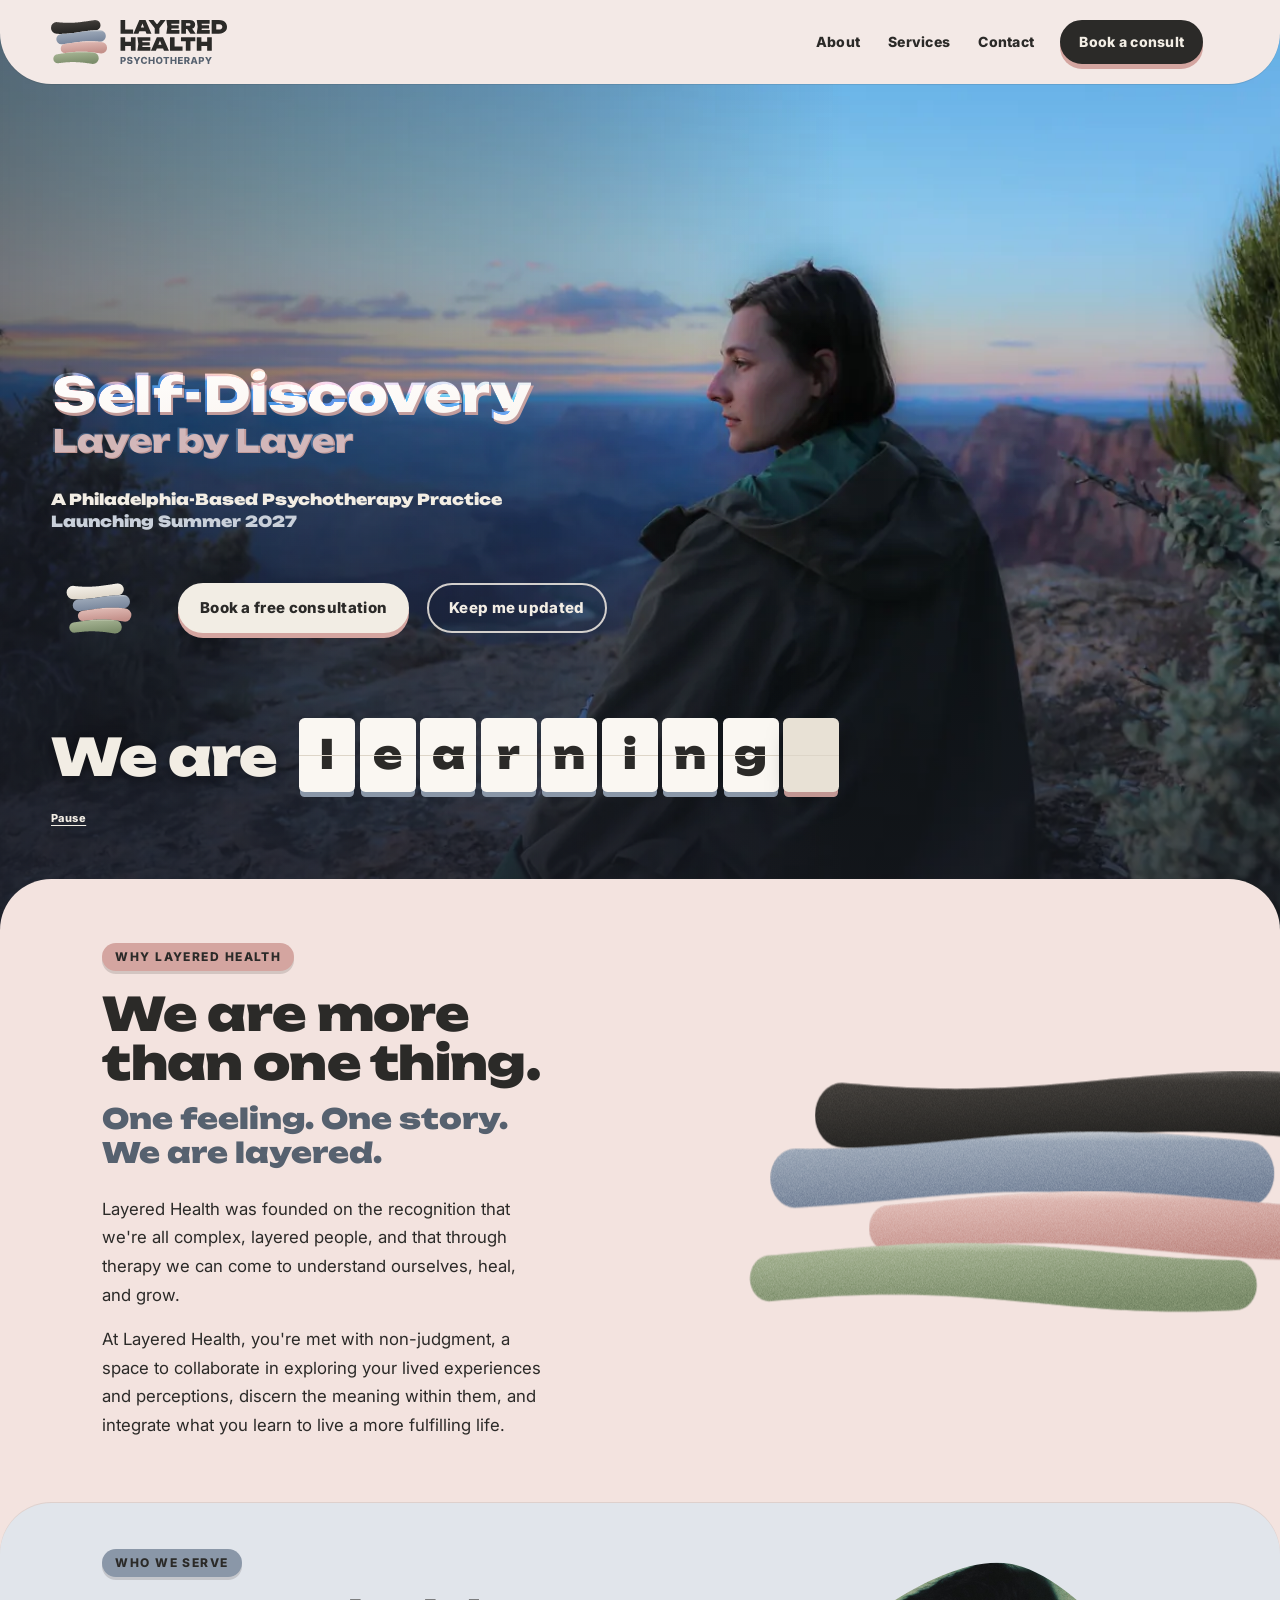
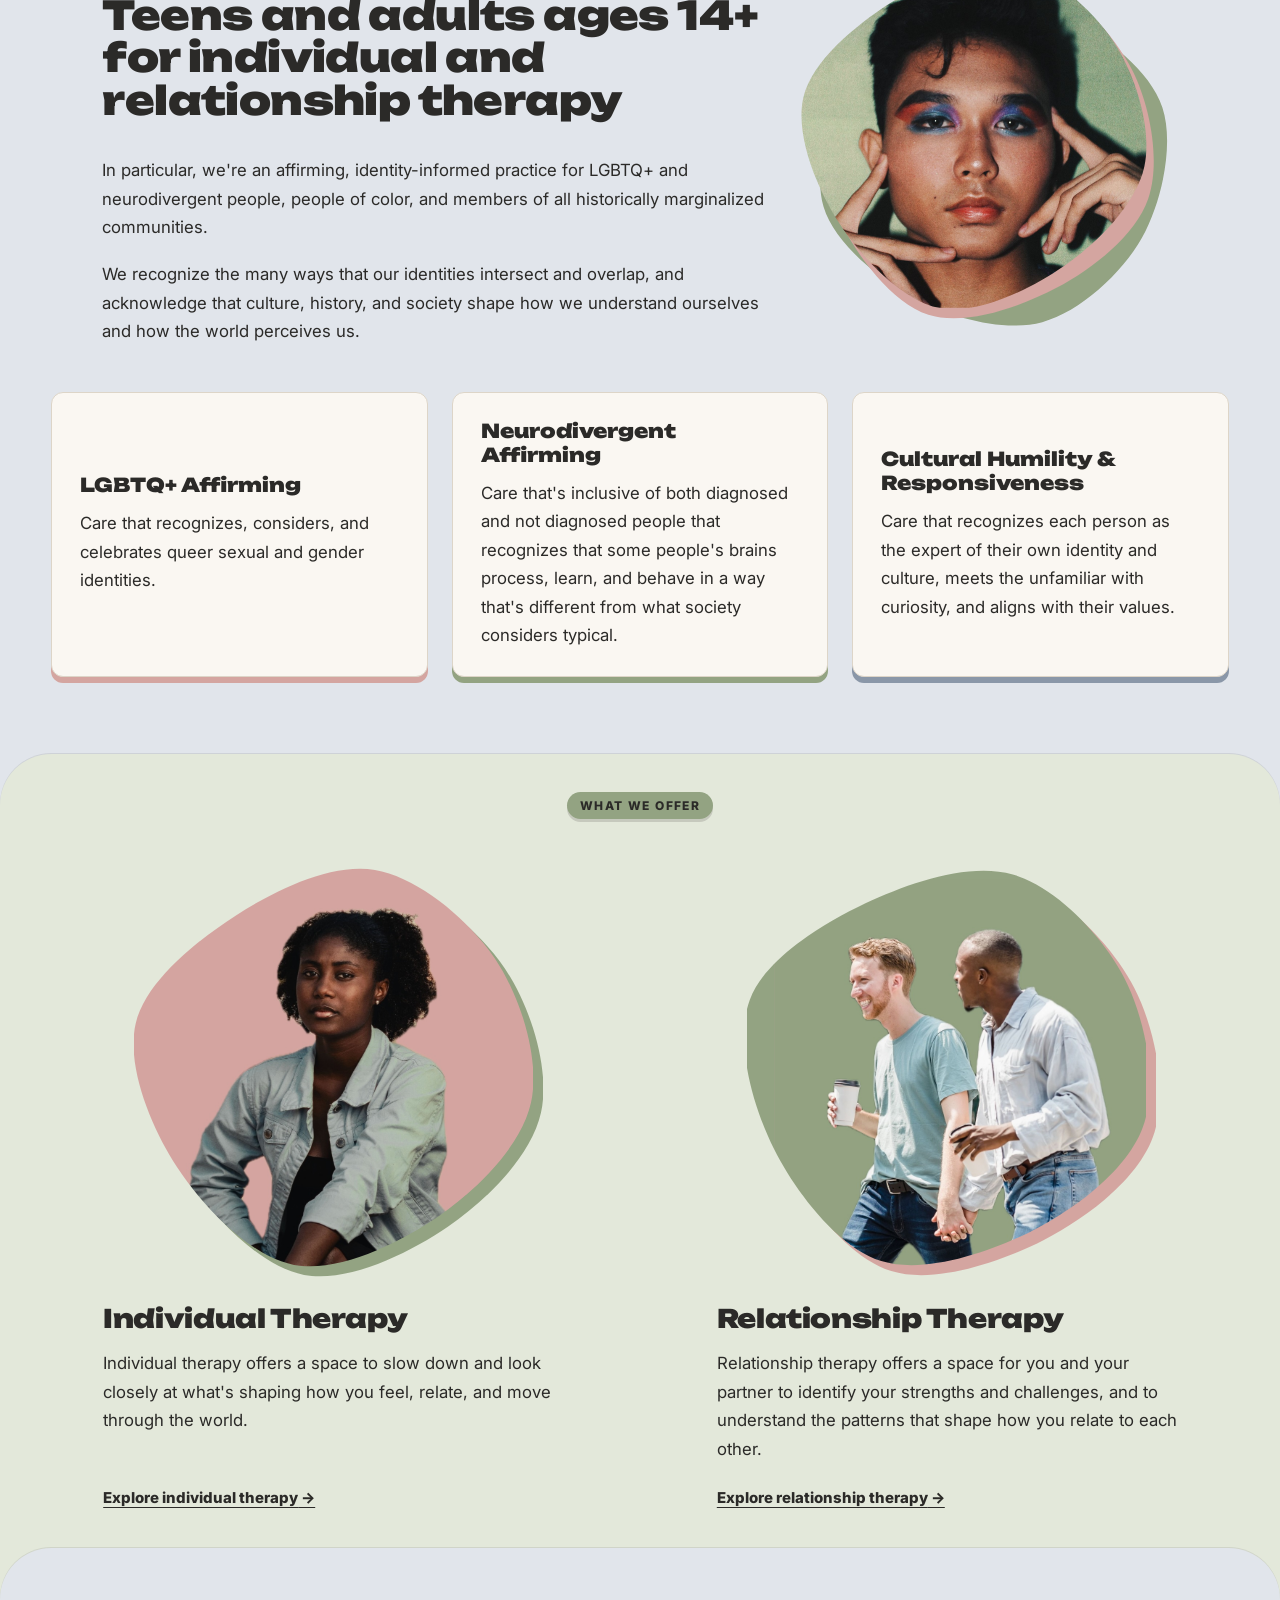
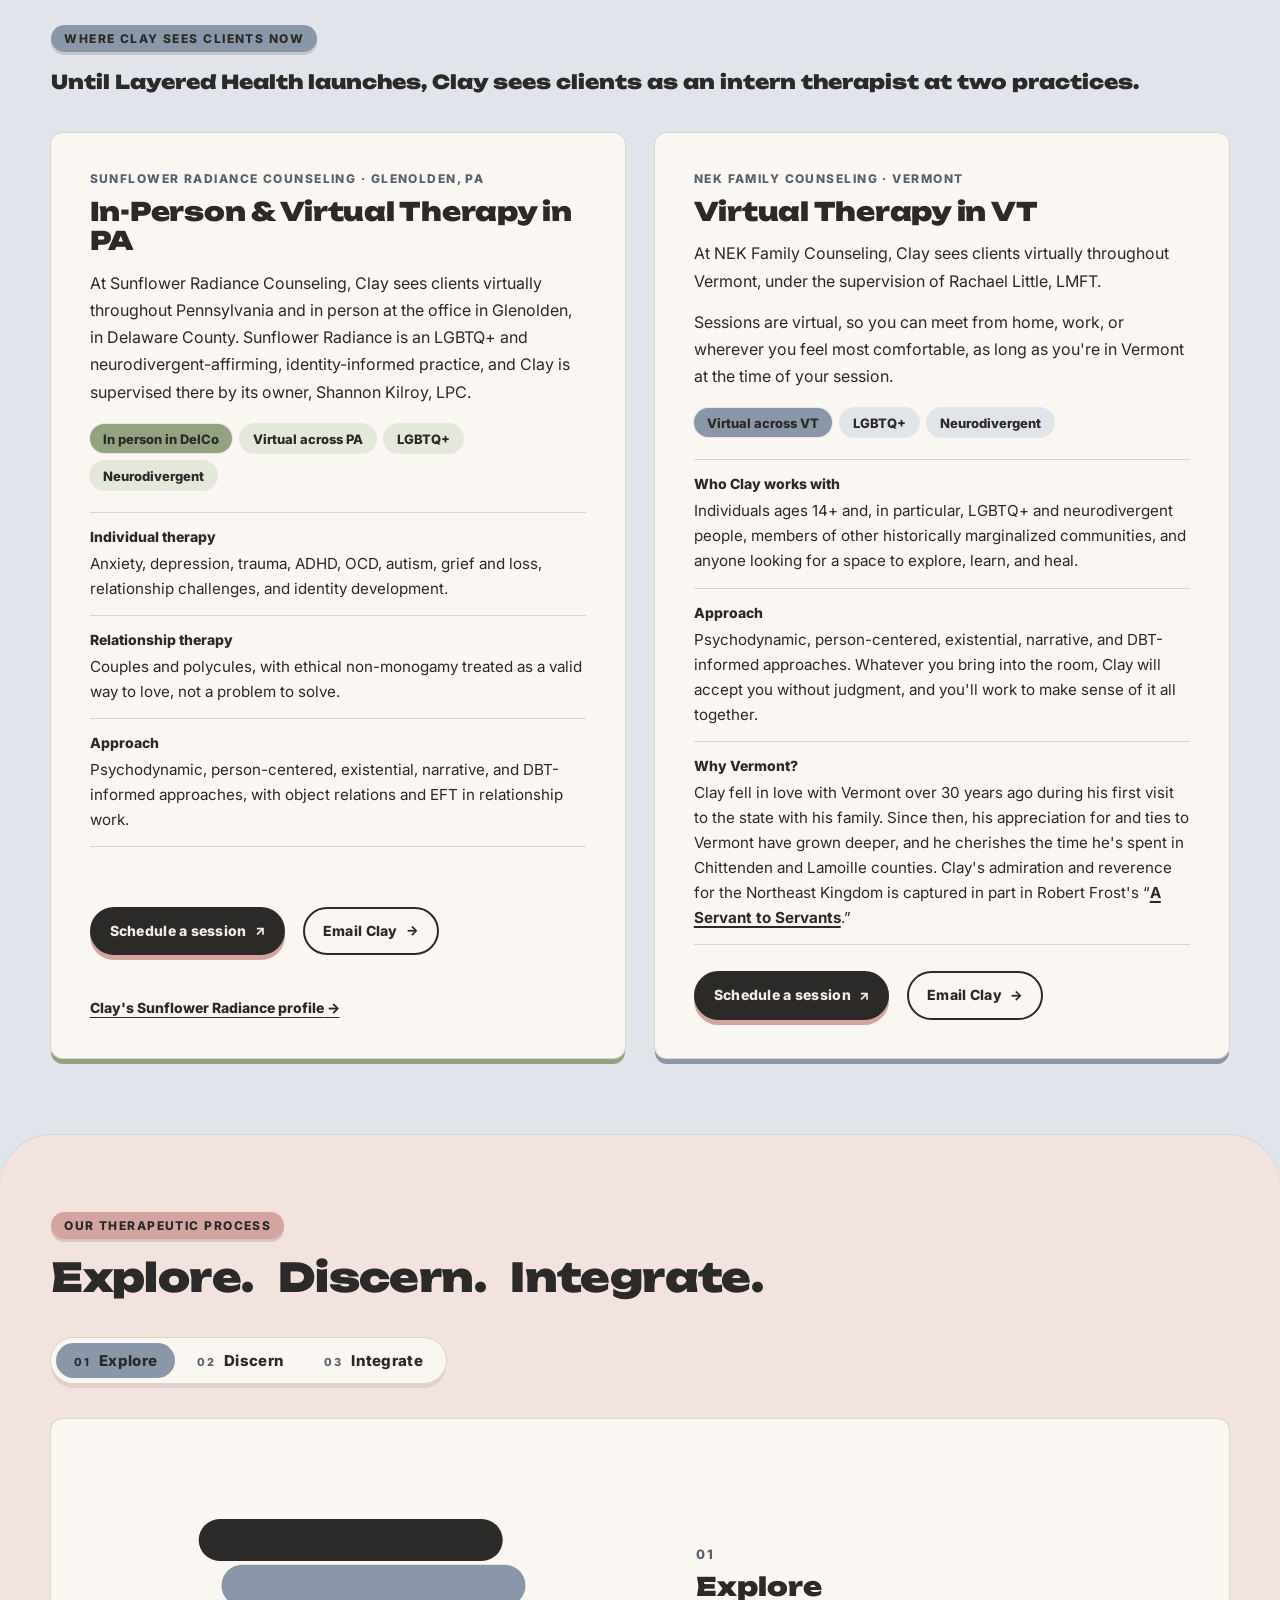
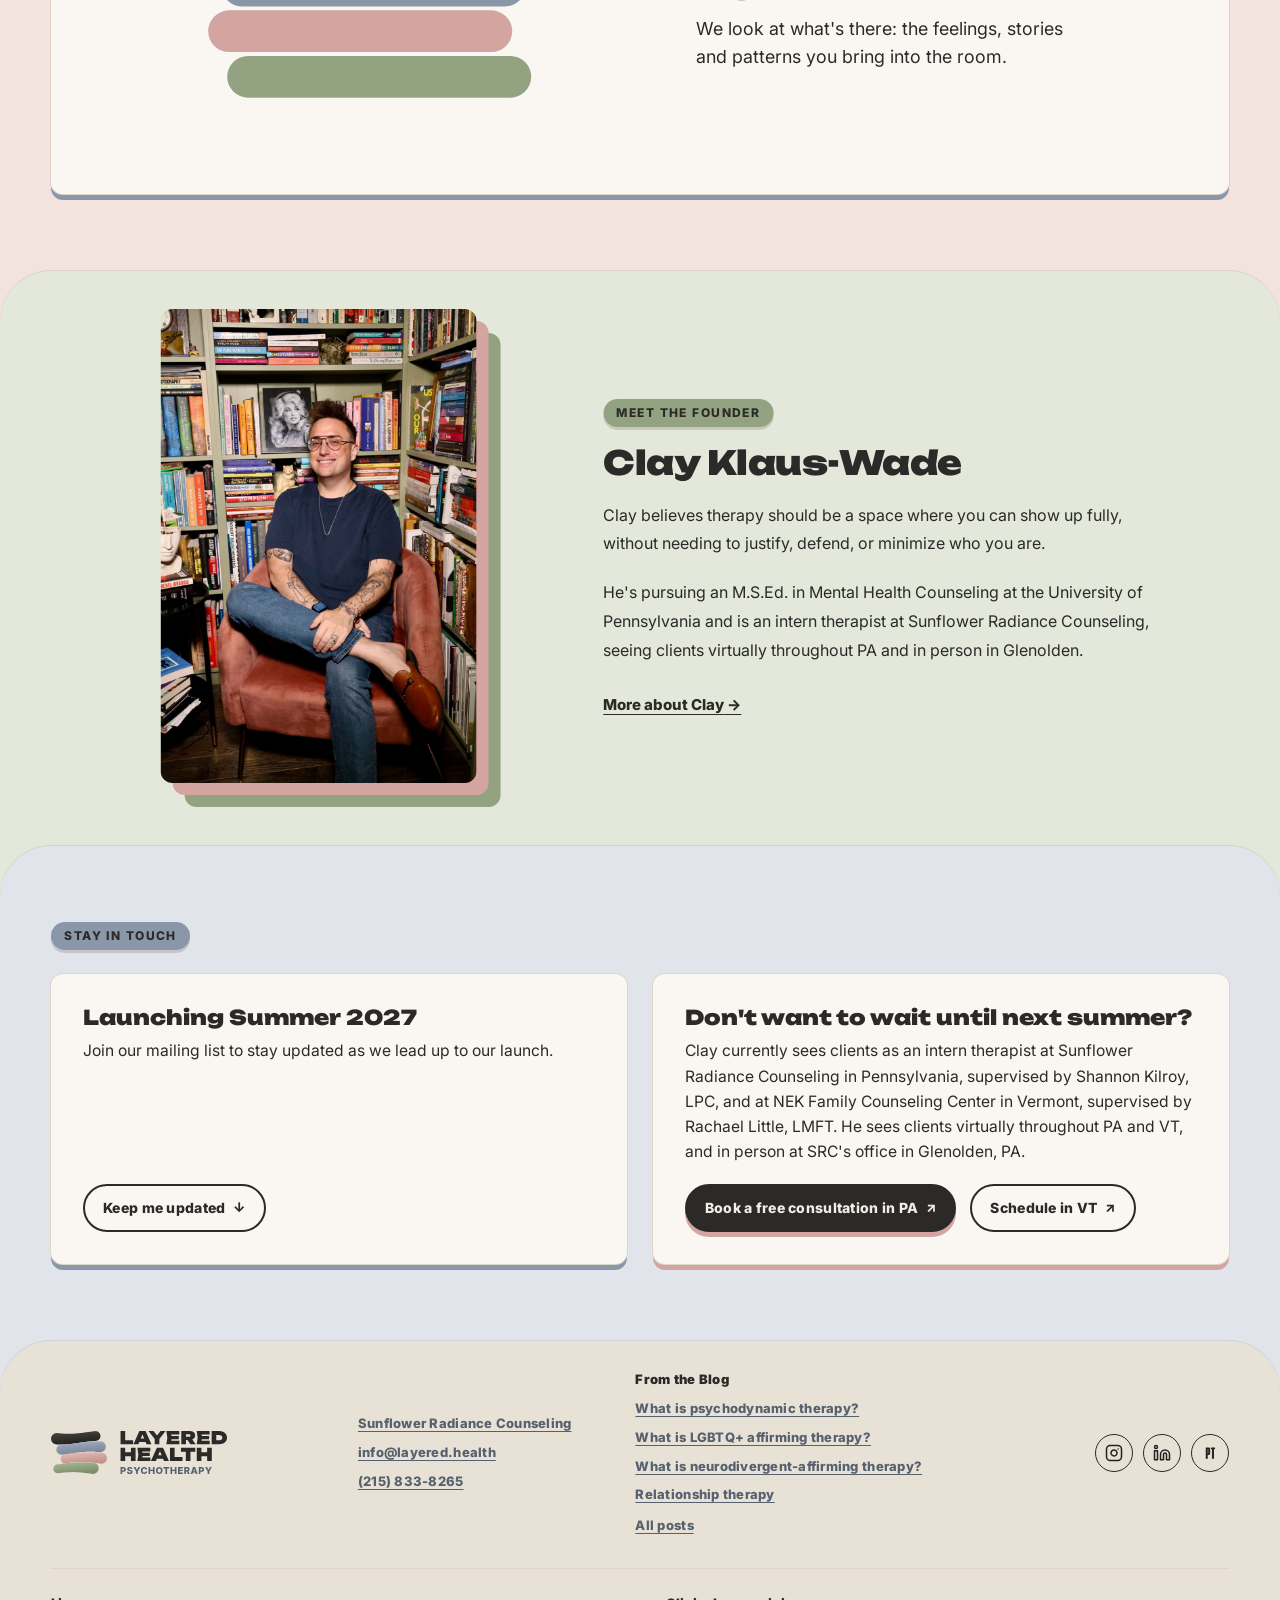
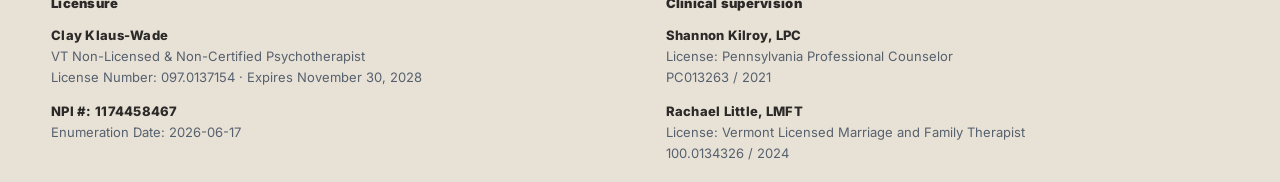
==== index.html @ 7f87c9c9 "Don't want to wait card: Glenolden, PA Co-Authored-By: Claude Opus 5.5 <noreply@anthropic.com> Claud" ====
<!DOCTYPE html>
<html lang="en">
<head>
<meta charset="utf-8">
<meta name="viewport" content="width=device-width, initial-scale=1">
<title>Layered Health Psychotherapy</title>
<meta name="description" content="Layered Health is a future psychotherapy practice launching in Summer 2027, based in Philadelphia, PA.">
<link rel="icon" href="assets/layered-mark.svg" type="image/svg+xml">
<link rel="preconnect" href="https://fonts.googleapis.com">
<link rel="preconnect" href="https://fonts.gstatic.com" crossorigin>
<link rel="stylesheet" href="https://fonts.googleapis.com/css2?family=Inter:wght@400;800;900&family=Unbounded:wght@900&display=swap">
<link rel="preload" as="image" href="assets/hero-canyon-1280.webp" type="image/webp" imagesrcset="assets/hero-canyon-1280.webp 1280w, assets/hero-canyon.webp 2400w" imagesizes="100vw">
<script>document.documentElement.classList.add('js')</script>
<link rel="stylesheet" href="styles.css?v=v4-13">
</head>
<body>
<header class="site-header" data-sticky>
  <a class="lockup" href="./index.html" aria-label="Layered Health Psychotherapy, home"><img src="assets/layered-health-lockup-expressive.svg?v=3" alt="" width="176" height="44"></a>
  <nav class="site-nav" aria-label="Main">
    <a class="nav-link" href="./about.html">About</a>
    <a class="nav-link nav-services" href="./what-we-offer/">Services</a>
    <a class="nav-link" href="https://www.psychologytoday.com/us/therapists/clay-klaus-wade-glenolden-pa/1806016" target="_blank" rel="noopener noreferrer">Contact</a>
    <a class="nav-btn nav-book" href="https://www.psychologytoday.com/us/therapists/clay-klaus-wade-glenolden-pa/1806016" target="_blank" rel="noopener noreferrer">Book a consult<span class="sr-only"> (opens in a new tab)</span></a>
  </nav>
</header>

<main>
  <section class="hero hero-video hero-still">
    <picture>
      <source type="image/webp" srcset="assets/hero-canyon-1280.webp 1280w, assets/hero-canyon.webp 2400w" sizes="100vw">
      <img class="hero-bg hero-photo" src="assets/hero-canyon.jpg" srcset="assets/hero-canyon-1280.jpg 1280w, assets/hero-canyon.jpg 2400w" sizes="100vw" alt="" width="2400" height="1600" fetchpriority="high">
    </picture>
    <div class="hero-scrim" aria-hidden="true"></div>
    <div class="hero-copy">
      <h1><span class="line-1 lh-tex"><span class="sheet" aria-hidden="true">Self-Discovery</span><span class="face">Self-Discovery</span></span> <span class="line-2 lh-tex lh-slate"><span class="sheet" aria-hidden="true">Layer by Layer</span><span class="face">Layer by Layer</span></span></h1>
      <p class="hero-sub"><span>A Philadelphia-Based <span class="nw">Psychotherapy Practice</span></span><span>Launching Summer 2027</span></p>
      <div class="hero-actions">
        <img class="hero-mark" src="assets/layered-mark-inverse.svg" alt="" width="120" height="102">
        <div class="hero-buttons">
          <a class="hero-cta hero-cta-book" href="https://www.psychologytoday.com/us/therapists/clay-klaus-wade-glenolden-pa/1806016" target="_blank" rel="noopener noreferrer">Book a free consultation</a>
          <a class="hero-cta hero-cta-quiet" href="#keep-updated">Keep me updated</a>
        </div>
      </div>
    </div>
    <div class="we-are hero-we-are" role="region" aria-label="We are">
      <div class="we-are-wrap">
        <p class="we-are-line">
          <span class="we-are-lead">We are</span>
          <span class="we-are-sr">becoming, learning, healing, growing, curious, exploring, evolving, seen, heard, layered.</span>
          <span class="we-are-board" aria-hidden="true"></span>
          <button type="button" class="we-are-toggle" aria-pressed="false">Pause</button>
        </p>
      </div>
    </div>
  </section>

  <section id="why" data-layer="rose" class="v2-section why">
    <div class="why-copy" data-reveal>
      <p class="eyebrow">Why Layered Health</p>
      <h2 class="v2-h2"><span class="nw">We are more</span><br><span class="nw">than one thing.</span></h2>
      <p class="v2-h2-sub">One feeling. One story.<br>We are layered.</p>
      <p class="v2-lede">Layered Health was founded on the recognition that<br class="br-d"> we're all complex, layered people, and that through<br class="br-d"> therapy we can come to understand ourselves, heal,<br class="br-d"> and grow.</p>
      <p class="v2-lede v2-lede-more">At Layered Health, you're met with non-judgment, a<br class="br-d"> space to collaborate in exploring your lived experiences<br class="br-d"> and perceptions, discern the meaning within them, and<br class="br-d"> integrate what you learn to live a more fulfilling life.</p>
    </div>
    <figure class="why-media why-art" data-reveal aria-hidden="true">
      <svg class="why-bands" aria-hidden="true" focusable="false" xmlns="http://www.w3.org/2000/svg" viewBox="0 -12 720 284" preserveAspectRatio="none"><defs><filter id="h-grain" x="-10%" y="-20%" width="120%" height="140%" color-interpolation-filters="sRGB"><feTurbulence type="fractalNoise" baseFrequency="0.95" numOctaves="2" seed="7" result="n"/><feColorMatrix in="n" type="matrix" values="1 0 0 0 0  1 0 0 0 0  1 0 0 0 0  0 0 0 0 0.24" result="g"/><feComposite in="g" in2="SourceAlpha" operator="in" result="gc"/><feBlend in="gc" in2="SourceGraphic" mode="overlay"/></filter><linearGradient id="h-fill-l1" x1="0" y1="0" x2="0.35" y2="1"><stop offset="0" stop-color="#4a4642"/><stop offset="1" stop-color="#242321"/></linearGradient><linearGradient id="h-edge-l1" x1="0" y1="0" x2="0" y2="1"><stop offset="0" stop-color="#fffaf3" stop-opacity="0.16"/><stop offset="0.13" stop-color="#fffaf3" stop-opacity="0"/></linearGradient><linearGradient id="h-fill-l2" x1="0" y1="0" x2="0.35" y2="1"><stop offset="0" stop-color="#a9b4c2"/><stop offset="1" stop-color="#76849a"/></linearGradient><linearGradient id="h-edge-l2" x1="0" y1="0" x2="0" y2="1"><stop offset="0" stop-color="#fffaf3" stop-opacity="0.38"/><stop offset="0.13" stop-color="#fffaf3" stop-opacity="0"/></linearGradient><linearGradient id="h-fill-l3" x1="0" y1="0" x2="0.35" y2="1"><stop offset="0" stop-color="#e6c3bd"/><stop offset="1" stop-color="#c4918b"/></linearGradient><linearGradient id="h-edge-l3" x1="0" y1="0" x2="0" y2="1"><stop offset="0" stop-color="#fffaf3" stop-opacity="0.38"/><stop offset="0.13" stop-color="#fffaf3" stop-opacity="0"/></linearGradient><linearGradient id="h-fill-l4" x1="0" y1="0" x2="0.35" y2="1"><stop offset="0" stop-color="#adba9a"/><stop offset="1" stop-color="#7d8e6c"/></linearGradient><linearGradient id="h-edge-l4" x1="0" y1="0" x2="0" y2="1"><stop offset="0" stop-color="#fffaf3" stop-opacity="0.38"/><stop offset="0.13" stop-color="#fffaf3" stop-opacity="0"/></linearGradient></defs><g filter="url(#h-grain)"><g class="l1"><path d="M40.00 3.09 L51.33 3.92 L62.67 4.73 L74.00 5.49 L85.33 6.21 L96.67 6.88 L108.00 7.50 L119.33 8.06 L130.67 8.55 L142.00 8.98 L153.33 9.34 L164.67 9.62 L176.00 9.82 L187.33 9.95 L198.67 10.00 L210.00 9.97 L221.33 9.86 L232.67 9.67 L244.00 9.41 L255.33 9.07 L266.67 8.66 L278.00 8.18 L289.33 7.64 L300.67 7.03 L312.00 6.37 L323.33 5.66 L334.67 4.91 L346.00 4.12 L357.33 3.29 L368.67 2.44 L380.00 1.56 L391.33 0.68 L402.67 -0.21 L414.00 -1.10 L425.33 -1.98 L436.67 -2.84 L448.00 -3.68 L459.33 -4.49 L470.67 -5.27 L482.00 -6.00 L493.33 -6.69 L504.67 -7.33 L516.00 -7.90 L527.33 -8.42 L538.67 -8.86 L550.00 -9.24 L561.33 -9.54 L572.67 -9.77 L584.00 -9.92 L595.33 -9.99 L606.67 -9.99 L618.00 -9.90 L629.33 -9.74 L640.67 -9.49 L652.00 -9.18 L663.33 -8.79 L674.67 -8.33 L686.00 -7.80 L697.33 -7.22 L708.67 -6.57 L720.00 -5.88 A38.30 38.30 0 0 1 720.00 70.72 L720.00 70.72 L708.67 69.83 L697.33 68.94 L686.00 68.06 L674.67 67.19 L663.33 66.35 L652.00 65.54 L640.67 64.76 L629.33 64.02 L618.00 63.34 L606.67 62.70 L595.33 62.12 L584.00 61.60 L572.67 61.15 L561.33 60.78 L550.00 60.47 L538.67 60.24 L527.33 60.08 L516.00 60.01 L504.67 60.01 L493.33 60.09 L482.00 60.26 L470.67 60.49 L459.33 60.81 L448.00 61.19 L436.67 61.65 L425.33 62.17 L414.00 62.76 L402.67 63.40 L391.33 64.09 L380.00 64.83 L368.67 65.62 L357.33 66.43 L346.00 67.28 L334.67 68.14 L323.33 69.02 L312.00 69.91 L300.67 70.80 L289.33 71.68 L278.00 72.55 L266.67 73.40 L255.33 74.23 L244.00 75.01 L232.67 75.76 L221.33 76.47 L210.00 77.12 L198.67 77.72 L187.33 78.25 L176.00 78.72 L164.67 79.12 L153.33 79.45 L142.00 79.70 L130.67 79.88 L119.33 79.98 L108.00 80.00 L96.67 79.94 L85.33 79.80 L74.00 79.58 L62.67 79.29 L51.33 78.93 L40.00 78.49 A37.70 37.70 0 0 1 40.00 3.09 Z" fill="url(#h-fill-l1)"/><path d="M40.00 3.09 L51.33 3.92 L62.67 4.73 L74.00 5.49 L85.33 6.21 L96.67 6.88 L108.00 7.50 L119.33 8.06 L130.67 8.55 L142.00 8.98 L153.33 9.34 L164.67 9.62 L176.00 9.82 L187.33 9.95 L198.67 10.00 L210.00 9.97 L221.33 9.86 L232.67 9.67 L244.00 9.41 L255.33 9.07 L266.67 8.66 L278.00 8.18 L289.33 7.64 L300.67 7.03 L312.00 6.37 L323.33 5.66 L334.67 4.91 L346.00 4.12 L357.33 3.29 L368.67 2.44 L380.00 1.56 L391.33 0.68 L402.67 -0.21 L414.00 -1.10 L425.33 -1.98 L436.67 -2.84 L448.00 -3.68 L459.33 -4.49 L470.67 -5.27 L482.00 -6.00 L493.33 -6.69 L504.67 -7.33 L516.00 -7.90 L527.33 -8.42 L538.67 -8.86 L550.00 -9.24 L561.33 -9.54 L572.67 -9.77 L584.00 -9.92 L595.33 -9.99 L606.67 -9.99 L618.00 -9.90 L629.33 -9.74 L640.67 -9.49 L652.00 -9.18 L663.33 -8.79 L674.67 -8.33 L686.00 -7.80 L697.33 -7.22 L708.67 -6.57 L720.00 -5.88 A38.30 38.30 0 0 1 720.00 70.72 L720.00 70.72 L708.67 69.83 L697.33 68.94 L686.00 68.06 L674.67 67.19 L663.33 66.35 L652.00 65.54 L640.67 64.76 L629.33 64.02 L618.00 63.34 L606.67 62.70 L595.33 62.12 L584.00 61.60 L572.67 61.15 L561.33 60.78 L550.00 60.47 L538.67 60.24 L527.33 60.08 L516.00 60.01 L504.67 60.01 L493.33 60.09 L482.00 60.26 L470.67 60.49 L459.33 60.81 L448.00 61.19 L436.67 61.65 L425.33 62.17 L414.00 62.76 L402.67 63.40 L391.33 64.09 L380.00 64.83 L368.67 65.62 L357.33 66.43 L346.00 67.28 L334.67 68.14 L323.33 69.02 L312.00 69.91 L300.67 70.80 L289.33 71.68 L278.00 72.55 L266.67 73.40 L255.33 74.23 L244.00 75.01 L232.67 75.76 L221.33 76.47 L210.00 77.12 L198.67 77.72 L187.33 78.25 L176.00 78.72 L164.67 79.12 L153.33 79.45 L142.00 79.70 L130.67 79.88 L119.33 79.98 L108.00 80.00 L96.67 79.94 L85.33 79.80 L74.00 79.58 L62.67 79.29 L51.33 78.93 L40.00 78.49 A37.70 37.70 0 0 1 40.00 3.09 Z" fill="url(#h-edge-l1)"/></g><g class="l2"><path d="M90.00 79.87 L100.50 79.97 L111.00 80.00 L121.50 79.97 L132.00 79.86 L142.50 79.69 L153.00 79.46 L163.50 79.16 L174.00 78.80 L184.50 78.37 L195.00 77.90 L205.50 77.36 L216.00 76.78 L226.50 76.15 L237.00 75.48 L247.50 74.77 L258.00 74.03 L268.50 73.27 L279.00 72.48 L289.50 71.67 L300.00 70.85 L310.50 70.03 L321.00 69.21 L331.50 68.39 L342.00 67.58 L352.50 66.79 L363.00 66.02 L373.50 65.28 L384.00 64.57 L394.50 63.89 L405.00 63.26 L415.50 62.68 L426.00 62.14 L436.50 61.66 L447.00 61.23 L457.50 60.87 L468.00 60.56 L478.50 60.32 L489.00 60.15 L499.50 60.04 L510.00 60.00 L520.50 60.03 L531.00 60.12 L541.50 60.29 L552.00 60.52 L562.50 60.81 L573.00 61.17 L583.50 61.58 L594.00 62.06 L604.50 62.58 L615.00 63.16 L625.50 63.79 L636.00 64.45 L646.50 65.16 L657.00 65.89 L667.50 66.66 L678.00 67.45 L688.50 68.25 L699.00 69.07 L709.50 69.89 L720.00 70.72 A38.13 38.13 0 0 1 720.00 146.97 L720.00 146.97 L709.50 146.36 L699.00 145.70 L688.50 145.01 L678.00 144.28 L667.50 143.52 L657.00 142.73 L646.50 141.93 L636.00 141.12 L625.50 140.29 L615.00 139.47 L604.50 138.65 L594.00 137.84 L583.50 137.04 L573.00 136.26 L562.50 135.51 L552.00 134.79 L541.50 134.11 L531.00 133.46 L520.50 132.86 L510.00 132.31 L499.50 131.81 L489.00 131.36 L478.50 130.98 L468.00 130.65 L457.50 130.39 L447.00 130.20 L436.50 130.07 L426.00 130.01 L415.50 130.01 L405.00 130.09 L394.50 130.23 L384.00 130.44 L373.50 130.71 L363.00 131.05 L352.50 131.44 L342.00 131.90 L331.50 132.41 L321.00 132.97 L310.50 133.58 L300.00 134.23 L289.50 134.93 L279.00 135.65 L268.50 136.41 L258.00 137.19 L247.50 137.99 L237.00 138.80 L226.50 139.63 L216.00 140.45 L205.50 141.27 L195.00 142.09 L184.50 142.88 L174.00 143.66 L163.50 144.42 L153.00 145.14 L142.50 145.83 L132.00 146.48 L121.50 147.08 L111.00 147.64 L100.50 148.15 L90.00 148.60 A34.37 34.37 0 0 1 90.00 79.87 Z" fill="url(#h-fill-l2)"/><path d="M90.00 79.87 L100.50 79.97 L111.00 80.00 L121.50 79.97 L132.00 79.86 L142.50 79.69 L153.00 79.46 L163.50 79.16 L174.00 78.80 L184.50 78.37 L195.00 77.90 L205.50 77.36 L216.00 76.78 L226.50 76.15 L237.00 75.48 L247.50 74.77 L258.00 74.03 L268.50 73.27 L279.00 72.48 L289.50 71.67 L300.00 70.85 L310.50 70.03 L321.00 69.21 L331.50 68.39 L342.00 67.58 L352.50 66.79 L363.00 66.02 L373.50 65.28 L384.00 64.57 L394.50 63.89 L405.00 63.26 L415.50 62.68 L426.00 62.14 L436.50 61.66 L447.00 61.23 L457.50 60.87 L468.00 60.56 L478.50 60.32 L489.00 60.15 L499.50 60.04 L510.00 60.00 L520.50 60.03 L531.00 60.12 L541.50 60.29 L552.00 60.52 L562.50 60.81 L573.00 61.17 L583.50 61.58 L594.00 62.06 L604.50 62.58 L615.00 63.16 L625.50 63.79 L636.00 64.45 L646.50 65.16 L657.00 65.89 L667.50 66.66 L678.00 67.45 L688.50 68.25 L699.00 69.07 L709.50 69.89 L720.00 70.72 A38.13 38.13 0 0 1 720.00 146.97 L720.00 146.97 L709.50 146.36 L699.00 145.70 L688.50 145.01 L678.00 144.28 L667.50 143.52 L657.00 142.73 L646.50 141.93 L636.00 141.12 L625.50 140.29 L615.00 139.47 L604.50 138.65 L594.00 137.84 L583.50 137.04 L573.00 136.26 L562.50 135.51 L552.00 134.79 L541.50 134.11 L531.00 133.46 L520.50 132.86 L510.00 132.31 L499.50 131.81 L489.00 131.36 L478.50 130.98 L468.00 130.65 L457.50 130.39 L447.00 130.20 L436.50 130.07 L426.00 130.01 L415.50 130.01 L405.00 130.09 L394.50 130.23 L384.00 130.44 L373.50 130.71 L363.00 131.05 L352.50 131.44 L342.00 131.90 L331.50 132.41 L321.00 132.97 L310.50 133.58 L300.00 134.23 L289.50 134.93 L279.00 135.65 L268.50 136.41 L258.00 137.19 L247.50 137.99 L237.00 138.80 L226.50 139.63 L216.00 140.45 L205.50 141.27 L195.00 142.09 L184.50 142.88 L174.00 143.66 L163.50 144.42 L153.00 145.14 L142.50 145.83 L132.00 146.48 L121.50 147.08 L111.00 147.64 L100.50 148.15 L90.00 148.60 A34.37 34.37 0 0 1 90.00 79.87 Z" fill="url(#h-edge-l2)"/></g><g class="l3"><path d="M140.00 145.99 L149.67 145.36 L159.33 144.71 L169.00 144.03 L178.67 143.32 L188.33 142.59 L198.00 141.85 L207.67 141.10 L217.33 140.35 L227.00 139.59 L236.67 138.83 L246.33 138.08 L256.00 137.34 L265.67 136.62 L275.33 135.91 L285.00 135.23 L294.67 134.58 L304.33 133.96 L314.00 133.37 L323.67 132.82 L333.33 132.32 L343.00 131.85 L352.67 131.44 L362.33 131.07 L372.00 130.75 L381.67 130.49 L391.33 130.28 L401.00 130.13 L410.67 130.04 L420.33 130.00 L430.00 130.02 L439.67 130.10 L449.33 130.23 L459.00 130.42 L468.67 130.67 L478.33 130.97 L488.00 131.32 L497.67 131.73 L507.33 132.18 L517.00 132.67 L526.67 133.21 L536.33 133.78 L546.00 134.40 L555.67 135.04 L565.33 135.71 L575.00 136.41 L584.67 137.13 L594.33 137.86 L604.00 138.61 L613.67 139.37 L623.33 140.12 L633.00 140.88 L642.67 141.64 L652.33 142.38 L662.00 143.11 L671.67 143.82 L681.33 144.51 L691.00 145.17 L700.67 145.81 L710.33 146.41 L720.00 146.97 A31.49 31.49 0 0 1 720.00 209.95 L720.00 209.95 L710.33 209.85 L700.67 209.69 L691.00 209.47 L681.33 209.20 L671.67 208.88 L662.00 208.50 L652.33 208.08 L642.67 207.61 L633.00 207.09 L623.33 206.54 L613.67 205.94 L604.00 205.32 L594.33 204.66 L584.67 203.97 L575.00 203.27 L565.33 202.54 L555.67 201.80 L546.00 201.05 L536.33 200.29 L526.67 199.53 L517.00 198.78 L507.33 198.03 L497.67 197.29 L488.00 196.57 L478.33 195.86 L468.67 195.19 L459.00 194.53 L449.33 193.92 L439.67 193.33 L430.00 192.78 L420.33 192.28 L410.67 191.82 L401.00 191.41 L391.33 191.04 L381.67 190.73 L372.00 190.47 L362.33 190.27 L352.67 190.12 L343.00 190.03 L333.33 190.00 L323.67 190.02 L314.00 190.11 L304.33 190.25 L294.67 190.44 L285.00 190.69 L275.33 191.00 L265.67 191.35 L256.00 191.76 L246.33 192.21 L236.67 192.71 L227.00 193.25 L217.33 193.83 L207.67 194.44 L198.00 195.09 L188.33 195.76 L178.67 196.46 L169.00 197.18 L159.33 197.92 L149.67 198.67 L140.00 199.42 A26.72 26.72 0 0 1 140.00 145.99 Z" fill="url(#h-fill-l3)"/><path d="M140.00 145.99 L149.67 145.36 L159.33 144.71 L169.00 144.03 L178.67 143.32 L188.33 142.59 L198.00 141.85 L207.67 141.10 L217.33 140.35 L227.00 139.59 L236.67 138.83 L246.33 138.08 L256.00 137.34 L265.67 136.62 L275.33 135.91 L285.00 135.23 L294.67 134.58 L304.33 133.96 L314.00 133.37 L323.67 132.82 L333.33 132.32 L343.00 131.85 L352.67 131.44 L362.33 131.07 L372.00 130.75 L381.67 130.49 L391.33 130.28 L401.00 130.13 L410.67 130.04 L420.33 130.00 L430.00 130.02 L439.67 130.10 L449.33 130.23 L459.00 130.42 L468.67 130.67 L478.33 130.97 L488.00 131.32 L497.67 131.73 L507.33 132.18 L517.00 132.67 L526.67 133.21 L536.33 133.78 L546.00 134.40 L555.67 135.04 L565.33 135.71 L575.00 136.41 L584.67 137.13 L594.33 137.86 L604.00 138.61 L613.67 139.37 L623.33 140.12 L633.00 140.88 L642.67 141.64 L652.33 142.38 L662.00 143.11 L671.67 143.82 L681.33 144.51 L691.00 145.17 L700.67 145.81 L710.33 146.41 L720.00 146.97 A31.49 31.49 0 0 1 720.00 209.95 L720.00 209.95 L710.33 209.85 L700.67 209.69 L691.00 209.47 L681.33 209.20 L671.67 208.88 L662.00 208.50 L652.33 208.08 L642.67 207.61 L633.00 207.09 L623.33 206.54 L613.67 205.94 L604.00 205.32 L594.33 204.66 L584.67 203.97 L575.00 203.27 L565.33 202.54 L555.67 201.80 L546.00 201.05 L536.33 200.29 L526.67 199.53 L517.00 198.78 L507.33 198.03 L497.67 197.29 L488.00 196.57 L478.33 195.86 L468.67 195.19 L459.00 194.53 L449.33 193.92 L439.67 193.33 L430.00 192.78 L420.33 192.28 L410.67 191.82 L401.00 191.41 L391.33 191.04 L381.67 190.73 L372.00 190.47 L362.33 190.27 L352.67 190.12 L343.00 190.03 L333.33 190.00 L323.67 190.02 L314.00 190.11 L304.33 190.25 L294.67 190.44 L285.00 190.69 L275.33 191.00 L265.67 191.35 L256.00 191.76 L246.33 192.21 L236.67 192.71 L227.00 193.25 L217.33 193.83 L207.67 194.44 L198.00 195.09 L188.33 195.76 L178.67 196.46 L169.00 197.18 L159.33 197.92 L149.67 198.67 L140.00 199.42 A26.72 26.72 0 0 1 140.00 145.99 Z" fill="url(#h-edge-l3)"/></g><g class="l4"><path d="M70.00 204.72 L80.83 203.96 L91.67 203.16 L102.50 202.34 L113.33 201.51 L124.17 200.66 L135.00 199.81 L145.83 198.96 L156.67 198.12 L167.50 197.29 L178.33 196.49 L189.17 195.70 L200.00 194.95 L210.83 194.24 L221.67 193.56 L232.50 192.94 L243.33 192.36 L254.17 191.84 L265.00 191.38 L275.83 190.98 L286.67 190.64 L297.50 190.38 L308.33 190.18 L319.17 190.06 L330.00 190.00 L340.83 190.02 L351.67 190.11 L362.50 190.27 L373.33 190.51 L384.17 190.81 L395.00 191.18 L405.83 191.61 L416.67 192.10 L427.50 192.65 L438.33 193.25 L449.17 193.90 L460.00 194.60 L470.83 195.34 L481.67 196.10 L492.50 196.90 L503.33 197.72 L514.17 198.56 L525.00 199.40 L535.83 200.25 L546.67 201.10 L557.50 201.94 L568.33 202.77 L579.17 203.57 L590.00 204.36 L600.83 205.10 L611.67 205.82 L622.50 206.49 L633.33 207.11 L644.17 207.68 L655.00 208.20 L665.83 208.66 L676.67 209.05 L687.50 209.38 L698.33 209.64 L709.17 209.83 L720.00 209.95 A29.15 29.15 0 0 1 720.00 268.25 L720.00 268.25 L709.17 268.70 L698.33 269.09 L687.50 269.41 L676.67 269.66 L665.83 269.85 L655.00 269.96 L644.17 270.00 L633.33 269.97 L622.50 269.86 L611.67 269.69 L600.83 269.44 L590.00 269.13 L579.17 268.75 L568.33 268.31 L557.50 267.80 L546.67 267.25 L535.83 266.63 L525.00 265.97 L514.17 265.27 L503.33 264.53 L492.50 263.75 L481.67 262.95 L470.83 262.13 L460.00 261.29 L449.17 260.45 L438.33 259.59 L427.50 258.75 L416.67 257.91 L405.83 257.09 L395.00 256.28 L384.17 255.51 L373.33 254.76 L362.50 254.06 L351.67 253.40 L340.83 252.78 L330.00 252.22 L319.17 251.71 L308.33 251.27 L297.50 250.89 L286.67 250.57 L275.83 250.32 L265.00 250.14 L254.17 250.04 L243.33 250.00 L232.50 250.04 L221.67 250.15 L210.83 250.33 L200.00 250.58 L189.17 250.90 L178.33 251.28 L167.50 251.73 L156.67 252.24 L145.83 252.80 L135.00 253.42 L124.17 254.08 L113.33 254.79 L102.50 255.53 L91.67 256.31 L80.83 257.11 L70.00 257.93 A26.61 26.61 0 0 1 70.00 204.72 Z" fill="url(#h-fill-l4)"/><path d="M70.00 204.72 L80.83 203.96 L91.67 203.16 L102.50 202.34 L113.33 201.51 L124.17 200.66 L135.00 199.81 L145.83 198.96 L156.67 198.12 L167.50 197.29 L178.33 196.49 L189.17 195.70 L200.00 194.95 L210.83 194.24 L221.67 193.56 L232.50 192.94 L243.33 192.36 L254.17 191.84 L265.00 191.38 L275.83 190.98 L286.67 190.64 L297.50 190.38 L308.33 190.18 L319.17 190.06 L330.00 190.00 L340.83 190.02 L351.67 190.11 L362.50 190.27 L373.33 190.51 L384.17 190.81 L395.00 191.18 L405.83 191.61 L416.67 192.10 L427.50 192.65 L438.33 193.25 L449.17 193.90 L460.00 194.60 L470.83 195.34 L481.67 196.10 L492.50 196.90 L503.33 197.72 L514.17 198.56 L525.00 199.40 L535.83 200.25 L546.67 201.10 L557.50 201.94 L568.33 202.77 L579.17 203.57 L590.00 204.36 L600.83 205.10 L611.67 205.82 L622.50 206.49 L633.33 207.11 L644.17 207.68 L655.00 208.20 L665.83 208.66 L676.67 209.05 L687.50 209.38 L698.33 209.64 L709.17 209.83 L720.00 209.95 A29.15 29.15 0 0 1 720.00 268.25 L720.00 268.25 L709.17 268.70 L698.33 269.09 L687.50 269.41 L676.67 269.66 L665.83 269.85 L655.00 269.96 L644.17 270.00 L633.33 269.97 L622.50 269.86 L611.67 269.69 L600.83 269.44 L590.00 269.13 L579.17 268.75 L568.33 268.31 L557.50 267.80 L546.67 267.25 L535.83 266.63 L525.00 265.97 L514.17 265.27 L503.33 264.53 L492.50 263.75 L481.67 262.95 L470.83 262.13 L460.00 261.29 L449.17 260.45 L438.33 259.59 L427.50 258.75 L416.67 257.91 L405.83 257.09 L395.00 256.28 L384.17 255.51 L373.33 254.76 L362.50 254.06 L351.67 253.40 L340.83 252.78 L330.00 252.22 L319.17 251.71 L308.33 251.27 L297.50 250.89 L286.67 250.57 L275.83 250.32 L265.00 250.14 L254.17 250.04 L243.33 250.00 L232.50 250.04 L221.67 250.15 L210.83 250.33 L200.00 250.58 L189.17 250.90 L178.33 251.28 L167.50 251.73 L156.67 252.24 L145.83 252.80 L135.00 253.42 L124.17 254.08 L113.33 254.79 L102.50 255.53 L91.67 256.31 L80.83 257.11 L70.00 257.93 A26.61 26.61 0 0 1 70.00 204.72 Z" fill="url(#h-edge-l4)"/></g></g></svg>
    </figure>
  </section>

  <section id="who" data-layer="slate" class="v2-section who" data-reveal>
    <div class="who-top">
    <div class="who-copy">
    <p class="eyebrow">Who we serve</p>
    <h2 class="v2-h2">Teens and adults ages 14+ for individual and relationship therapy</h2>
    <p class="v2-lede">In particular, we're an affirming, identity-informed practice for LGBTQ+ and neurodivergent people, people of color, and members of all historically marginalized communities.</p>
    <p class="v2-body">We recognize the many ways that our identities intersect and overlap, and acknowledge that culture, history, and society shape how we understand ourselves and how the world perceives us.</p>
    </div>
    <figure class="who-art" aria-hidden="true">
      <svg viewBox="0 0 540 540" xmlns="http://www.w3.org/2000/svg" focusable="false">
        <defs><clipPath id="who-clip"><path d="M471.5 294.9 C460.7 344.1 410.8 394.3 366.1 425.2 C321.4 456.1 252.5 489.8 203.3 480.4 C154.1 470.9 100.9 414.7 71.0 368.6 C41.2 322.6 13.0 252.2 24.1 204.2 C35.2 156.2 92.5 109.8 137.6 80.5 C182.8 51.2 246.0 20.2 294.9 28.5 C343.8 36.8 401.4 85.7 430.8 130.1 C460.3 174.5 482.3 245.7 471.5 294.9 Z"/></clipPath></defs>
        <path class="wb-sage" d="M468.4 388.2 C442.1 435.1 387.0 485.5 337.6 498.9 C288.3 512.2 220.0 493.7 172.2 468.4 C124.3 443.2 65.1 395.8 50.6 347.5 C36.2 299.3 59.0 226.1 85.6 179.1 C112.2 132.0 162.4 78.4 210.4 65.1 C258.4 51.9 326.2 74.2 373.7 99.5 C421.2 124.9 479.4 169.0 495.2 217.1 C511.0 265.2 494.6 341.2 468.4 388.2 Z"/>
        <path class="wb-rose" d="M476.5 337.1 C459.9 384.6 404.4 428.5 356.3 453.8 C308.2 479.2 235.8 504.4 188.1 489.1 C140.4 473.9 94.3 411.6 70.1 362.4 C46.0 313.1 26.4 239.8 43.2 193.5 C59.9 147.1 122.4 107.9 170.7 84.2 C219.0 60.6 285.6 37.4 333.1 51.5 C380.6 65.5 432.0 121.0 455.9 168.6 C479.8 216.2 493.1 289.6 476.5 337.1 Z"/>
        <image href="assets/who-portrait.jpg" x="20" y="20" width="460" height="460" preserveAspectRatio="xMidYMid slice" clip-path="url(#who-clip)"/>
      </svg>
    </figure>
    </div>
    <ul class="who-cards">
      <li class="who-card"><h3>LGBTQ+ Affirming</h3><p class="who-cap">Care that recognizes, considers, and celebrates queer sexual and gender identities.</p></li>
      <li class="who-card"><h3>Neurodivergent Affirming</h3><p class="who-cap">Care that's inclusive of both diagnosed and not diagnosed people that recognizes that some people's brains process, learn, and behave in a way that's different from what society considers typical.</p></li>
      <li class="who-card"><h3>Cultural Humility &amp; Responsiveness</h3><p class="who-cap">Care that recognizes each person as the expert of their own identity and culture, meets the unfamiliar with curiosity, and aligns with their values.</p></li>
    </ul>
  </section>

  <section id="offer" data-layer="sage" class="v2-section offer" aria-labelledby="offer-title">
    <p class="eyebrow" id="offer-title" data-reveal>What we offer</p>
    <div class="offer-grid">
      <article class="offer-card" data-reveal>
        <div class="offer-blob"><div class="offer-mask"><img class="offer-photo" src="assets/offer-individual.jpg" alt="A young Black woman in a light denim jacket, seated and looking at the camera" width="1100" height="1527" loading="lazy"></div></div>
        <h3 class="v2-h2">Individual Therapy</h3>
        <p class="v2-body">Individual therapy offers a space to slow down and look closely at what's shaping how you feel, relate, and move through the world.</p>
        <a class="text-link" href="./what-we-offer/#individual-therapy">Explore individual therapy</a>
      </article>
      <article class="offer-card" data-reveal>
        <div class="offer-blob"><div class="offer-mask"><img class="offer-photo" src="assets/offer-relationship.jpg" alt="Two men holding hands and laughing as they walk with coffee" width="1100" height="1397" loading="lazy"></div></div>
        <h3 class="v2-h2">Relationship Therapy</h3>
        <p class="v2-body">Relationship therapy offers a space for you and your partner to identify your strengths and challenges, and to understand the patterns that shape how you relate to each other.</p>
        <a class="text-link" href="./what-we-offer/#relationship-therapy">Explore relationship therapy</a>
      </article>
    </div>

  </section>

  <section id="where-now" data-layer="slate" class="v2-section where-now" aria-labelledby="where-now-title">
    <div class="where-now-head" data-reveal>
      <h2 class="eyebrow" id="where-now-title">Where Clay sees clients now</h2>
      <p class="v2-body">Until Layered Health launches, Clay sees clients as an intern therapist at two practices.</p>
    </div>
      <div class="where-now-grid">
        <article class="loc-card loc-pa" data-reveal>
          <p class="loc-kicker">Sunflower Radiance Counseling · Glenolden, PA</p>
          <h4 class="loc-title">In-Person &amp; Virtual Therapy in PA</h4>
          <p class="loc-body">At Sunflower Radiance Counseling, Clay sees clients virtually throughout Pennsylvania and in person at the office in Glenolden, in Delaware County. Sunflower Radiance is an LGBTQ+ and neurodivergent-affirming, identity-informed practice, and Clay is supervised there by its owner, Shannon Kilroy, LPC.</p>
          <ul class="loc-tags" aria-label="At a glance">
            <li>In person in DelCo</li><li>Virtual across PA</li><li>LGBTQ+</li><li>Neurodivergent</li>
          </ul>
          <dl class="loc-details">
            <div><dt>Individual therapy</dt><dd>Anxiety, depression, trauma, ADHD, OCD, autism, grief and loss, relationship challenges, and identity development.</dd></div>
            <div><dt>Relationship therapy</dt><dd>Couples and polycules, with ethical non-monogamy treated as a valid way to love, not a problem to solve.</dd></div>
            <div><dt>Approach</dt><dd>Psychodynamic, person-centered, existential, narrative, and DBT-informed approaches, with object relations and EFT in relationship work.</dd></div>
          </dl>
          <div class="loc-actions">
            <a class="next-card-btn" href="https://sunflowerradiance.janeapp.com/#/staff_member/15" target="_blank" rel="noopener noreferrer">Schedule a session<span class="sr-only"> (opens in a new tab)</span></a>
            <a class="next-card-btn next-card-btn-quiet loc-mail" href="mailto:clay@sunflowerradiance.com">Email Clay</a>
            <a class="text-link" href="https://www.sunflowerradiance.com/clay-klaus-wade" target="_blank" rel="noopener noreferrer">Clay's Sunflower Radiance profile<span class="sr-only"> (opens in a new tab)</span></a>
          </div>
        </article>
        <article class="loc-card loc-vt" data-reveal>
          <p class="loc-kicker">NEK Family Counseling · Vermont</p>
          <h4 class="loc-title">Virtual Therapy in VT</h4>
          <p class="loc-body">At NEK Family Counseling, Clay sees clients virtually throughout Vermont, under the supervision of Rachael Little, LMFT.</p>
          <p class="loc-body">Sessions are virtual, so you can meet from home, work, or wherever you feel most comfortable, as long as you're in Vermont at the time of your session.</p>
          <ul class="loc-tags" aria-label="At a glance">
            <li>Virtual across VT</li><li>LGBTQ+</li><li>Neurodivergent</li>
          </ul>
          <dl class="loc-details">
            <div><dt>Who Clay works with</dt><dd>Individuals ages 14+ and, in particular, LGBTQ+ and neurodivergent people, members of other historically marginalized communities, and anyone looking for a space to explore, learn, and heal.</dd></div>
            <div><dt>Approach</dt><dd>Psychodynamic, person-centered, existential, narrative, and DBT-informed approaches. Whatever you bring into the room, Clay will accept you without judgment, and you'll work to make sense of it all together.</dd></div>
            <div><dt>Why Vermont?</dt><dd>Clay fell in love with Vermont over 30 years ago during his first visit to the state with his family. Since then, his appreciation for and ties to Vermont have grown deeper, and he cherishes the time he's spent in Chittenden and Lamoille counties. Clay's admiration and reverence for the Northeast Kingdom is captured in part in Robert Frost's &ldquo;<a class="loc-inline-link" href="https://www.gutenberg.org/files/3026/3026-h/3026-h.htm#link2H_4_0009" target="_blank" rel="noopener noreferrer">A Servant to Servants<span class="sr-only"> (opens in a new tab)</span></a>.&rdquo;</dd></div>
          </dl>
          <div class="loc-actions">
            <a class="next-card-btn" href="https://scheduler.zoom.us/clay-nek-fcc/virtual-therapy-with-clay" target="_blank" rel="noopener noreferrer">Schedule a session<span class="sr-only"> (opens in a new tab)</span></a>
            <a class="next-card-btn next-card-btn-quiet loc-mail" href="mailto:clay@nekfamilycounseling.org">Email Clay</a>
          </div>
        </article>
      </div>
  </section>

  <section id="process" data-layer="rose" class="v2-section how">
    <div data-reveal>
      <p class="eyebrow">Our therapeutic process</p>
      <h2 class="v2-h2 one-line">Explore.<br class="br-m"> Discern.<br class="br-m"> Integrate.</h2>
    </div>
    <div class="process" data-process data-step="1" data-reveal>
      <div class="process-tabs" aria-label="Our therapeutic process">
        <button class="process-tab" type="button" id="tab-explore" data-step="1" data-color="slate"><span class="process-tab-n" aria-hidden="true">01</span> Explore</button>
        <button class="process-tab" type="button" id="tab-discern" data-step="2" data-color="rose"><span class="process-tab-n" aria-hidden="true">02</span> Discern</button>
        <button class="process-tab" type="button" id="tab-integrate" data-step="3" data-color="sage"><span class="process-tab-n" aria-hidden="true">03</span> Integrate</button>
      </div>
      <div class="process-stage">
        <figure class="process-art" aria-hidden="true">
          <svg viewBox="0 0 400 300" xmlns="http://www.w3.org/2000/svg" focusable="false">
            <g class="pb-wrap">
              <rect class="pb pb-1" x="40" y="58" width="320" height="44" rx="22"/>
              <rect class="pb pb-2" x="40" y="106" width="320" height="44" rx="22"/>
              <rect class="pb pb-3" x="40" y="154" width="320" height="44" rx="22"/>
              <rect class="pb pb-4" x="40" y="202" width="320" height="44" rx="22"/>
            </g>
          </svg>
        </figure>
        <div class="process-panels">
        <div class="process-panel" id="panel-explore" data-step="1" data-color="slate">
          <span class="step-n">01</span>
          <h3>Explore</h3>
          <p>We look at what's there: the feelings, stories and patterns you bring into the room.</p>
        </div>
        <div class="process-panel" id="panel-discern" data-step="2" data-color="rose">
          <span class="step-n">02</span>
          <h3>Discern</h3>
          <p>Then we look underneath it, and notice what each layer is holding and why.</p>
        </div>
        <div class="process-panel" id="panel-integrate" data-step="3" data-color="sage">
          <span class="step-n">03</span>
          <h3>Integrate</h3>
          <p>You bring what you find back into your life, so you can heal and grow.</p>
        </div>
        </div>
      </div>
    </div>
  </section>

  <section id="founder" data-layer="sage" class="v2-section meet-teaser">
    <div class="photo-stack" data-reveal>
      <img src="assets/clay-klaus-wade-bookshelf.jpg" alt="Clay Klaus-Wade" width="933" height="1400" loading="lazy">
    </div>
    <div class="meet-copy" data-reveal>
      <p class="eyebrow">Meet the founder</p>
      <h2 class="v2-h2">Clay <span style="white-space: nowrap">Klaus-Wade</span></h2>
      <p class="v2-body">Clay believes therapy should be a space where you can show up fully,<br class="br-d"> without needing to justify, defend, or minimize who you are.</p>
      <p class="v2-body">He's pursuing an M.S.Ed. in Mental Health Counseling at the University of Pennsylvania and is an intern therapist at Sunflower Radiance Counseling,<br class="br-d"> seeing clients virtually throughout PA and in person in Glenolden.</p>
      <a class="text-link" href="./about.html">More about Clay</a>
    </div>
  </section>

  <section id="stay-in-touch" data-layer="slate" class="v2-section launch-cta launch-cards">
    <p class="eyebrow">Stay in touch</p>
    <div class="next-cards">
      <div class="next-card next-card-launch" data-reveal>
        <div class="next-card-copy">
          <h2 class="next-card-title">Launching Summer 2027</h2>
          <p>Join our mailing list to stay updated as we lead up to our launch.</p>
        </div>
        <a class="next-card-btn next-card-btn-quiet" href="#keep-updated" data-form-toggle aria-controls="updates-panel">Keep me updated</a>
      </div>
      <div class="next-card next-card-now" data-reveal>
        <div class="next-card-copy">
          <h2 class="next-card-title">Don't want to wait until next summer?</h2>
          <p>Clay currently sees clients as an intern therapist at Sunflower Radiance Counseling in Pennsylvania, supervised by Shannon Kilroy, LPC, and at NEK Family Counseling Center in Vermont, supervised by Rachael Little, LMFT. He sees clients virtually throughout PA and VT, and in person at SRC's office in Glenolden, PA.</p>
        </div>
        <div class="next-card-actions">
          <a class="next-card-btn" href="https://www.psychologytoday.com/us/therapists/clay-klaus-wade-glenolden-pa/1806016" target="_blank" rel="noopener noreferrer">Book a free consultation in PA<span class="sr-only"> (opens in a new tab)</span></a>
          <a class="next-card-btn next-card-btn-quiet next-card-btn-out" href="https://scheduler.zoom.us/clay-nek-fcc/virtual-therapy-with-clay" target="_blank" rel="noopener noreferrer">Schedule in VT<span class="sr-only"> (opens in a new tab)</span></a>
        </div>
      </div>
    </div>
    <div class="updates-panel" id="updates-panel">
        <form id="keep-updated" class="updates" action="https://formspree.io/f/xqpeldrg" method="POST" data-endpoint="https://formspree.io/f/xqpeldrg" novalidate>
          <input type="hidden" name="_subject" value="New Layered Health sign-up">
          <input type="text" name="_gotcha" tabindex="-1" autocomplete="off" aria-hidden="true" class="hp">
          <h3 class="updates-title">Keep me updated</h3>
          <p class="updates-note">Please don't share anything about your health here.</p>
          <div class="updates-grid">
            <label class="field"><span>Full name</span><input name="name" type="text" autocomplete="name" required></label>
            <label class="field"><span>Pronouns <em>(optional)</em></span><input name="pronouns" type="text" autocomplete="off" placeholder="e.g. she/her, they/them"></label>
            <label class="field"><span>Email</span><input name="email" type="email" autocomplete="email" required></label>
            <label class="field"><span>Phone <em>(optional)</em></span><input name="phone" type="tel" autocomplete="tel"></label>
            <label class="field"><span>State</span>
              <select name="state" autocomplete="address-level1">
                <option value="PA" selected>Pennsylvania</option>
                <option value="NJ">New Jersey</option>
                <option value="DE">Delaware</option>
                <option value="MD">Maryland</option>
                <option value="DC">Washington, DC</option>
                <option value="Other">Other</option>
              </select>
            </label>
            <div class="field field-submit"><button class="button button-sm" type="submit">Keep me updated</button></div>
          </div>
          <p class="updates-status" role="status" aria-live="polite"></p>
        </form>
    </div>
  </section>

  <div class="layer-rail" aria-hidden="true"><div class="layer-rail-track"></div><img class="layer-rail-mark" src="assets/layered-mark.svg" alt="" width="30" height="30"></div>
</main>

<footer class="site-footer">
  <div class="footer-grid">
    <a class="lockup" href="./index.html" aria-label="Layered Health Psychotherapy, home"><img src="assets/layered-health-lockup-expressive.svg?v=3" alt="" width="176" height="44"></a>
    <div class="footer-links">
      <a href="https://www.sunflowerradiance.com/clay-klaus-wade" target="_blank" rel="noopener noreferrer">Sunflower Radiance Counseling</a>
      <a href="mailto:info@layered.health">info@layered.health</a>
      <a href="tel:+12158338265">(215) 833-8265</a>
    </div>
    <div class="footer-blog">
      <p class="footer-label">From the Blog</p>
      <a href="./blog/what-is-psychodynamic-therapy/">What is psychodynamic therapy?</a>
      <a href="./blog/lgbtq-affirming-therapy/">What is LGBTQ+ affirming therapy?</a>
      <a href="./blog/neurodivergent-affirming-therapy/">What is neurodivergent-affirming therapy?</a>
      <a href="./blog/relationship-therapy/">Relationship therapy</a>
      <a class="footer-all" href="./blog/">All posts</a>
    </div>
    <div class="social">
      <a href="https://www.instagram.com/layeredhealth/" target="_blank" rel="noopener noreferrer" aria-label="Instagram, @layeredhealth"><img src="assets/instagram.svg" alt=""></a>
      <a href="https://www.linkedin.com/company/layeredhealth/" target="_blank" rel="noopener noreferrer" aria-label="LinkedIn, Layered Health"><img src="assets/linkedin.svg" alt=""></a>
      <a href="https://www.psychologytoday.com/us/therapists/clay-klaus-wade-glenolden-pa/1806016" target="_blank" rel="noopener noreferrer" aria-label="Psychology Today"><img src="assets/psychology-today.png" alt=""></a>
    </div>
  </div>
  <div class="footer-creds">
    <div class="footer-cred-group">
      <p class="footer-label">Licensure</p>
      <dl class="footer-cred-list">
        <div class="footer-cred"><dt>Clay Klaus-Wade</dt><dd>VT Non-Licensed &amp; Non-Certified Psychotherapist</dd><dd>License Number: 097.0137154 · Expires November 30, 2028</dd></div>
        <div class="footer-cred"><dt>NPI #: 1174458467</dt><dd>Enumeration Date: 2026-06-17</dd></div>
      </dl>
    </div>
    <div class="footer-cred-group">
      <p class="footer-label">Clinical supervision</p>
      <dl class="footer-cred-list">
        <div class="footer-cred"><dt>Shannon Kilroy, LPC</dt><dd>License: Pennsylvania Professional Counselor</dd><dd>PC013263 / 2021</dd></div>
        <div class="footer-cred"><dt>Rachael Little, LMFT</dt><dd>License: Vermont Licensed Marriage and Family Therapist</dd><dd>100.0134326 / 2024</dd></div>
      </dl>
    </div>
  </div>
</footer>
<script src="main.js?v=v4-1" defer></script>
</body>
</html>
---- styles.css ----
/* Layered Health — tokens from the Layered Health design system */
:root {
  --surface: #f2ede4;
  --surface-raised: #faf7f2;
  --surface-sunk: #e8e1d5;
  --ink: #2b2a28;
  --ink-muted: #56616f;
  --slate: #8a97a8;
  --rose: #d4a5a0;
  --sage: #93a382;
  --on-color: #2b2a28;
  --action: #2b2a28;
  --on-action: #f2ede4;
  --hairline: #ddd5c8;
  --focus-ring: #2b2a28;

  --font-display: "Unbounded", "Inter", system-ui, sans-serif;
  --font-sans: "Inter", system-ui, -apple-system, "Segoe UI", sans-serif;

  --space-2: 8px; --space-3: 12px; --space-4: 16px; --space-6: 24px;
  --space-8: 32px; --space-12: 48px; --space-16: 64px; --space-24: 96px;
  --radius-md: 12px; --radius-pill: 999px;

  --gutter: clamp(20px, 4vw, 56px);
  --shadow-layer: 0 8px 0 -2px #e8e1d5, 0 8px 0 -1px #ddd5c8;
}

* { box-sizing: border-box; }
html { -webkit-text-size-adjust: 100%; background: var(--surface-sunk); }
body {
  margin: 0;
  background: var(--surface);
  color: var(--ink);
  font-family: var(--font-sans);
  font-size: 16px;
  line-height: 1.6;
  -webkit-font-smoothing: antialiased;
}
img { max-width: 100%; height: auto; display: block; }
a { color: inherit; }
a:focus-visible, button:focus-visible {
  outline: 2px solid var(--focus-ring);
  outline-offset: 2px;
  border-radius: 4px;
}

/* ---------- Header ---------- */
.site-header {
  display: flex;
  align-items: center;
  justify-content: space-between;
  gap: var(--space-6);
  padding: 20px var(--gutter);
  border-bottom: 1px solid var(--hairline);
  background: var(--surface);
}
.lockup {
  display: inline-flex;
  align-items: center;
  gap: 12px;
  text-decoration: none;
  color: var(--ink);
}
.lockup img { display: block; height: 43.6px; width: auto; }
/* The lockup is the outlined brand file (assets/layered-health-lockup.svg):
   mark as tall as the text block, gap = cap height of HEALTH,
   PSYCHOTHERAPY tracked to end flush with HEALTH. */
.site-nav { display: flex; gap: clamp(20px, 3vw, 40px); }
.site-nav a {
  font-weight: 800;
  font-size: 15px;
  letter-spacing: 0.01em;
  text-decoration: none;
  color: var(--ink-muted);
}
.site-nav a:hover { color: var(--ink); }

/* ---------- Home hero ---------- */
.bg-layers.in-color { opacity: 1; top: auto; bottom: 62px; transform: none; width: min(612.5px, 42.5vw); height: auto; aspect-ratio: 612.5 / 288; }
.bg-layers.in-color .l1 { fill: var(--ink); }
.bg-layers.in-color .l2 { fill: var(--slate); }
.bg-layers.in-color .l3 { fill: var(--rose); }
.bg-layers.in-color .l4 { fill: var(--sage); }
.hero {
  position: relative;
  overflow: hidden;
  min-height: 510px;
  padding: clamp(40px, 6vw, 72px) var(--gutter) clamp(64px, 9vw, 120px);
}
.hero-copy { position: relative; z-index: 1; }
.hero h1 {
  margin: 0;
  font-family: var(--font-display);
  font-weight: 900;
  font-size: clamp(2.4rem, 5vw, 4.375rem);
  line-height: 0.98;
  letter-spacing: -0.01em;
  color: var(--ink);
}
.hero h1 .line-1 { text-transform: none; }
.hero h1 .line-2 {
  display: block;
  font-style: normal;
  margin-top: 5px;
  font-size: clamp(1.32rem, 3.4vw, 3.08rem);
  letter-spacing: -0.01em;
  color: var(--ink-muted);
}
.hero-sub {
  margin: clamp(48px, 7vw, 88px) 0 0;
  font-family: var(--font-display);
  font-weight: 900;
  font-size: clamp(1rem, 1.4vw, 1.25rem);
  line-height: 1.4;
  letter-spacing: 0;
  color: var(--ink);
}
.hero-sub span { display: block; }
.hero-sub span + span { color: var(--ink-muted); }

/* ---------- About ---------- */
.section { position: relative; overflow: hidden; padding: clamp(56px, 7vw, 96px) var(--gutter); }
.section + .section { border-top: 1px solid var(--hairline); }
.bg-layers {
  position: absolute;
  pointer-events: none;
  z-index: 0;
  width: min(560px, 55vw);
  right: calc(var(--gutter) * -1);
  bottom: clamp(24px, 4vw, 56px);
  opacity: 0.9;
}
.bg-layers .l1 { fill: #e3dccf; }
.bg-layers .l2 { fill: #e8e1d5; }
.bg-layers .l3 { fill: #ede7dc; }
.bg-layers .l4 { fill: #e5ded2; }
.section > *:not(.bg-layers) { position: relative; z-index: 1; }
.bg-layers.colored { opacity: 1; width: min(612.5px, 42.5vw); height: auto; aspect-ratio: 612.5 / 288; }
.bg-layers.colored .l1 { fill: var(--ink); }
.bg-layers.colored .l2 { fill: var(--slate); }
.bg-layers.colored .l3 { fill: var(--rose); }
.bg-layers.colored .l4 { fill: var(--sage); }

.intro h1 {
  margin: 0;
  font-family: var(--font-display);
  font-weight: 900;
  font-size: 2.375rem;
  line-height: 1.21;
  letter-spacing: -0.01em;
  color: var(--ink);
}
.intro h1 span { display: block; }
.intro .lede + .lede { margin-top: 12px; }
.intro .launch strong { font-weight: inherit; }
.intro .lede {
  margin: clamp(20px, 3vw, 32px) 0 0;
  max-width: 60ch;
  font-size: clamp(1.02rem, 1.3vw, 1.2rem);
  line-height: 1.6;
  color: var(--ink);
}

.meet h2 {
  margin: 0;
  font-family: var(--font-display);
  font-weight: 900;
  font-size: clamp(2rem, 5vw, 4rem);
  line-height: 1.05;
  letter-spacing: -0.02em;
  color: var(--ink);
}
.meet-grid {
  display: grid;
  grid-template-columns: repeat(auto-fit, minmax(260px, 1fr));
  gap: clamp(40px, 5vw, 72px);
  margin-top: clamp(40px, 5vw, 72px);
  align-items: start;
}
.bio { margin-top: -10px; }
.headshot { display: flex; flex-direction: column; align-items: center; gap: clamp(28px, 3vw, 40px); }
.photo-stack { position: relative; width: 100%; padding: 0 var(--space-6) var(--space-6) 0; }
.photo-stack::before,
.photo-stack::after {
  content: "";
  position: absolute;
  border-radius: var(--radius-md);
}
.photo-stack::before { inset: var(--space-6) 0 0 var(--space-6); background: var(--sage); }
.photo-stack::after { inset: 12px 12px 12px 12px; background: var(--rose); }
.photo-stack img {
  position: relative;
  z-index: 1;
  width: 100%;
  border-radius: var(--radius-md);
}
.button {
  display: inline-block;
  padding: 18px 40px;
  border-radius: var(--radius-pill);
  background: var(--action);
  color: var(--on-action);
  font-weight: 800;
  font-size: 15px;
  letter-spacing: 0.14em;
  text-transform: uppercase;
  text-decoration: none;
}
.button:hover { background: #1f1e1c; }
.bio { display: flex; flex-direction: column; gap: clamp(20px, 2.4vw, 28px); }
.bio p {
  margin: 0;
  max-width: 62ch;
  font-size: clamp(1rem, 1.15vw, 1.1rem);
  line-height: 1.85;
  color: var(--ink);
}

/* ---------- Footer ---------- */
.site-footer {
  background: var(--surface-sunk);
  padding: 28px var(--gutter) 20px;
}
.footer-grid {
  display: grid;
  grid-template-columns: 1fr auto 1fr;
  gap: var(--space-8);
  align-items: center;
}
.footer-links { display: flex; flex-direction: column; gap: 8px; }
.footer-links a {
  font-weight: 800;
  font-size: 13px;
  letter-spacing: 0.02em;
  color: var(--ink-muted);
  text-underline-offset: 3px;
}
.footer-links a:hover { color: var(--ink); }
.social { display: flex; gap: 10px; justify-self: end; }
.social a {
  display: flex;
  align-items: center;
  justify-content: center;
  width: 38px;
  height: 38px;
  border-radius: 50%;
  border: 1px solid var(--ink);
  color: var(--ink);
  text-decoration: none;
  font-weight: 800;
  font-size: 13px;
}
.social a:hover { background: var(--ink); color: var(--surface); }
.social a:hover img { filter: brightness(0) invert(1); opacity: 1; }
.social img { width: 18px; height: 18px; object-fit: contain; filter: brightness(0) saturate(100%); opacity: .85; }
.footer-note {
  margin: 32px 0 0;
  font-weight: 800;
  font-size: 13px;
  letter-spacing: 0.02em;
  color: var(--ink-muted);
}

/* ---------- Reveal ---------- */
[data-reveal] { opacity: 0; transform: translateY(16px); transition: opacity 0.8s, transform 0.8s; }
[data-reveal].is-visible { opacity: 1; transform: none; }
@media (prefers-reduced-motion: reduce) {
  [data-reveal] { opacity: 1; transform: none; transition: none; }
}

@media (max-width: 720px) {
  .footer-grid { grid-template-columns: 1fr; gap: var(--space-6); }
  .social { justify-self: start; }
  .site-header { padding-top: 16px; padding-bottom: 16px; }
  .lockup img { height: 36.3px; }
  .hero h1 { font-size: 36.5px; } /* keeps "Self-Discovery" on one line at 390px */
  .bg-layers { width: 80vw; opacity: 0.6; }
  .hero { display: flex; flex-direction: column; min-height: 0; padding-bottom: 38px; }
  .intro { display: flex; flex-direction: column; padding-top: 32px; padding-bottom: 21.5px; }
  .intro .launch strong { display: block; font-weight: 800; color: var(--ink-muted); }
  .intro h1 { font-size: 1.15rem; }
  .intro .lede { font-size: 14px; }
  .bg-layers.colored { position: relative; order: 3; align-self: flex-end; top: auto; bottom: auto; right: auto; transform: none; margin: 21.5px calc(var(--gutter) * -1) 0 0; width: 72vw; aspect-ratio: 720 / 284; opacity: 1; }
  .bg-layers.in-color { position: relative; order: 2; align-self: flex-end; top: auto; bottom: auto; right: auto; margin: 38px calc(var(--gutter) * -1) 0 0; width: 72vw; aspect-ratio: 720 / 284; opacity: 1; }
  .site-footer { padding: 40px var(--gutter) 32px; }
  .footer-note { margin-top: 40px; }
  .page-about .site-footer { padding: 16px var(--gutter) 10px; }
  .page-about .footer-grid { gap: 10px; }
  .page-about .footer-links { gap: 4px; }
  .page-about .footer-note { margin-top: 28px; }
}

/* ---------- Expressive type ---------- */
/* Layered headlines: a solid rose sheet offset under big display type (no blur). */
.meet h2 { text-shadow: 0.045em 0.045em 0 var(--rose); }
/* Hero: rose sheet behind + tonal ink gradient and fine grain inside the letters. */
.lh-tex { position: relative; display: inline-block; white-space: nowrap; }
.lh-tex .sheet { position: absolute; left: 0.045em; top: 0.045em; color: var(--rose); user-select: none; pointer-events: none; }
.lh-tex .face {
  position: relative; color: transparent;
  background-image: url("data:image/svg+xml,%3Csvg xmlns='http://www.w3.org/2000/svg' width='240' height='240'%3E%3Cfilter id='n'%3E%3CfeTurbulence type='fractalNoise' baseFrequency='0.9' numOctaves='2' seed='3' stitchTiles='stitch'/%3E%3CfeColorMatrix values='1 0 0 0 0  1 0 0 0 0  1 0 0 0 0  0 0 0 0 1' result='g'/%3E%3CfeComponentTransfer%3E%3CfeFuncR type='linear' slope='0.9' intercept='0.05'/%3E%3CfeFuncG type='linear' slope='0.9' intercept='0.05'/%3E%3CfeFuncB type='linear' slope='0.9' intercept='0.05'/%3E%3C/feComponentTransfer%3E%3C/filter%3E%3Crect width='100%25' height='100%25' filter='url(%23n)'/%3E%3C/svg%3E"), linear-gradient(172deg, #55504b 0%, #2b2a28 48%, #1f1e1c 100%);
  background-size: 240px 240px, 100% 100%;
  background-blend-mode: overlay, normal;
  -webkit-background-clip: text; background-clip: text;
}
@media (forced-colors: active) {
  .lh-tex .sheet { display: none; }
  .lh-tex .face { color: CanvasText; background: none; }
}

/* ===================== v2: fuller home page ===================== */

/* 3. Sticky header with a clear action */
.site-header[data-sticky] {
  position: sticky;
  top: 0;
  z-index: 20;
  transition: padding 0.25s ease, box-shadow 0.25s ease;
}
.site-header.is-scrolled { padding-top: 12px; padding-bottom: 12px; box-shadow: 0 1px 0 var(--hairline); }
.site-nav { align-items: center; }
.site-nav a[aria-current="page"] { color: var(--ink); }
.site-nav .nav-cta {
  white-space: nowrap;
  padding: 11px 20px;
  border-radius: var(--radius-pill);
  background: var(--action);
  color: var(--on-action);
  letter-spacing: 0.02em;
}
.site-nav .nav-cta:hover { background: #1f1e1c; color: var(--on-action); }

/* 1. Interactive hero: each layer drifts at its own rate */
/* Each layer sways gently side to side on its own rhythm (transform),
   and drifts apart on scroll (the separate `translate` property, set by main.js). */
@keyframes lh-sway { 0% { transform: translateX(-12px); } 100% { transform: translateX(12px); } }
.hero-bands .band { animation: lh-sway 7s ease-in-out infinite alternate; will-change: transform, translate; }
.hero-bands .l2 { animation-duration: 8.5s; animation-delay: -2s; }
.hero-bands .l3 { animation-duration: 9.5s; animation-delay: -5s; }
.hero-bands .l4 { animation-duration: 7.75s; animation-delay: -3.5s; }

/* 4. One slow scrolling band of words */
.marquee {
  position: relative;
  background: var(--ink);
  color: var(--surface);
  padding: 22px 0;
  overflow: hidden;
}
.marquee-viewport { display: flex; width: max-content; animation: marquee 70s linear infinite; }
.marquee.is-paused .marquee-viewport,
.marquee:hover .marquee-viewport { animation-play-state: paused; }
.marquee-track {
  display: flex;
  align-items: center;
  gap: 0;
  margin: 0;
  padding: 0;
  list-style: none;
}
.marquee-track li {
  display: flex;
  align-items: center;
  font-family: var(--font-display);
  font-weight: 900;
  font-size: clamp(1.25rem, 2.2vw, 1.75rem);
  line-height: 1;
  white-space: nowrap;
}
.marquee-track li::after {
  content: "";
  display: inline-block;
  width: 34px;
  height: 12px;
  margin: 0 28px;
  border-radius: var(--radius-pill);
  background: var(--slate);
}
.marquee-track li:nth-child(3n+2)::after { background: var(--rose); }
.marquee-track li:nth-child(3n)::after { background: var(--sage); }
@keyframes marquee { from { transform: translateX(0); } to { transform: translateX(-50%); } }
.marquee-toggle {
  position: absolute;
  right: var(--gutter);
  top: 50%;
  transform: translateY(-50%);
  z-index: 2;
  padding: 8px 14px;
  border: 1px solid var(--surface);
  border-radius: var(--radius-pill);
  background: var(--ink);
  color: var(--surface);
  font: 800 12px/1 var(--font-sans);
  letter-spacing: 0.12em;
  text-transform: uppercase;
  cursor: pointer;
}
.marquee-toggle:focus-visible { outline: 2px solid var(--surface); outline-offset: 2px; }

/* 2 + 5. The story, section by section, with more room and larger type */
.v2-section {
  padding: clamp(80px, 10vw, 144px) var(--gutter);
  border-top: 1px solid var(--hairline);
}
.marquee + .v2-section { border-top: 0; }
.eyebrow {
  margin: 0 0 18px;
  font-weight: 800;
  font-size: 13px;
  line-height: 1.2;
  letter-spacing: 0.12em;
  text-transform: uppercase;
  color: var(--ink-muted);
}
.v2-h2 {
  margin: 0;
  max-width: 18ch;
  font-family: var(--font-display);
  font-weight: 900;
  font-size: clamp(2.1rem, 4.6vw, 3.75rem);
  line-height: 1.04;
  letter-spacing: -0.015em;
  color: var(--ink);
}
.v2-display {
  margin: 0;
  font-family: var(--font-display);
  font-weight: 900;
  font-size: clamp(2.6rem, 6.4vw, 5.25rem);
  line-height: 1;
  letter-spacing: -0.02em;
}
.v2-h2-sub {
  margin: 14px 0 0;
  font-family: var(--font-display);
  font-weight: 900;
  font-size: clamp(1.2rem, 2.2vw, 1.75rem);
  line-height: 1.2;
  color: var(--ink-muted);
}
.v2-lede {
  margin: clamp(28px, 3vw, 40px) 0 0;
  max-width: 60ch;
  font-size: clamp(1.1rem, 1.5vw, 1.35rem);
  line-height: 1.6;
}
.v2-body {
  margin: 20px 0 0;
  max-width: 62ch;
  font-size: clamp(1rem, 1.15vw, 1.1rem);
  line-height: 1.8;
}

/* How the work goes: three offset layers */
.steps {
  display: grid;
  grid-template-columns: repeat(3, minmax(0, 1fr));
  gap: var(--space-6);
  margin: clamp(40px, 5vw, 72px) 0 0;
  padding: 0;
  list-style: none;
}
.step {
  position: relative;
  padding: 0 28px 36px;
  border-radius: var(--radius-md);
  background: var(--surface-raised);
  box-shadow: var(--shadow-layer);
  overflow: hidden;
}
.step-2 { margin-top: var(--space-6); }
.step-3 { margin-top: calc(var(--space-6) * 2); }
.step-band { display: block; height: 14px; margin: 0 -28px 28px; }
.step-1 .step-band { background: var(--slate); }
.step-2 .step-band { background: var(--rose); }
.step-3 .step-band { background: var(--sage); }
.step-n { font-weight: 800; font-size: 13px; letter-spacing: 0.12em; color: var(--ink-muted); }
.step h3 {
  margin: 8px 0 0;
  font-family: var(--font-display);
  font-weight: 900;
  font-size: clamp(1.4rem, 2vw, 1.75rem);
  line-height: 1.1;
}
.step p { margin: 14px 0 0; font-size: 1.02rem; line-height: 1.7; }

/* Who Clay works with: tag cards */
.who-cards {
  display: grid;
  grid-template-columns: repeat(3, minmax(0, 1fr));
  gap: var(--space-6);
  margin: clamp(36px, 4vw, 56px) 0 0;
  padding: 0;
  list-style: none;
}
.who-card {
  display: flex;
  flex-direction: column;
  gap: 18px;
  min-height: 180px;
  padding: 26px 28px;
  border: 1px solid var(--hairline);
  border-radius: var(--radius-md);
  background: var(--surface-raised);
  transition: box-shadow 0.25s ease;
}
.who-card:hover { box-shadow: var(--shadow-layer); }
.who-card h3 {
  margin: auto 0 0;
  font-family: var(--font-display);
  font-weight: 900;
  font-size: clamp(1.25rem, 1.8vw, 1.6rem);
  line-height: 1.15;
}
.tag {
  align-self: flex-start;
  padding: 7px 14px;
  border-radius: var(--radius-pill);
  background: var(--sage);
  color: var(--on-color);
  font-weight: 800;
  font-size: 12px;
  letter-spacing: 0.04em;
}

/* Meet Clay teaser */
.meet-teaser {
  display: grid;
  grid-template-columns: minmax(0, 5fr) minmax(0, 6fr);
  gap: clamp(40px, 6vw, 96px);
  align-items: center;
}
.text-link {
  display: inline-block;
  margin-top: 28px;
  font-weight: 800;
  font-size: 15px;
  color: var(--ink);
  text-underline-offset: 4px;
}
.text-link::after { content: " \2192"; }

/* Launching Summer 2027 */
.launch-cta { position: relative; overflow: hidden; background: var(--surface-sunk); border-top: 0; }
.launch-copy { position: relative; z-index: 1; max-width: 56%; }
.launch-cta .button { margin-top: 36px; }
.cta-bands {
  position: absolute;
  right: 0;
  top: 50%;
  transform: translateY(-50%);
  width: min(520px, 40vw);
  height: auto;
  aspect-ratio: 720 / 284;
  z-index: 0;
}
.cta-bands .l1 { fill: var(--ink); }
.cta-bands .l2 { fill: var(--slate); }
.cta-bands .l3 { fill: var(--rose); }
.cta-bands .l4 { fill: var(--sage); }
.launch-cta + .site-footer, main + .site-footer { border-top: 1px solid var(--hairline); }

/* Phones */
@media (max-width: 720px) {
  .site-nav { gap: 14px; }
  .site-nav .nav-cta { padding: 10px 13px; font-size: 13px; }
  .marquee-toggle { right: 12px; padding: 6px 10px; font-size: 11px; }
  .steps, .who-cards { grid-template-columns: 1fr; }
  .step-2, .step-3 { margin-top: 0; }
  .step-2 { margin-left: var(--space-6); }
  .step-3 { margin-left: calc(var(--space-6) * 2); }
  .who-card { min-height: 0; }
  .meet-teaser { grid-template-columns: 1fr; }
  .launch-copy { max-width: none; }
  .cta-bands { position: relative; display: block; top: auto; transform: none; width: 72vw; margin: 0 calc(var(--gutter) * -1) 40px auto; }
}

/* Motion off for people who ask for less */
@media (prefers-reduced-motion: reduce) {
  .marquee-viewport { animation: none; flex-wrap: wrap; width: auto; }
  .marquee-track[aria-hidden="true"], .marquee-toggle { display: none; }
  .marquee-track { flex-wrap: wrap; padding: 0 var(--gutter); row-gap: 14px; }
  .hero-bands .band { animation: none; transform: none; translate: none !important; }
  .site-header[data-sticky] { transition: none; }
}

/* Layered headlines: a solid rose sheet offset under the big display type (no blur) */
.launch-cta .v2-display {
  text-shadow: 0.045em 0.045em 0 var(--rose);
}

/* ===================== Sheets, press buttons, logo tab ===================== */
:root {
  --tint-rose: #f3e3df;
  --tint-slate: #e1e5eb;
  --tint-sage: #e3e8da;
  --sheet-r: clamp(28px, 4vw, 56px);
  --sheet-edge: 0 -1px 0 rgba(43, 42, 40, 0.10);
}

/* 1. Sections are stacked sheets: each rounds up over the one before it */
main > .v2-section {
  position: relative;
  border-top: 0;
  border-radius: var(--sheet-r) var(--sheet-r) 0 0;
  margin-top: calc(var(--sheet-r) * -1);
  padding-bottom: calc(clamp(80px, 10vw, 144px) + var(--sheet-r));
  box-shadow: var(--sheet-edge);
}
main > .why { background: var(--tint-rose); }
main > .how { background: var(--surface); }
main > .who { background: var(--tint-slate); }
main > .meet-teaser { background: var(--tint-sage); }
main > .launch-cta { background: var(--surface-raised); }
.page-about .section + .section {
  border-top: 0;
  border-radius: var(--sheet-r) var(--sheet-r) 0 0;
  margin-top: calc(var(--sheet-r) * -1);
  background: var(--tint-slate);
  box-shadow: var(--sheet-edge);
}
main + .site-footer,
.launch-cta + .site-footer {
  position: relative;
  border-top: 0;
  border-radius: var(--sheet-r) var(--sheet-r) 0 0;
  margin-top: calc(var(--sheet-r) * -1);
  box-shadow: var(--sheet-edge);
}

/* 2. Buttons sit on a solid rose edge and press down into it */
.button,
.site-nav .nav-cta {
  position: relative;
  border: 2px solid var(--ink);
  box-shadow: 0 5px 0 0 var(--rose);
  transition: transform 0.18s ease, box-shadow 0.18s ease, background 0.18s ease;
}
.button:hover, .button:focus-visible,
.site-nav .nav-cta:hover, .site-nav .nav-cta:focus-visible {
  transform: translateY(5px);
  box-shadow: 0 0 0 0 var(--rose);
}
.button:active, .site-nav .nav-cta:active { transform: translateY(5px); box-shadow: none; }
/* Cards keep a crisp colored edge instead of a soft shadow */
.step { box-shadow: 0 6px 0 0 var(--hairline); border: 1px solid var(--hairline); }
.step-1 { box-shadow: 0 6px 0 0 var(--slate); }
.step-2 { box-shadow: 0 6px 0 0 var(--rose); }
.step-3 { box-shadow: 0 6px 0 0 var(--sage); }
.who-card { box-shadow: 0 6px 0 0 var(--rose); }
.who-card:nth-child(2) { box-shadow: 0 6px 0 0 var(--sage); }
.who-card:nth-child(3) { box-shadow: 0 6px 0 0 var(--slate); }
.who-card:hover { box-shadow: 0 6px 0 0 var(--rose); }
.who-card:nth-child(2):hover { box-shadow: 0 6px 0 0 var(--sage); }
.who-card:nth-child(3):hover { box-shadow: 0 6px 0 0 var(--slate); }

/* let the swaying layers travel past the art box instead of being clipped flat */
.hero-bands, .cta-bands { overflow: visible; }

/* ===================== Round 2 edits ===================== */
/* Header: lockup back on the left; About + Contact Clay as a pair of press buttons */
.site-nav { gap: 12px; }
.site-nav .nav-btn {
  position: relative;
  white-space: nowrap;
  padding: 11px 20px;
  border: 2px solid var(--ink);
  border-radius: var(--radius-pill);
  background: var(--action);
  color: var(--on-action);
  font-weight: 800;
  letter-spacing: 0.02em;
  box-shadow: 0 5px 0 0 var(--rose);
  transition: transform 0.18s ease, box-shadow 0.18s ease;
}
.site-nav .nav-secondary { box-shadow: 0 5px 0 0 var(--slate); }
.site-nav .nav-btn:hover, .site-nav .nav-btn:focus-visible { color: var(--on-action); background: #1f1e1c; transform: translateY(5px); box-shadow: 0 0 0 0 transparent; }
.site-nav .nav-btn:active { transform: translateY(5px); box-shadow: none; }

/* Tighter sections */
main > .v2-section {
  padding-top: clamp(48px, 6vw, 88px);
  padding-bottom: calc(clamp(48px, 6vw, 88px) + var(--sheet-r));
}
.v2-lede { margin-top: clamp(18px, 2vw, 28px); }
.steps, .who-cards { margin-top: clamp(28px, 3vw, 44px); }
.hero { min-height: 0; padding-bottom: calc(clamp(48px, 6vw, 80px) + var(--sheet-r)); }
.page-about .section { padding-top: clamp(40px, 5vw, 72px); padding-bottom: clamp(40px, 5vw, 72px); }
.page-about .section + .section { padding-top: calc(clamp(40px, 5vw, 72px) + 8px); }
.launch-cta .button { margin-top: 28px; }

/* Why: copy beside a layered video frame */
.nw { white-space: nowrap; }
.why { display: grid; grid-template-columns: minmax(0, 1fr) minmax(0, 0.9fr); gap: clamp(32px, 5vw, 80px); align-items: center; }
.why .v2-h2 { max-width: none; }
.why-media { margin: 0; }
.media-stack { position: relative; padding: 0 18px 18px 0; }
.media-stack::before, .media-stack::after { content: ""; position: absolute; border-radius: var(--radius-md); }
.media-stack::before { inset: 18px 0 0 18px; background: var(--sage); }
.media-stack::after { inset: 9px 9px 9px 9px; background: var(--rose); }
.why-video { position: relative; z-index: 1; display: block; width: 100%; aspect-ratio: 16 / 9; object-fit: cover; border-radius: var(--radius-md); background: #1b1d24; }
.video-toggle {
  position: absolute; z-index: 2; right: 32px; bottom: 32px;
  padding: 7px 12px; border: 1px solid rgba(242, 237, 228, 0.7); border-radius: var(--radius-pill);
  background: rgba(43, 42, 40, 0.55); color: var(--surface);
  font: 800 11px/1 var(--font-sans); letter-spacing: 0.12em; text-transform: uppercase; cursor: pointer;
}
.video-toggle:focus-visible { outline: 2px solid var(--surface); outline-offset: 2px; }

/* How: three equal steps */
.steps { align-items: stretch; grid-auto-rows: 1fr; }
.step-2, .step-3 { margin-top: 0; margin-left: 0; }

/* Smaller headshots */
.meet-teaser { grid-template-columns: minmax(0, 340px) minmax(0, 1fr); }
.meet-teaser .photo-stack { max-width: 340px; }
.page-about .headshot .photo-stack { max-width: 340px; }

@media (max-width: 720px) {
  .site-nav { gap: 8px; }
  .site-nav .nav-btn { padding: 9px 12px; font-size: 13px; box-shadow: 0 4px 0 0 var(--rose); }
  .site-nav .nav-secondary { box-shadow: 0 4px 0 0 var(--slate); }
  .lockup img { height: 32px; }
  .why { grid-template-columns: 1fr; }
  .why .v2-h2 { font-size: clamp(1.6rem, 7.6vw, 2.1rem); }
  .step-2, .step-3 { margin-left: 0; }
  .meet-teaser { grid-template-columns: 1fr; }
  .meet-teaser .photo-stack, .page-about .headshot .photo-stack { max-width: 260px; }
}
@media (prefers-reduced-motion: reduce) {
  .site-nav .nav-btn { transition: none; }
}

/* ===================== Round 3 edits ===================== */
:root {
  --h2-v2: clamp(1.6rem, 3.1vw, 2.5rem);      /* section headers, 2/3 of the old size */
  --text-v2: 1.05rem;                           /* lede + body copy in sections */
}
/* Hero fills a typical first screen */
.hero { min-height: min(calc(100vh - 88px), 780px); }
/* Layer by Layer: slate face with the same grain + rose sheet as Self-Discovery */
.hero h1 .lh-tex.lh-slate { display: block; width: max-content; }
.lh-slate .face {
  background-image: url("data:image/svg+xml,%3Csvg xmlns='http://www.w3.org/2000/svg' width='240' height='240'%3E%3Cfilter id='n'%3E%3CfeTurbulence type='fractalNoise' baseFrequency='0.9' numOctaves='2' seed='3' stitchTiles='stitch'/%3E%3CfeColorMatrix values='1 0 0 0 0  1 0 0 0 0  1 0 0 0 0  0 0 0 0 1' result='g'/%3E%3CfeComponentTransfer%3E%3CfeFuncR type='linear' slope='0.9' intercept='0.05'/%3E%3CfeFuncG type='linear' slope='0.9' intercept='0.05'/%3E%3CfeFuncB type='linear' slope='0.9' intercept='0.05'/%3E%3C/feComponentTransfer%3E%3C/filter%3E%3Crect width='100%25' height='100%25' filter='url(%23n)'/%3E%3C/svg%3E"), linear-gradient(172deg, #66717f 0%, #56616f 50%, #4a5460 100%);
  background-blend-mode: soft-light, normal;
}

/* One header size and one text size across sections */
.v2-section .v2-h2 { font-size: var(--h2-v2); line-height: 1.08; }
.why .v2-lede, .who .v2-lede, .who .v2-body { font-size: var(--text-v2); line-height: 1.7; max-width: 62ch; }
.who .v2-body { margin-top: 14px; }

/* Why: video runs the full height of the copy, a little narrower */
.why { grid-template-columns: minmax(0, 1fr) minmax(0, 0.72fr); align-items: stretch; }
.why-media, .why-media .media-stack { height: 100%; }
.why-video { height: 100%; aspect-ratio: auto; min-height: 260px; }

/* Who cards: names centered in the space under the tag, on matching lines */
.who-card { min-height: 170px; }
.who-card h3 { margin: auto 0; font-size: clamp(1.05rem, 1.4vw, 1.25rem); line-height: 1.2; }

/* Launch: half-size headline, header-size button, sign-up form */
.launch-cta .v2-display { font-size: clamp(1.6rem, 3.2vw, 2.625rem); }
.launch-cta .v2-h2-sub { margin-top: 10px; font-size: clamp(1.05rem, 1.6vw, 1.3rem); }
.button.button-sm {
  margin-top: 22px;
  padding: 11px 20px;
  font-size: 15px;
  letter-spacing: 0.02em;
  text-transform: none;
}
.updates {
  margin-top: 36px;
  max-width: 600px;
  padding: 24px 26px 22px;
  border: 1px solid var(--hairline);
  border-radius: var(--radius-md);
  background: var(--surface);
  box-shadow: 0 6px 0 0 var(--sage);
}
.updates-title { margin: 0; font-family: var(--font-display); font-weight: 900; font-size: 1.25rem; line-height: 1.2; }
.updates-note { margin: 6px 0 0; font-size: 0.92rem; line-height: 1.5; color: var(--ink-muted); }
.updates-grid { display: grid; grid-template-columns: 1fr 1fr; gap: 14px 16px; margin-top: 18px; }
.field { display: flex; flex-direction: column; gap: 6px; }
.field > span { font-weight: 800; font-size: 13px; letter-spacing: 0.02em; }
.field em { font-style: normal; font-weight: 400; color: var(--ink-muted); }
.field input, .field select {
  width: 100%;
  padding: 11px 12px;
  border: 1.5px solid #c9c0b2;
  border-radius: 10px;
  background: #fffdf9;
  color: var(--ink);
  font: 400 15px/1.3 var(--font-sans);
}
.field input:focus-visible, .field select:focus-visible { outline: 2px solid var(--focus-ring); outline-offset: 1px; border-color: var(--ink); }
.field input[aria-invalid="true"] { border-color: #b4534a; }
.field-submit { justify-content: flex-end; }
.field-submit .button { margin-top: 0; width: 100%; }
.updates-status { margin: 12px 0 0; font-size: 0.92rem; min-height: 1.2em; }
.launch-copy { max-width: min(600px, 52%); }

/* About page: same header and text sizes as the home page; headshot centered against the bio */
.page-about .intro h1, .page-about .meet h2 { font-size: var(--h2-v2); line-height: 1.12; }
.page-about .intro .lede, .page-about .bio p { font-size: var(--text-v2); line-height: 1.7; }
.page-about .meet-grid { align-items: center; margin-top: clamp(28px, 3vw, 44px); }
.page-about .bio { margin-top: 0; }

@media (max-width: 720px) {
  .hero { min-height: min(calc(100svh - 66px), 700px); }
  .why { grid-template-columns: 1fr; }
  .hero .bg-layers.in-color { margin-top: auto; }
  .why .v2-h2 { font-size: var(--h2-v2); }
  .why-video { height: auto; aspect-ratio: 4 / 5; }
  .why-media, .why-media .media-stack { height: auto; }
  .who-card { min-height: 0; }
  .launch-copy { max-width: none; }
  .updates { padding: 20px 18px 18px; }
  .updates-grid { grid-template-columns: 1fr; }
}

/* About page Contact Clay matches the header buttons */
.page-about .headshot .button { padding: 11px 20px; font-size: 15px; letter-spacing: 0.02em; text-transform: none; }

/* Who: portrait in a layered, organic shape beside the copy */
.who-top { display: grid; grid-template-columns: minmax(0, 1fr) minmax(0, 0.62fr); gap: clamp(28px, 4vw, 64px); align-items: center; }
.who-art { margin: 0; justify-self: center; width: 100%; max-width: 440px; }
.who-art svg { display: block; width: 100%; height: auto; }
.who-art .wb-sage { fill: var(--sage); }
.who-art .wb-rose { fill: var(--rose); }
@media (max-width: 720px) {
  .who-top { grid-template-columns: 1fr; }
  .who-art { max-width: 300px; }
}

.updates .hp { position: absolute; left: -9999px; width: 1px; height: 1px; opacity: 0; }

/* ===================== Round 4 edits ===================== */
/* Hero: more room on top, a third less below; bands centered on the headline */
.hero { min-height: 0; padding-top: clamp(56px, 8vw, 116px); padding-bottom: calc(clamp(90px, 13vw, 190px) + var(--sheet-r)); }
.hero-copy { position: relative; }
.hero-head { position: static; }
.hero-head .bg-layers.in-color { position: absolute; top: 50%; bottom: auto; right: calc(var(--gutter) * -1); transform: translateY(-50%); z-index: 0; }
.hero-head h1 { position: relative; z-index: 1; }

/* Why: bigger headline, taller video */
.why .v2-h2 { font-size: clamp(1.9rem, 3.6vw, 2.9rem); }
.why-copy { align-self: center; }
.why-video { min-height: clamp(380px, 36vw, 520px); }

/* Who: half the space on top; copy sits a little lower under the headline */
main > .who { padding-top: clamp(24px, 3vw, 44px); }
.who .v2-lede { margin-top: clamp(26px, 2.6vw, 36px); }
.who .v2-body { margin-top: 18px; }

/* Launch: headline on one line, no button */
.launch-cta .v2-display { white-space: nowrap; }
.launch-copy { max-width: none; }
.launch-cta .updates { margin-top: 28px; }

/* About: more space under the intro and under Meet Clay; bio wraps around the photo */
.page-about .intro { padding-bottom: calc(clamp(40px, 5vw, 72px) + 40px); }
.page-about .meet { padding-bottom: calc(clamp(40px, 5vw, 72px) + 40px); }
.page-about .meet-wrap { margin-top: clamp(36px, 3.6vw, 52px); max-width: 940px; }
.page-about .meet-wrap::after { content: ""; display: block; clear: both; }
.page-about .meet-wrap .headshot { float: left; width: 300px; margin: 6px clamp(32px, 4vw, 56px) 20px 0; gap: 24px; }
.page-about .meet-wrap .headshot .photo-stack { max-width: none; }
.page-about .meet-wrap > p { margin: 0 0 22px; max-width: none; font-size: var(--text-v2); line-height: 1.75; }
.page-about .meet-wrap > p:last-child { margin-bottom: 0; }

@media (max-width: 720px) {
  .hero { padding-top: 40px; padding-bottom: calc(48px + var(--sheet-r)); }
  .hero-copy, .hero-head { display: contents; }
  .hero-head h1 { order: 0; }
  .hero-sub { order: 1; }
  .hero-head .bg-layers.in-color { position: relative; order: 2; top: auto; transform: none; right: auto; margin: 32px calc(var(--gutter) * -1) 0 0; }
  .why .v2-h2 { font-size: clamp(1.7rem, 7.8vw, 2.2rem); }
  .why-video { min-height: 0; }
  .launch-cta .v2-display { font-size: 5.3vw; }
  .page-about .meet-wrap .headshot { float: none; width: auto; max-width: 280px; margin: 0 auto 28px; }
}

/* ===================== Round 5 edits ===================== */
main > .why { padding-top: clamp(24px, 3vw, 44px); padding-bottom: calc(clamp(24px, 3vw, 44px) + var(--sheet-r)); }
.why .v2-lede { max-width: none; }
.page-about .intro { padding-bottom: calc(clamp(40px, 5vw, 72px) + 76px); }
@media (min-width: 721px) {
  .page-about .meet > h2, .page-about .meet-wrap { margin-left: clamp(24px, 4vw, 64px); }
  .page-about .meet-wrap .headshot { margin-right: clamp(44px, 5vw, 72px); }
}
@media (max-width: 1199px) { .br-d { display: none; } }

/* ===================== Round 6: phone polish ===================== */
.br-m { display: none; }
@media (max-width: 720px) {
  .br-m { display: inline; }
  .page-about .intro h1 { font-size: 1.5rem; line-height: 1.18; }
  .page-about .meet h2 { font-size: 1.75rem; line-height: 1.1; }
  .why-video { aspect-ratio: 5 / 4; }
  .page-about .site-footer { padding-top: 44px; }
}

/* ===================== Round 7 ===================== */
/* Header buttons a third smaller on phones only */
@media (max-width: 720px) {
  .site-nav { gap: 6px; }
  .site-nav .nav-btn { padding: 6px 9px; font-size: 11px; box-shadow: 0 3px 0 0 var(--rose); }
  .site-nav .nav-secondary { box-shadow: 0 3px 0 0 var(--slate); }
  .site-nav .nav-btn:hover, .site-nav .nav-btn:focus-visible, .site-nav .nav-btn:active { transform: translateY(3px); }
  /* About: half the gap between the bands and Meet Clay */
  .page-about .intro { padding-bottom: 72px; }
}

/* ===================== v3: full-bleed video hero ===================== */
.hero.hero-video {
  position: relative;
  display: flex;
  flex-direction: column;
  justify-content: flex-end;
  align-items: stretch;
  min-height: clamp(560px, calc(100svh - 88px), 920px);
  padding: 0;
  overflow: hidden;
  background: #1c1d22;
  color: var(--surface);
}
.hero-bg { position: absolute; inset: 0; width: 100%; height: 100%; object-fit: cover; object-position: 62% center; filter: brightness(1.25); }
.hero-scrim {
  position: absolute; inset: 0; pointer-events: none;
  background:
    linear-gradient(90deg, rgba(24, 23, 22, 0.62) 0%, rgba(24, 23, 22, 0.30) 40%, rgba(24, 23, 22, 0) 68%),
    linear-gradient(0deg, rgba(24, 23, 22, 0.58) 0%, rgba(24, 23, 22, 0) 55%);
}
.hero.hero-video .hero-copy {
  display: block;
  position: relative;
  z-index: 1;
  max-width: 760px;
  padding: 0 var(--gutter) calc(clamp(12px, 1.8vw, 26px) + var(--sheet-r));
}
.hero.hero-video h1 { font-size: clamp(2rem, 4vw, 3.5rem); color: var(--surface); }
.hero.hero-video h1 .line-2 { font-size: clamp(1.15rem, 2.5vw, 2.35rem); margin-top: 6px; }
/* Light faces on the video; the rose sheet still sits behind */
.hero.hero-video .lh-tex .face { background-image: linear-gradient(172deg, #ffffff 0%, #f2ede4 55%, #e3dccf 100%); }
.hero.hero-video .lh-slate .face { background-image: linear-gradient(172deg, #d3dae3 0%, #b3bdca 55%, #9eaabb 100%); }
.hero.hero-video .lh-tex .sheet { color: rgba(212, 165, 160, 0.9); }
.hero.hero-video .hero-sub { margin-top: clamp(22px, 2.6vw, 34px); font-size: clamp(0.95rem, 1.15vw, 1.1rem); color: var(--surface); }
.hero.hero-video .hero-sub span + span { color: #c9d0da; }
.hero-mark { display: block; width: clamp(80px, 7.5vw, 116px); height: auto; margin-top: clamp(24px, 2.8vw, 36px); }
.hero-toggle {
  position: absolute; z-index: 2; right: var(--gutter); bottom: calc(var(--sheet-r) + 22px);
  padding: 7px 12px; border: 1px solid rgba(242, 237, 228, 0.7); border-radius: var(--radius-pill);
  background: rgba(43, 42, 40, 0.45); color: var(--surface);
  font: 800 11px/1 var(--font-sans); letter-spacing: 0.12em; text-transform: uppercase; cursor: pointer;
}
.hero-toggle:focus-visible { outline: 2px solid var(--surface); outline-offset: 2px; }

/* Why: the layered bands take the video's place */
.why-art { align-self: center; margin-right: calc(var(--gutter) * -1); }
.why-bands { display: block; width: 100%; height: auto; aspect-ratio: 612.5 / 288; overflow: visible; }

/* Mark + "Keep me updated" button, side by side */
.hero-actions { display: flex; align-items: center; gap: clamp(20px, 2.4vw, 32px); margin-top: clamp(24px, 2.8vw, 36px); }
.hero-actions .hero-mark { margin-top: 0; }
.hero-cta {
  display: inline-block; white-space: nowrap;
  padding: 11px 20px; border: 2px solid var(--surface); border-radius: var(--radius-pill);
  background: var(--surface); color: var(--ink);
  font-weight: 800; font-size: 15px; letter-spacing: 0.02em; text-decoration: none;
  box-shadow: 0 5px 0 0 var(--rose);
  transition: transform 0.18s ease, box-shadow 0.18s ease;
}
.hero-cta:hover, .hero-cta:focus-visible { color: var(--ink); transform: translateY(5px); box-shadow: 0 0 0 0 transparent; }
.hero-cta:focus-visible { outline: 2px solid var(--surface); outline-offset: 3px; }
#keep-updated { scroll-margin-top: 110px; }
@media (prefers-reduced-motion: no-preference) { html { scroll-behavior: smooth; } }
@media (prefers-reduced-motion: reduce) { .hero-cta { transition: none; } }

@media (max-width: 720px) {
  .hero-cta { padding: 9px 14px; font-size: 13px; box-shadow: 0 4px 0 0 var(--rose); }
  .hero.hero-video { min-height: min(calc(100svh - 66px), 760px); }
  .hero-bg { object-position: 56% center; }
  .hero-scrim { background: linear-gradient(0deg, rgba(24, 23, 22, 0.74) 0%, rgba(24, 23, 22, 0.26) 55%, rgba(24, 23, 22, 0.04) 100%); }
  .hero.hero-video .hero-copy { padding-bottom: calc(36px + var(--sheet-r)); }
  .hero.hero-video h1 { font-size: 30px; }
  .hero.hero-video h1 .line-2 { font-size: 19px; }
  .hero-toggle { right: 12px; bottom: calc(var(--sheet-r) + 12px); }
  .why-art { width: 80vw; justify-self: end; margin-top: 8px; }
}

/* ===================== v3 round 2 ===================== */
/* Header buttons a little smaller on desktop */
@media (min-width: 721px) {
  .site-nav .nav-btn { padding: 9px 17px; font-size: 14px; }
}
/* Why: a taller section */
main > .why { padding-top: clamp(56px, 6.5vw, 96px); padding-bottom: calc(clamp(56px, 6.5vw, 96px) + var(--sheet-r)); }
/* Expertise cards: no tag, names centered */
.who-card { min-height: 150px; justify-content: center; }
.who-card h3 { margin: 0; font-size: clamp(1.1rem, 1.5vw, 1.35rem); line-height: 1.25; }
/* Process headline on one line */
.how .v2-h2.one-line { max-width: none; }
@media (min-width: 900px) { .how .v2-h2.one-line { white-space: nowrap; } }
/* Meet the founder: photo and copy shifted left */
.meet-teaser { gap: clamp(36px, 4vw, 60px); }
@media (min-width: 721px) { .meet-teaser .photo-stack { margin-left: -16px; } }
/* Launch: smaller headline, nested layered form instead of the band mark */
.launch-cta .v2-display { font-size: clamp(1.45rem, 2.7vw, 2.2rem); }
.launch-cta .updates { margin-top: 32px; }
.launch-art { position: absolute; right: clamp(24px, 6vw, 110px); top: 50%; transform: translateY(-50%); width: min(400px, 30vw); height: auto; z-index: 0; }
@media (max-width: 720px) {
  .launch-art { position: relative; display: block; right: auto; top: auto; transform: none; width: 56vw; margin: 0 0 32px auto; }
}
@media (max-width: 720px) { .launch-cta .v2-display { font-size: 5.3vw; } }

/* Meet the founder: copy shifted right in its pane */
@media (min-width: 721px) {
  .meet-teaser .photo-stack { margin-left: clamp(24px, 4vw, 72px); }
  .meet-teaser .meet-copy { padding-left: clamp(56px, 8vw, 140px); }
}
/* Founder name a step smaller */
.meet-teaser .v2-h2 { font-size: clamp(1.45rem, 2.6vw, 2.1rem); }

/* Process headline: more air between the three words */
.how .v2-h2.one-line { word-spacing: 0.4em; }
/* Launch: tilted mark larger, centered beside the headline + form */
@media (min-width: 721px) {
  .launch-cta { display: grid; grid-template-columns: minmax(0, 1fr) auto; align-items: center; column-gap: clamp(32px, 5vw, 80px); }
  .launch-cta .launch-copy { order: 1; max-width: 600px; }
  .launch-cta .launch-art { order: 2; position: static; transform: none; width: min(500px, 36vw); height: auto; margin-right: clamp(0px, 3vw, 56px); }
}
/* Launch copy + form nudged right; header buttons spaced and pulled in from the edge */
@media (min-width: 721px) {
  .launch-cta .launch-copy { margin-left: clamp(24px, 4vw, 72px); }
  .site-header .site-nav { gap: 16px; margin-right: clamp(12px, 2vw, 32px); }
}
/* Why: bands centered on the copy; section a touch shorter */
.why-media.why-art { height: auto; align-self: center; }
main > .why { padding-top: clamp(44px, 5vw, 76px); padding-bottom: calc(clamp(44px, 5vw, 76px) + var(--sheet-r)); }
@media (min-width: 721px) { .site-header .site-nav { gap: 24px; } }
/* Why: copy nudged right in its panel */
@media (min-width: 721px) { .why .why-copy { margin-left: clamp(24px, 4vw, 72px); } }
/* Header: a sheet with rounded bottom corners; the hero video runs up behind it */
.site-header { border-bottom: 0; border-radius: 0 0 var(--sheet-r) var(--sheet-r); }
.site-header.is-scrolled { box-shadow: 0 1px 0 var(--hairline); }
.hero.hero-video { margin-top: calc(var(--sheet-r) * -1); min-height: calc(clamp(560px, calc(100svh - 88px), 920px) + var(--sheet-r)); }
@media (max-width: 720px) { .hero.hero-video { min-height: calc(min(calc(100svh - 66px), 760px) + var(--sheet-r)); } }
.site-header, .site-header.is-scrolled { box-shadow: 0 1px 0 rgba(43, 42, 40, 0.12); }

/* About: Keep me updated under the launch line; photo + bio shifted right, heading stays */
.page-about .about-cta { display: inline-block; position: relative; margin-top: 28px; }
@media (min-width: 721px) { .page-about .meet-wrap { margin-left: clamp(64px, 9vw, 150px); } }
.page-about .about-cta { align-self: flex-start; }

/* ===================== Blog post ===================== */
.page-post .post { padding-top: clamp(40px, 6vw, 88px); padding-bottom: calc(clamp(56px, 7vw, 96px) + var(--sheet-r, 0px)); }
.post-head, .post-body { max-width: 58ch; margin-left: auto; margin-right: auto; font-size: var(--text-v2); }
.post-head h1 {
  margin: 0;
  font-family: var(--font-display);
  font-weight: 900;
  font-size: var(--h2-v2);
  line-height: 1.12;
  letter-spacing: -0.01em;
  text-shadow: 0.045em 0.045em 0 var(--rose);
}
.post-meta { margin: 16px 0 0; font-size: 14px; font-weight: 800; letter-spacing: 0.02em; color: var(--ink-muted); }
.post-body { margin-top: clamp(32px, 4vw, 48px); font-size: var(--text-v2); line-height: 1.75; }
.post-body h2 {
  margin: clamp(40px, 5vw, 56px) 0 16px;
  font-family: var(--font-display);
  font-weight: 900;
  font-size: clamp(1.25rem, 2.2vw, 1.6rem);
  line-height: 1.2;
  letter-spacing: -0.005em;
}
.post-body h2:first-child { margin-top: 0; }
.post-body h3 { margin: 28px 0 8px; font-size: 1.1rem; font-weight: 800; line-height: 1.35; }
.post-body p { margin: 0 0 18px; }
.post-body ul { margin: 0 0 18px; padding-left: 1.25em; }
.post-body li { margin: 0 0 8px; padding-left: 0.25em; }
.post-body li::marker { color: var(--slate); }
.post-body a { text-decoration-color: var(--rose); text-decoration-thickness: 2px; text-underline-offset: 3px; }
.post-body a:hover { text-decoration-color: var(--ink); }
.post-body h2:last-of-type + ul { font-size: 0.92rem; line-height: 1.6; color: var(--ink-muted); }
@media (max-width: 720px) {
  .post-body { font-size: 1rem; line-height: 1.7; }
}
.post-body .post-cta { margin: 4px 0 0; }
.post-body .post-cta .button { margin-top: 0; }

/* ===================== Footer: blog column + LinkedIn ===================== */
.footer-blog { display: flex; flex-direction: column; gap: 8px; }
.footer-label { margin: 0; font-size: 13px; font-weight: 900; letter-spacing: 0.02em; color: var(--ink); }
.footer-blog a { font-weight: 800; font-size: 13px; letter-spacing: 0.02em; color: var(--ink-muted); text-underline-offset: 3px; }
.footer-blog a:hover { color: var(--ink); }
@media (min-width: 721px) {
  .footer-grid { grid-template-columns: 1fr auto auto 1fr; column-gap: clamp(32px, 5vw, 72px); }
}
@media (max-width: 720px) {
  .page-about .footer-blog { gap: 4px; }
}

/* Blog post: background shifts between brand tints as you read (set by main.js) */
.page-post .post { background-color: var(--surface); }

/* ===================== Blog: related posts + index ===================== */
.post-related { max-width: 58ch; margin: clamp(48px, 6vw, 72px) auto 0; padding-top: clamp(28px, 3vw, 36px); border-top: 1px solid var(--hairline); font-size: var(--text-v2); }
.post-related h2, .blog-list h2 { font-family: var(--font-display); font-weight: 900; line-height: 1.2; letter-spacing: -0.005em; }
.post-related h2 { margin: 0 0 18px; font-size: clamp(1.1rem, 1.8vw, 1.3rem); }
.post-related ul, .blog-list { list-style: none; margin: 0; padding: 0; }
.post-related li + li { margin-top: 18px; }
.post-related a, .blog-list h2 a { color: var(--ink); font-weight: 800; text-decoration-color: var(--rose); text-decoration-thickness: 2px; text-underline-offset: 3px; }
.post-related a:hover, .blog-list h2 a:hover { text-decoration-color: var(--ink); }
.post-related p { margin: 4px 0 0; font-size: 0.92rem; line-height: 1.55; color: var(--ink-muted); }
.blog-list { max-width: 58ch; margin: clamp(32px, 4vw, 48px) auto 0; font-size: var(--text-v2); }
.blog-list li { padding: clamp(20px, 2.4vw, 28px) 0; border-top: 1px solid var(--hairline); }
.blog-list li:last-child { border-bottom: 1px solid var(--hairline); }
.blog-list h2 { margin: 4px 0 8px; font-size: clamp(1.15rem, 2vw, 1.45rem); }
.blog-list p { margin: 0; line-height: 1.6; }
.blog-list .blog-date { font-size: 13px; font-weight: 800; letter-spacing: 0.02em; color: var(--ink-muted); }
.footer-blog .footer-all { margin-top: 2px; }

/* Marks that drift with scroll (main.js): keep the inline launch mark's proportions, let bands slide past the edge */
svg.launch-art { aspect-ratio: 908 / 797.6; overflow: visible; }
.why-bands g[class^="l"], .launch-art g[class^="l"] { will-change: transform; }
.page-about .intro .bg-layers g[class^="l"] { will-change: transform; }
/* About mark: smaller and inside the margin on wider screens, so the drifting bands stay in frame */
@media (min-width: 721px) {
  .page-about .intro .bg-layers.colored { width: min(440px, 32vw); right: calc(var(--gutter) + 4vw); bottom: auto; top: calc((100% - var(--sheet-r)) / 2); translate: 0 -50%; overflow: visible; }
}
/* About intro: half the space between "Keep me updated" and the next section on wider screens */
@media (min-width: 721px) {
  .page-about .intro { padding-bottom: calc((clamp(40px, 5vw, 72px) + 76px + var(--sheet-r)) / 2); }
}

/* About intro heading: same type treatment as "We are more than one thing." on the home page */
.page-about .intro h1 { font-size: clamp(1.9rem, 3.6vw, 2.9rem); line-height: 1.08; letter-spacing: -0.015em; }
.page-about .intro h1 span + span { font-size: clamp(1.2rem, 2.2vw, 1.75rem); line-height: 1.2; letter-spacing: normal; color: var(--ink-muted); }
.page-about .intro h1 span:nth-child(2) { margin-top: 14px; }
@media (max-width: 720px) {
  .page-about .intro h1 { font-size: clamp(1.7rem, 7.8vw, 2.2rem); line-height: 1.08; }
}

/* ===================== Mobile edits ===================== */
.hero-sub .nw { display: inline; }
@media (max-width: 720px) {
  /* Our expertise: image sits right under the heading */
  .who-top { display: flex; flex-direction: column; align-items: stretch; gap: 0; }
  .who-copy { display: contents; }
  .who-copy .eyebrow { order: 0; }
  .who-copy .v2-h2 { order: 1; }
  .who-top .who-art { order: 2; margin: 28px auto 4px; }
  .who-copy .v2-lede { order: 3; }
  .who-copy .v2-body { order: 4; }

  /* Meet the founder: eyebrow above a centered headshot */
  .meet-teaser { display: flex; flex-direction: column; align-items: stretch; text-align: left; gap: 0; }
  .meet-teaser .meet-copy { display: contents; }
  .meet-teaser .eyebrow { order: 0; }
  .meet-teaser .photo-stack { order: 1; align-self: center; margin: 18px auto 32px; }
  .meet-teaser .text-link { align-self: flex-start; }
  .meet-teaser .meet-copy > :not(.eyebrow) { order: 2; }

  /* Launching / Summer / 2027 stacked to the left of the mark, centered with it */
  .launch-cta { display: grid; grid-template-columns: minmax(0, 1fr) auto; grid-template-areas: "title art" "form form"; align-items: center; column-gap: 16px; }
  .launch-cta .launch-copy { display: contents; }
  .launch-cta .v2-display { grid-area: title; margin: 0; font-size: clamp(1.45rem, 6.6vw, 2.1rem); line-height: 1.1; }
  .launch-cta .launch-art { grid-area: art; width: 36vw; margin: 0 2vw 0 0; }
  .launch-cta form.updates { grid-area: form; margin-top: 36px; }

  /* About: mark sized to stay inside the frame while its bands drift */
  .page-about .intro .bg-layers.colored { width: 62vw; margin: 28px 9vw 0 0; overflow: visible; }

  /* "One feeling. One story. We are layered." a bit larger (About and home stay matched) */
  .why .v2-h2-sub, .page-about .intro h1 span + span { font-size: 1.4rem; }
}

/* Why: second paragraph under "Layered Health was founded..." */
.why .v2-lede-more { margin-top: 16px; }
/* Who we serve: equal-height cards, contents centered, captions sized like the Why lede */
.who-cards { grid-auto-rows: 1fr; }
.who-card { justify-content: center; gap: 12px; }
.who-card h3 { margin: 0; }
.who-cap { margin: 0; font-size: var(--text-v2); line-height: 1.7; color: var(--ink); }

/* ===================== "We are" flipboard (between the hero and Why) ===================== */
/* A sage sheet like the others: it rounds up over the hero, and Why rounds up over it. */
main > .we-are {
  background: var(--sage);
  color: var(--on-color);
  padding-top: clamp(30px, 3.6vw, 50px);
  padding-bottom: calc(clamp(24px, 3vw, 42px) + var(--sheet-r));
}
.we-are-wrap { container-type: inline-size; }
/* --t is one tile's width. "We are" plus nine tiles and their gaps is 14.13 tile-widths wide
   (measured from Unbounded 900), so dividing the row width by 14.2 keeps everything on one
   line at every width: about 25px tiles on a 390px phone, 50px on a tablet, capped at 56px on desktop. */
.we-are-line {
  --t: clamp(16px, calc((100vw - 2 * var(--gutter) - 4px) / 14.2), 56px); /* fallback for older browsers */
  display: grid;
  grid-template-columns: auto auto;
  justify-content: start;
  align-items: center;
  column-gap: calc(var(--t) * 0.4);
  margin: 0;
}
@supports (width: 1cqi) {
  .we-are-line { --t: clamp(16px, calc((100cqi - 4px) / 14.2), 56px); }
}
.we-are-lead {
  grid-column: 1; grid-row: 1;
  font-family: var(--font-display);
  font-weight: 900;
  font-size: calc(var(--t) * 0.92);
  line-height: 1;
  letter-spacing: -0.02em;
  white-space: nowrap;
}
.we-are-sr {
  position: absolute; width: 1px; height: 1px; padding: 0; margin: -1px;
  overflow: hidden; clip: rect(0, 0, 0, 0); white-space: nowrap; border: 0;
}
.we-are-board {
  grid-column: 2; grid-row: 1;
  display: flex;
  gap: calc(var(--t) * 0.08);
  padding-bottom: calc(var(--t) * 0.1);
}
.we-are-tile {
  position: relative;
  width: var(--t);
  height: calc(var(--t) * 1.32);
  border-radius: calc(var(--t) * 0.1);
  background: var(--surface-raised);
  display: flex;
  align-items: center;
  justify-content: center;
  perspective: 420px;
  box-shadow: 0 6px 0 -1px var(--hairline);
  transition: box-shadow 450ms ease, background-color 300ms ease;
}
.we-are-tile::after { /* the split-flap seam */
  content: "";
  position: absolute; left: 0; right: 0; top: 50%;
  height: 1px;
  background: var(--hairline);
  pointer-events: none;
}
.we-are-tile.is-blank { background: var(--surface-sunk); }
.we-are-glyph {
  font-family: var(--font-display);
  font-weight: 900;
  font-size: calc(var(--t) * 0.7);
  line-height: 1;
  display: block;
  margin-top: -0.06em;
  color: var(--ink);
}
.we-are-glyph.flip-a { animation: weAreFlipA 80ms ease-out; }
.we-are-glyph.flip-b { animation: weAreFlipB 80ms ease-out; }
@keyframes weAreFlipA { from { transform: rotateX(-85deg); opacity: .35; } to { transform: none; opacity: 1; } }
@keyframes weAreFlipB { from { transform: rotateX(-85deg); opacity: .35; } to { transform: none; opacity: 1; } }
.we-are-toggle {
  grid-column: 1; grid-row: 2; /* under "We are" */
  justify-self: start;
  align-self: start;
  margin-top: calc(var(--t) * 0.45);
  padding: 2px 0;
  min-height: 24px;
  font-family: var(--font-sans);
  font-weight: 800;
  font-size: 11px;
  letter-spacing: 0.04em;
  color: var(--on-color);
  background: none;
  border: 0;
  cursor: pointer;
  text-decoration: underline;
  text-underline-offset: 3px;
}
.we-are-toggle:hover { color: #000; }
.we-are-toggle:focus-visible { outline: 2px solid var(--focus-ring); outline-offset: 2px; }
@media (prefers-reduced-motion: reduce) {
  .we-are-glyph.flip-a, .we-are-glyph.flip-b { animation: none; }
  .we-are-tile { transition: none; }
}

/* ===================== What we offer (under Who we serve) ===================== */
main > .offer { background: var(--surface-raised); }
.offer-grid {
  display: grid;
  grid-template-columns: repeat(2, minmax(0, 1fr));
  gap: clamp(32px, 5vw, 80px);
  margin-top: clamp(20px, 2.4vw, 32px);
}
.offer-card { display: flex; flex-direction: column; align-items: flex-start; }
.offer-photo {
  width: 100%;
  aspect-ratio: 6 / 5;
  object-fit: cover;
  object-position: center 22%;
  border-radius: var(--radius-md);
  box-shadow: 0 8px 0 0 var(--hairline);
}
.offer-card:nth-child(1) .offer-photo { box-shadow: 0 8px 0 0 var(--sage); }
.offer-card:nth-child(2) .offer-photo { box-shadow: 0 8px 0 0 var(--rose); }
.offer-card .v2-h2 { margin-top: clamp(28px, 3vw, 40px); max-width: none; }
.offer-card .v2-body { margin: 16px 0 0; font-size: var(--text-v2); line-height: 1.7; max-width: 52ch; }
.offer-card .text-link { margin-top: auto; padding-top: 22px; }
@media (max-width: 720px) {
  .offer-grid { grid-template-columns: 1fr; gap: 56px; }
}

/* New headshot is portrait: crop it to a steady frame in the home teaser */
.meet-teaser .photo-stack img { aspect-ratio: 4 / 5; object-fit: cover; object-position: center 20%; }

/* About: photo in its own column, as tall as the bio; text sits to its right instead of wrapping */
@media (min-width: 721px) {
  .page-about .meet-wrap {
    display: grid;
    grid-template-columns: minmax(240px, 320px) minmax(0, 1fr);
    column-gap: clamp(44px, 5vw, 72px);
    align-items: stretch;
  }
  .page-about .meet-wrap::after { content: none; }
  .page-about .meet-wrap .headshot { float: none; width: auto; margin: 0; display: block; }
  .page-about .meet-wrap .headshot .photo-stack { height: 100%; }
  .page-about .meet-wrap .headshot .photo-stack img { height: 100%; min-height: 360px; object-fit: cover; object-position: center 25%; }
}
.page-about .meet-text > p { margin: 0 0 22px; font-size: var(--text-v2); line-height: 1.75; }
.page-about .meet-text .button { margin-top: 6px; padding: 11px 20px; font-size: 15px; letter-spacing: 0.02em; text-transform: none; }
@media (max-width: 720px) {
  .page-about .meet-text { text-align: left; }
}

/* ===================== What we offer page ===================== */
.page-offer main > .offer-intro { background: var(--surface); }
.page-offer main > .offer-intro .v2-h2 { max-width: 20ch; }
.page-offer main > .offer-intro .v2-lede { font-size: var(--text-v2); line-height: 1.7; max-width: 62ch; }
.page-offer main > #individual-therapy { background: var(--tint-rose); }
.page-offer main > #relationship-therapy { background: var(--tint-sage); }
.page-offer main > .offer-cta { background: var(--surface-raised); }
.offer-detail {
  display: grid;
  grid-template-columns: minmax(0, 0.8fr) minmax(0, 1fr);
  gap: clamp(32px, 5vw, 80px);
  align-items: center;
  scroll-margin-top: 80px;
}
.offer-detail-flip .offer-photo { order: 2; }
.offer-detail .offer-photo { box-shadow: 0 8px 0 0 var(--ink); }
.offer-detail .v2-h2 { max-width: none; }
.offer-detail .v2-body, .offer-cta .v2-body { margin: 16px 0 0; font-size: var(--text-v2); line-height: 1.7; max-width: 58ch; }
.offer-cta .button { margin-top: 24px; padding: 11px 20px; font-size: 15px; letter-spacing: 0.02em; }
@media (max-width: 720px) {
  .offer-detail { grid-template-columns: 1fr; }
  .offer-detail-flip .offer-photo { order: 0; }
}

/* Offer photos: amorphous shapes (the same blobs as the Who we serve portrait), a third smaller,
   each sitting on a solid offset sheet in another brand color */
.offer-blob { width: 66.67%; filter: drop-shadow(10px 10px 0 var(--sage)); }
.offer-card:nth-child(2) .offer-blob, .offer-detail-flip .offer-blob { filter: drop-shadow(10px 10px 0 var(--rose)); }
.offer-blob .offer-photo, .offer-detail .offer-blob .offer-photo {
  display: block;
  width: 100%;
  aspect-ratio: 1 / 1;
  object-fit: cover;
  object-position: center 18%;
  border-radius: 0;
  box-shadow: none;
}
.offer-card:nth-child(2) .offer-mask, .offer-detail-flip .offer-mask {
  -webkit-mask-image: url("data:image/svg+xml,%3Csvg xmlns='http://www.w3.org/2000/svg' viewBox='40 44 440 452' preserveAspectRatio='none'%3E%3Cpath d='M476.5 337.1 C459.9 384.6 404.4 428.5 356.3 453.8 C308.2 479.2 235.8 504.4 188.1 489.1 C140.4 473.9 94.3 411.6 70.1 362.4 C46.0 313.1 26.4 239.8 43.2 193.5 C59.9 147.1 122.4 107.9 170.7 84.2 C219.0 60.6 285.6 37.4 333.1 51.5 C380.6 65.5 432.0 121.0 455.9 168.6 C479.8 216.2 493.1 289.6 476.5 337.1 Z'/%3E%3C/svg%3E");
          mask-image: url("data:image/svg+xml,%3Csvg xmlns='http://www.w3.org/2000/svg' viewBox='40 44 440 452' preserveAspectRatio='none'%3E%3Cpath d='M476.5 337.1 C459.9 384.6 404.4 428.5 356.3 453.8 C308.2 479.2 235.8 504.4 188.1 489.1 C140.4 473.9 94.3 411.6 70.1 362.4 C46.0 313.1 26.4 239.8 43.2 193.5 C59.9 147.1 122.4 107.9 170.7 84.2 C219.0 60.6 285.6 37.4 333.1 51.5 C380.6 65.5 432.0 121.0 455.9 168.6 C479.8 216.2 493.1 289.6 476.5 337.1 Z'/%3E%3C/svg%3E");
}
.offer-detail .offer-blob { width: 100%; max-width: 480px; justify-self: center; }
.offer-detail-flip .offer-blob { order: 2; }
@media (max-width: 720px) {
  .offer-detail-flip .offer-blob { order: 0; }
}
/* Individual photo: a little more headroom so she sits lower in the shape */
.offer-card:nth-child(1) .offer-blob .offer-photo, #individual-therapy .offer-blob .offer-photo { object-position: center 4%; }

/* ===================== Every section on a brand color ===================== */
/* What we offer cards: same header size as the step cards in the section below */
.offer-card .v2-h2, .v2-section .offer-card .v2-h2 { font-size: clamp(1.4rem, 2vw, 1.75rem); line-height: 1.1; }
/* Home: no plain-cream sheets; neighbors never share a color (who slate, offer sage, how rose, meet sage, launch slate) */
main > .offer { background: var(--tint-sage); }
main > .how { background: var(--tint-rose); }
main > .launch-cta { background: var(--tint-slate); }
/* About: intro on rose above the slate Meet Clay sheet */
.page-about .intro { background: var(--tint-rose); }
/* What we offer page */
.page-offer main > .offer-intro { background: var(--tint-slate); }
.page-offer main > .offer-cta { background: var(--tint-slate); }
/* Blog: the page starts on slate instead of cream (posts then fade through the tints as before) */
.page-post .post { background-color: var(--tint-slate); }
/* What we offer: the two cards sit as a centered pair on wider screens */
@media (min-width: 721px) {
  .offer-grid { grid-template-columns: repeat(2, minmax(0, 460px)); justify-content: center; }
}
/* What we offer: centered in the panel both ways. Label, photos, headers, copy and links all
   sit on each column's center line, so the pair reads as one block in the middle of the sheet. */
.offer .eyebrow { text-align: center; }
.offer-card { align-items: center; text-align: center; }
.offer-card .v2-body { margin-left: auto; margin-right: auto; }
.offer-grid { align-items: stretch; }

/* The blob mask lives on a wrapper painted in the photo's own background color, so a photo can
   slide inside its shape (e.g. to keep a head clear of the curve) without exposing an edge */
.offer-mask {
  overflow: hidden;
  background: var(--rose);
  -webkit-mask: url("data:image/svg+xml,%3Csvg xmlns='http://www.w3.org/2000/svg' viewBox='22 26 452 457' preserveAspectRatio='none'%3E%3Cpath d='M471.5 294.9 C460.7 344.1 410.8 394.3 366.1 425.2 C321.4 456.1 252.5 489.8 203.3 480.4 C154.1 470.9 100.9 414.7 71.0 368.6 C41.2 322.6 13.0 252.2 24.1 204.2 C35.2 156.2 92.5 109.8 137.6 80.5 C182.8 51.2 246.0 20.2 294.9 28.5 C343.8 36.8 401.4 85.7 430.8 130.1 C460.3 174.5 482.3 245.7 471.5 294.9 Z'/%3E%3C/svg%3E") center / 100% 100% no-repeat;
          mask: url("data:image/svg+xml,%3Csvg xmlns='http://www.w3.org/2000/svg' viewBox='22 26 452 457' preserveAspectRatio='none'%3E%3Cpath d='M471.5 294.9 C460.7 344.1 410.8 394.3 366.1 425.2 C321.4 456.1 252.5 489.8 203.3 480.4 C154.1 470.9 100.9 414.7 71.0 368.6 C41.2 322.6 13.0 252.2 24.1 204.2 C35.2 156.2 92.5 109.8 137.6 80.5 C182.8 51.2 246.0 20.2 294.9 28.5 C343.8 36.8 401.4 85.7 430.8 130.1 C460.3 174.5 482.3 245.7 471.5 294.9 Z'/%3E%3C/svg%3E") center / 100% 100% no-repeat;
}
.offer-card:nth-child(2) .offer-mask, .offer-detail-flip .offer-mask { background: var(--sage); }
/* Relationship photo: the men sit a bit right and slightly lower, so the first man's head clears the curve */
.offer-card:nth-child(2) .offer-blob .offer-photo, #relationship-therapy .offer-blob .offer-photo {
  object-position: center 10%;
  transform: translate(7%, 3%);
}

/* ===================== Full headshot, uncropped ===================== */
/* Home teaser: the whole photo, no 4:5 crop */
.meet-teaser .photo-stack img { aspect-ratio: auto; object-fit: fill; }
/* About: the photo column is as wide as the uncropped photo needs to be to run the full height
   of the bio (main.js sets --photo-w from the bio's height); text sits in the column to its right */
@media (min-width: 1140px) {
  .page-about .meet-wrap { grid-template-columns: auto minmax(0, 1fr); max-width: 1120px; }
  .page-about .meet-wrap .headshot { width: var(--photo-w, 320px); }
  .page-about .meet-wrap .headshot .photo-stack img { min-height: 0; object-position: center top; }
}
/* Tablets: side by side leaves the bio too narrow, so the photo stacks above it, uncropped */
@media (min-width: 721px) and (max-width: 1139px) {
  .page-about .meet-wrap { display: block; }
  .page-about .meet-wrap .headshot { width: auto; max-width: 340px; margin: 0 0 36px; }
  .page-about .meet-wrap .headshot .photo-stack { height: auto; }
  .page-about .meet-wrap .headshot .photo-stack img { height: auto; min-height: 0; object-fit: fill; }
}
/* What we offer: label and the copy under each photo justified left (the label lines up with the
   left edge of the centered pair); photos 1.3x their previous size, still centered in each column */
.offer .eyebrow { text-align: left; width: min(100%, calc(920px + clamp(32px, 5vw, 80px))); margin-left: auto; margin-right: auto; }
.offer-card { align-items: flex-start; text-align: left; }
.offer-card .offer-blob { width: 86.67%; align-self: center; }
.offer-card .v2-body { margin-left: 0; margin-right: 0; }
/* Who we serve: on desktop, the copy and portrait start at the same inset as the Why copy (the cards stay full width) */
@media (min-width: 721px) { .who .who-top { margin-left: clamp(24px, 4vw, 72px); } }
/* What we offer: half the usual top and bottom padding (the bottom keeps room for the next sheet's rounded edge) */
main > .offer {
  padding-top: calc(clamp(48px, 6vw, 88px) / 2);
  padding-bottom: calc(clamp(48px, 6vw, 88px) / 2 + var(--sheet-r));
}
/* Meet the founder: half the usual top and bottom padding (the bottom keeps room for the next sheet's rounded edge) */
main > .meet-teaser {
  padding-top: calc(clamp(48px, 6vw, 88px) / 2);
  padding-bottom: calc(clamp(48px, 6vw, 88px) / 2 + var(--sheet-r));
}
/* Who we serve: the portrait sits a little left of center in its column on desktop */
@media (min-width: 721px) { .who-top .who-art { translate: calc(clamp(16px, 2.5vw, 40px) * -1) 0; } }
/* What we offer: more room between the two cards on desktop; the label keeps the pair's width */
@media (min-width: 721px) {
  .offer-grid { gap: clamp(80px, 12vw, 200px); }
  .offer .eyebrow { width: min(100%, calc(920px + clamp(80px, 12vw, 200px))); }
}

/* ===================== What we offer page: tighter pass ===================== */
/* Intro: header on one line and the copy on two (desktop); half the bottom spacing */
@media (min-width: 1024px) {
  .page-offer main > .offer-intro .v2-h2 { max-width: none; white-space: nowrap; }
  .page-offer main > .offer-intro .v2-lede { max-width: 92ch; }
}
.page-offer main > .offer-intro { padding-bottom: calc(clamp(48px, 6vw, 88px) / 2 + var(--sheet-r)); }
/* Other sections: half the top and bottom spacing */
.page-offer main > .offer-detail,
.page-offer main > .offer-cta {
  padding-top: calc(clamp(48px, 6vw, 88px) / 2);
  padding-bottom: calc(clamp(48px, 6vw, 88px) / 2 + var(--sheet-r));
}
/* Relationship copy starts where the Individual photo starts above it (that photo is centered,
   up to 480px wide, in the same column) */
@media (min-width: 721px) {
  .offer-detail-flip .offer-detail-copy { margin-left: max(0px, calc((100% - 480px) / 2)); }
}
/* Stacked blog links under each section's copy */
.offer-detail-copy .text-link { display: block; width: fit-content; }
.offer-detail-copy .text-link + .text-link { margin-top: 12px; }
/* Sign-up form in the closing section */
.offer-cta .updates { margin-top: 24px; }

/* ===================== "Don't want to wait until next summer?" ===================== */
.launch-now { margin-top: 18px; max-width: 600px; }
.launch-now-title { margin: 0; font-family: var(--font-display); font-weight: 900; font-size: clamp(1.1rem, 1.6vw, 1.35rem); line-height: 1.2; }
.launch-now-copy { margin: 10px 0 0; font-size: var(--text-v2); line-height: 1.7; }
/* Home, phones: the block sits between the title row and the form */
@media (max-width: 720px) {
  .launch-cta { grid-template-areas: "title art" "now now" "form form"; }
  .launch-cta .launch-now { grid-area: now; margin-top: 24px; }
  .launch-cta form.updates { margin-top: 28px; }
}
/* What we offer page: the block sits to the right of the sign-up form */
.offer-cta .launch-now { margin-top: 32px; }
@media (min-width: 900px) {
  .page-offer main > .offer-cta { display: grid; grid-template-columns: minmax(0, 600px) minmax(0, 1fr); column-gap: clamp(40px, 6vw, 96px); align-items: center; }
  .offer-cta .launch-now { margin-top: 0; padding-top: 56px; max-width: 46ch; }
}
.offer-cta .v2-h2 { max-width: none; }
@media (min-width: 900px) { .offer-cta .v2-h2 { white-space: nowrap; } }
/* Header: Services button gets the sage edge (About is slate, Contact is rose) */
.site-nav .nav-services { box-shadow: 0 5px 0 0 var(--sage); }
@media (max-width: 720px) { .site-nav .nav-services { box-shadow: 0 3px 0 0 var(--sage); } }
/* "Don't want to wait": booking button */
.launch-now .launch-now-btn { display: inline-block; margin-top: 20px; text-decoration: none; }
/* What we offer page: the block is a card as tall as the sign-up form beside it, with its
   button resting on the bottom edge to line up with the form's own button */
@media (min-width: 900px) {
  .page-offer main > .offer-cta { grid-template-rows: auto 1fr; align-items: stretch; }
  .offer-cta .offer-cta-main { display: contents; }
  .offer-cta .offer-cta-main > .v2-h2 { grid-column: 1; grid-row: 1; }
  .offer-cta .offer-cta-main > form.updates { grid-column: 1; grid-row: 2; }
  .offer-cta .launch-now {
    grid-column: 2; grid-row: 2;
    margin-top: 24px; /* same as the form's top margin */
    padding: 24px 26px 22px;
    max-width: 520px;
    display: flex; flex-direction: column; align-items: flex-start;
    border: 1px solid var(--hairline);
    border-radius: var(--radius-md);
    background: var(--surface);
    box-shadow: 0 6px 0 0 var(--rose);
  }
  .offer-cta .launch-now .launch-now-btn { margin-top: auto; }
  .offer-cta .launch-now .launch-now-copy { margin-bottom: 20px; }
}
@media (min-width: 900px) { .offer-cta .launch-now { padding-bottom: 52px; } } /* room for the form's status line, so the two buttons line up */
/* What we offer page: Launching Summer 2027 gets the home page's layered rose shadow */
.offer-cta .v2-h2 { text-shadow: 0.045em 0.045em 0 var(--rose); }
/* What we offer page: the "Don't want to wait" block without the card. Its header lines up with the
   form's "Keep me updated" and stays on one line; the button sits a little above the form's button. */
@media (min-width: 900px) {
  .offer-cta .launch-now {
    padding: 24px 0 92px;
    max-width: none;
    border: 0;
    border-radius: 0;
    background: none;
    box-shadow: none;
  }
  .offer-cta .launch-now-title { white-space: nowrap; font-size: clamp(1rem, 1.55vw, 1.35rem); }
  .offer-cta .launch-now-copy { max-width: 46ch; }
}
@media (min-width: 900px) and (max-width: 1199px) {
  /* side by side doesn't leave room for the one-line header here, so the block stacks under the form */
  .page-offer main > .offer-cta { display: block; }
  .offer-cta .launch-now { padding: 0; margin-top: 44px; }
  .offer-cta .launch-now .launch-now-btn { margin-top: 0; }
}
/* Hero: "Book a free consultation" beside "Keep me updated" — an outlined twin on the video with a sage edge;
   the pair wraps under each other beside the mark when space runs short */
.hero-buttons { display: flex; flex-wrap: wrap; align-items: center; gap: 14px clamp(12px, 1.4vw, 18px); }
.hero-cta-book { background: transparent; color: var(--surface); box-shadow: 0 5px 0 0 var(--sage); }
.hero-cta-book:hover, .hero-cta-book:focus-visible { background: var(--surface); color: var(--ink); }
@media (max-width: 720px) { .hero-cta-book { box-shadow: 0 4px 0 0 var(--sage); } }
@media (max-width: 720px) {
  /* phones: the buttons stack beside the mark and the booking button may wrap to two lines */
  .hero-buttons { flex: 1; min-width: 0; flex-direction: column; align-items: flex-start; gap: 12px; }
  .hero-cta-book { white-space: normal; max-width: 100%; text-align: center; line-height: 1.3; }
  /* keep the stacked buttons clear of the video's Pause button */
  .hero.hero-video .hero-copy { padding-bottom: calc(64px + var(--sheet-r)); }
}
/* Home: the "Don't want to wait" block sits below the sign-up form */
.launch-cta .launch-now { margin-top: 40px; }
@media (max-width: 720px) {
  .launch-cta { grid-template-areas: "title art" "form form" "now now"; }
  .launch-cta .launch-now { margin-top: 36px; }
}
/* Header: vanilla background */
.site-header { background: #f3e9e6; }
/* Home launch: the mark centers on the headline + form only; "Don't want to wait" runs full width below,
   with its copy on two lines */
@media (min-width: 721px) {
  .launch-cta { grid-template-columns: minmax(0, 1fr) auto; grid-template-areas: "copy art" "now now"; }
  .launch-cta .launch-copy { grid-area: copy; }
  .launch-cta .launch-art { grid-area: art; align-self: center; }
  .launch-cta .launch-now { grid-area: now; max-width: none; margin-left: clamp(24px, 4vw, 72px); }
  .launch-cta .launch-now-copy { max-width: 880px; }
}
/* Hero: the booking button matches "Keep me updated" (vanilla fill, rose edge) and sits to its right at every width */
.hero-cta-book, .hero-cta-book:hover, .hero-cta-book:focus-visible { background: var(--surface); color: var(--ink); }
.hero-cta-book { box-shadow: 0 5px 0 0 var(--rose); }
.hero-cta-book:hover, .hero-cta-book:focus-visible { box-shadow: 0 0 0 0 transparent; }
@media (max-width: 720px) {
  .hero-actions { gap: 14px; }
  .hero-actions .hero-mark { width: 56px; flex: none; }
  .hero-buttons { flex-direction: row; flex-wrap: nowrap; align-items: stretch; gap: 10px; }
  .hero-buttons .hero-cta { display: flex; align-items: center; justify-content: center; }
  .hero-cta-book { box-shadow: 0 4px 0 0 var(--rose); min-width: 0; }
}
/* Hero buttons: one row on desktop in every browser. Safari sizes a shrink-wrapped, wrapping flex row by its
   widest item, which stacked the two buttons; a non-wrapping row that can't shrink keeps them side by side. */
@media (min-width: 721px) {
  .hero-actions { flex-wrap: nowrap; }
  .hero-buttons { flex-wrap: nowrap; flex: none; }
}
/* What we offer page: booking button under the intro copy */
.offer-intro .offer-intro-btn { display: inline-block; margin-top: 24px; text-decoration: none; }
/* What we offer page, side by side: the header + copy move down by half the empty space above the button
   (the free space is split evenly above the header and above the button) */
@media (min-width: 1200px) {
  .offer-cta .launch-now .launch-now-title { margin-top: auto; }
}
/* Header on phones: the logo never shrinks; when the buttons don't fit beside it (four on the child pages,
   or very narrow screens) they move to a second row, right-aligned */
@media (max-width: 720px) {
  .site-header { flex-wrap: wrap; row-gap: 12px; }
  .site-header .lockup { flex-shrink: 0; }
  .site-header .site-nav { margin-left: auto; }
}
@media (max-width: 720px) {
  /* the logo keeps the width it had on phones before (104px) instead of squeezing smaller, so three buttons
     still share its row at 375px and only four (or very narrow screens) wrap */
  .site-header .lockup { flex: 0 0 104px; width: 104px; }
  .site-header .lockup img { width: 100%; height: auto; }
}
@media (max-width: 720px) { .site-header { column-gap: 14px; } }

/* Meet the founder: shift the photo and text right by about a third of the empty space on their right (desktop) */
@media (min-width: 721px) {
  .meet-teaser > .photo-stack,
  .meet-teaser > .meet-copy { translate: clamp(0px, 27.7vw - 296px, 240px) 0; }
  .meet-teaser { overflow-x: clip; }
}

/* ===================== v4: ideas borrowed from railway.com ===================== */
.sr-only { position: absolute; width: 1px; height: 1px; padding: 0; margin: -1px; overflow: hidden; clip: rect(0 0 0 0); white-space: nowrap; border: 0; }

/* 5. Header: plain links, one primary button ("Book a consult") keeps the rose edge */
.site-nav { align-items: center; }
.site-nav .nav-link {
  padding: 6px 2px;
  font-weight: 800; font-size: 14px; letter-spacing: 0.02em;
  color: var(--ink); text-decoration: none;
  background-image: linear-gradient(currentColor, currentColor);
  background-size: 0% 2px; background-repeat: no-repeat; background-position: 0 100%;
  transition: background-size 0.2s ease;
}
.site-nav .nav-link:hover, .site-nav .nav-link:focus-visible { background-size: 100% 2px; }
.site-nav .nav-book, .site-nav .nav-book.nav-services { box-shadow: 0 5px 0 0 var(--rose); }
@media (max-width: 720px) {
  .site-nav { gap: 12px !important; margin-right: 0 !important; }
  .site-nav .nav-link { font-size: 12px; padding: 4px 0; }
  .site-nav .nav-book { box-shadow: 0 3px 0 0 var(--rose); }
}
@media (max-width: 420px) {
  .site-nav .nav-services { display: none; } /* Services is one tap away in the page itself */
}
@media (prefers-reduced-motion: reduce) { .site-nav .nav-link { transition: none; } }

/* Hero buttons: booking is the primary (filled, rose edge); "Keep me updated" is the quiet outline */
.hero-cta-quiet, .hero-cta-quiet:hover, .hero-cta-quiet:focus-visible {
  background: transparent; color: var(--surface); border-color: rgba(242, 237, 228, 0.85); box-shadow: none;
}
.hero-cta-quiet:hover, .hero-cta-quiet:focus-visible { background: rgba(242, 237, 228, 0.14); transform: none; }

/* 3. Hero: still photo (Grand Canyon at dusk; its rock strata are layers too) instead of the video */
.hero.hero-still picture { position: absolute; inset: 0; }
.hero.hero-still .hero-bg { filter: none; object-position: 64% 42%; }
.hero.hero-still .hero-scrim {
  background:
    linear-gradient(90deg, rgba(28, 30, 40, 0.58) 0%, rgba(28, 30, 40, 0.26) 42%, rgba(28, 30, 40, 0) 66%),
    linear-gradient(0deg, rgba(28, 30, 40, 0.62) 0%, rgba(28, 30, 40, 0) 58%);
}
@media (max-width: 720px) {
  .hero.hero-still .hero-bg { object-position: 68% 30%; }
  .hero.hero-still .hero-scrim { background: linear-gradient(0deg, rgba(28, 30, 40, 0.78) 0%, rgba(28, 30, 40, 0.30) 52%, rgba(28, 30, 40, 0) 100%); }
  .hero.hero-still .hero-copy { padding-bottom: calc(40px + var(--sheet-r)); }
}

/* 1a. Each section's label is a pill in that section's layer color */
[data-layer="rose"] { --layer: var(--rose); }
[data-layer="slate"] { --layer: var(--slate); }
[data-layer="sage"] { --layer: var(--sage); }
main > [data-layer] .eyebrow {
  display: inline-block;
  padding: 7px 13px 6px;
  border-radius: var(--radius-pill);
  background: var(--layer);
  color: var(--ink);
  font-size: 12px;
  box-shadow: 0 3px 0 0 rgba(43, 42, 40, 0.16);
}
.offer .eyebrow { width: auto !important; }
.offer { text-align: center; }
.offer .offer-grid { text-align: left; }

/* 1b. Layer rail: a track down the left edge that fills, section by section, in each section's color */
.layer-rail { display: none; }
@media (min-width: 1100px) {
  .layer-rail {
    display: block;
    position: fixed; z-index: 40;
    left: calc(var(--gutter) / 2 - 3px);
    top: 128px; bottom: 48px; width: 6px;
    opacity: 0; transition: opacity 0.35s ease;
    pointer-events: none;
  }
  .layer-rail.is-on { opacity: 1; }
  .layer-rail-track { position: absolute; inset: 0; border-radius: 6px; background: rgba(43, 42, 40, 0.10); overflow: hidden; display: flex; flex-direction: column; }
  .layer-rail-seg { position: relative; flex: 1 1 0; border-bottom: 2px solid var(--surface); }
  .layer-rail-seg:last-child { border-bottom: 0; }
  .layer-rail-seg i { position: absolute; left: 0; right: 0; top: 0; height: 0; background: var(--c); }
  .layer-rail-mark {
    position: absolute; left: 50%; top: 0;
    width: 30px; height: 30px; margin: -15px 0 0 -15px;
    padding: 4px; border-radius: 50%;
    background: var(--surface-raised);
    box-shadow: 0 0 0 1px rgba(43, 42, 40, 0.14), 0 3px 0 0 rgba(43, 42, 40, 0.10);
    will-change: transform;
  }
}
@media (prefers-reduced-motion: reduce) { .layer-rail { transition: none; } }

/* 2. Process: Explore / Discern / Integrate as tabs that move one illustration */
.process { margin-top: clamp(28px, 3vw, 44px); }
.process-tabs { display: none; }
.process-panel { margin-top: 24px; }
.process-panel .step-n { font-weight: 800; font-size: 13px; letter-spacing: 0.12em; color: var(--ink-muted); }
.process-panel h3 { margin: 6px 0 0; font-family: var(--font-display); font-weight: 900; font-size: clamp(1.4rem, 2vw, 1.75rem); line-height: 1.1; }
.process-panel p { margin: 14px 0 0; max-width: 34ch; font-size: clamp(1.05rem, 1.4vw, 1.25rem); line-height: 1.6; }
.process-art { margin: 0; }
.process-art svg { display: block; width: 100%; height: auto; overflow: visible; }
.pb { transform-box: fill-box; transform-origin: center; transition: transform 0.7s cubic-bezier(.2,.8,.2,1), opacity 0.5s ease; }
.pb-1 { fill: var(--ink); } .pb-2 { fill: var(--slate); } .pb-3 { fill: var(--rose); } .pb-4 { fill: var(--sage); }
.pb-wrap { transform-box: fill-box; transform-origin: center; transition: transform 0.7s cubic-bezier(.2,.8,.2,1); }
/* Explore: the layers as they arrive, a little uneven */
.process[data-step="1"] .pb-1 { transform: translateX(-14px); }
.process[data-step="1"] .pb-2 { transform: translateX(10px); }
.process[data-step="1"] .pb-3 { transform: translateX(-4px); }
.process[data-step="1"] .pb-4 { transform: translateX(16px); }
/* Discern: they open up so you can see what each one holds */
.process[data-step="2"] .pb-1 { transform: translate(-30px, -34px) rotate(-6deg); }
.process[data-step="2"] .pb-2 { transform: translate(22px, -12px) rotate(3deg); }
.process[data-step="2"] .pb-3 { transform: translate(-16px, 12px) rotate(-2deg); }
.process[data-step="2"] .pb-4 { transform: translate(28px, 36px) rotate(4deg); }
/* Integrate: they settle back together as one */
.process[data-step="3"] .pb-1 { transform: translateY(14px); }
.process[data-step="3"] .pb-2 { transform: translateY(5px); }
.process[data-step="3"] .pb-3 { transform: translateY(-5px); }
.process[data-step="3"] .pb-4 { transform: translateY(-14px); }
.process[data-step="3"] .pb-wrap { transform: rotate(-7deg); }

.js .process-tabs {
  display: inline-flex; flex-wrap: wrap; gap: 4px;
  padding: 5px; border-radius: var(--radius-pill);
  background: var(--surface-raised);
  box-shadow: 0 0 0 1px var(--hairline), 0 5px 0 0 rgba(43, 42, 40, 0.10);
}
.process-tab {
  appearance: none; border: 0; cursor: pointer;
  padding: 10px 18px; border-radius: var(--radius-pill);
  background: transparent; color: var(--ink);
  font: 800 15px/1 var(--font-sans); letter-spacing: 0.02em;
  transition: background 0.2s ease;
}
.process-tab-n { margin-right: 6px; font-size: 11px; letter-spacing: 0.12em; color: var(--ink-muted); }
.process-tab:hover { background: var(--surface-sunk); }
.process-tab[aria-selected="true"][data-color="slate"] { background: var(--slate); }
.process-tab[aria-selected="true"][data-color="rose"] { background: var(--rose); }
.process-tab[aria-selected="true"][data-color="sage"] { background: var(--sage); }
.process-tab[aria-selected="true"] .process-tab-n { color: var(--ink); }
.process-tab:focus-visible { outline: 2px solid var(--focus-ring); outline-offset: 2px; }
.js .process-stage {
  display: grid; grid-template-columns: minmax(0, 1.1fr) minmax(0, 1fr);
  gap: clamp(28px, 5vw, 80px); align-items: center;
  margin-top: clamp(24px, 3vw, 36px);
  padding: clamp(24px, 3.5vw, 48px);
  border-radius: var(--radius-md);
  background: var(--surface-raised);
  box-shadow: 0 0 0 1px var(--hairline), 0 6px 0 0 var(--layer-now, var(--slate));
  transition: box-shadow 0.4s ease;
}
.js .process[data-step="1"] { --layer-now: var(--slate); }
.js .process[data-step="2"] { --layer-now: var(--rose); }
.js .process[data-step="3"] { --layer-now: var(--sage); }
.js .process-panel { margin-top: 0; }
.js .process-panel[hidden] { display: none; }
/* without JS the art shows the settled state and all three steps are listed */
html:not(.js) .process .pb-wrap { transform: rotate(-7deg); }
@media (max-width: 720px) {
  .js .process-tabs { display: flex; width: 100%; }
  .process-tab { flex: 1; padding: 10px 8px; font-size: 13px; }
  .process-tab-n { display: none; }
  .js .process-stage { grid-template-columns: 1fr; }
  .process-art { max-width: 300px; }
}
@media (prefers-reduced-motion: reduce) { .pb, .pb-wrap, .process-tab, .js .process-stage { transition: none; } }

/* 4. Before the footer: two cards, like Railway's, with the sign-up form opening under them */
main > .launch-cards { display: block; }
.next-cards { display: grid; grid-template-columns: repeat(2, minmax(0, 1fr)); gap: clamp(16px, 2vw, 28px); margin-top: 6px; }
.next-card {
  display: flex; align-items: center; justify-content: space-between; gap: 20px 28px;
  padding: clamp(22px, 2.6vw, 32px);
  border-radius: var(--radius-md);
  background: var(--surface-raised);
  box-shadow: 0 0 0 1px var(--hairline), 0 6px 0 0 var(--slate);
}
.next-card-now { box-shadow: 0 0 0 1px var(--hairline), 0 6px 0 0 var(--rose); }
.next-card-title { margin: 0; font-family: var(--font-display); font-weight: 900; font-size: clamp(1.1rem, 1.6vw, 1.4rem); line-height: 1.2; }
.next-card-copy p { margin: 8px 0 0; font-size: 0.98rem; line-height: 1.6; color: var(--ink); }
.next-card-btn {
  flex: none; display: inline-flex; align-items: center; gap: 8px; white-space: nowrap;
  padding: 11px 18px; border: 2px solid var(--ink); border-radius: var(--radius-pill);
  background: var(--action); color: var(--on-action);
  font-weight: 800; font-size: 14px; letter-spacing: 0.02em; text-decoration: none;
  box-shadow: 0 5px 0 0 var(--rose);
  transition: transform 0.18s ease, box-shadow 0.18s ease;
}
.next-card-btn::after { content: "↗"; font-size: 0.95em; }
.next-card-btn:hover, .next-card-btn:focus-visible { transform: translateY(5px); box-shadow: 0 0 0 0 transparent; color: var(--on-action); }
.next-card-btn-quiet { background: transparent; color: var(--ink); box-shadow: none; }
.next-card-btn-quiet::after { content: "↓"; transition: transform 0.2s ease; }
.next-card-btn-quiet[aria-expanded="true"]::after { transform: rotate(180deg); }
.next-card-btn-quiet:hover, .next-card-btn-quiet:focus-visible { transform: none; background: var(--surface-sunk); color: var(--ink); }
.updates-panel { margin-top: clamp(20px, 2.4vw, 32px); }
.js .updates-panel[hidden] { display: none; }
.launch-cards .updates { max-width: 760px; margin: 0; }
@media (min-width: 721px) and (max-width: 1099px) {
  .next-card { flex-direction: column; align-items: flex-start; }
}
@media (max-width: 720px) {
  .next-cards { grid-template-columns: 1fr; }
  .next-card { flex-direction: column; align-items: flex-start; }
  .next-card-btn { white-space: normal; }
}
@media (prefers-reduced-motion: reduce) { .next-card-btn, .next-card-btn-quiet::after { transition: none; } }
/* v4 fixes */
.site-nav .nav-link.nav-services { box-shadow: none !important; }
.layer-rail-mark { max-width: none; }
.process-art svg { max-width: 380px; margin: 0 auto; }
.next-card { flex-direction: column; align-items: flex-start; justify-content: space-between; }
.next-card-copy p { max-width: 52ch; }
main > [data-layer] .eyebrow { width: fit-content !important; max-width: 100%; }
.offer .eyebrow { margin-left: auto; margin-right: auto; }
/* Hero photo: shorter, with less sky at the top */
.hero.hero-video.hero-still { min-height: calc(clamp(460px, 74svh, 720px) + var(--sheet-r)); }
.hero.hero-still .hero-bg { object-position: 64% 74%; }
@media (max-width: 720px) {
  .hero.hero-video.hero-still { min-height: calc(min(calc(84svh - 66px), 640px) + var(--sheet-r)); }
  .hero.hero-still .hero-bg { object-position: 68% 52%; }
}
/* Phones: the photo fills by height, so there's no spare height to crop. Make it a bit taller than the hero and lift it */
@media (max-width: 720px) {
  .hero.hero-still .hero-bg { top: -14%; bottom: auto; height: 114%; }
}
/* Small phones: keep the header on one line */
@media (max-width: 400px) {
  .site-nav { gap: 9px !important; }
  .site-nav .nav-link { font-size: 11px; }
  .site-nav .nav-book { padding: 7px 10px; font-size: 11px; }
  .site-header .lockup img { width: 112px; height: auto; }
}
@media (max-width: 720px) {
  .site-header { flex-wrap: nowrap !important; gap: 10px; }
  .site-header .site-nav { flex-wrap: nowrap; flex-shrink: 0; margin-left: auto; }
  .site-header .lockup { flex-shrink: 1; min-width: 0; }
}
@media (max-width: 480px) { .site-nav .nav-services { display: none; } }

@media (max-width: 380px) {
  .hero-actions .hero-mark { display: none; }
  .hero-buttons { flex-wrap: wrap; row-gap: 14px; }
  .hero-buttons .hero-cta { flex: none; white-space: nowrap; }
}

/* "We are": its own full-width sage card floating on the bottom of the hero photo,
   with photo showing below it before the Why sheet rounds up */
.hero.hero-still { display: flex; flex-direction: column; justify-content: flex-end; }
.hero.hero-still .hero-copy { padding-bottom: clamp(28px, 3.4vw, 48px); }
.hero-we-are {
  position: relative; z-index: 1;
  margin: 0 var(--gutter);
  padding-bottom: calc(clamp(36px, 4.6vw, 68px) + var(--sheet-r));
}
.hero-we-are .we-are-line {
  --pad: clamp(16px, 2.2vw, 30px);
  --t: clamp(14px, calc((100vw - 2 * var(--gutter) - 2 * var(--pad) - 4px) / 14.2), 56px);
  width: 100%;
  box-sizing: border-box;
  justify-content: center;
  padding: calc(var(--pad) * 0.9) var(--pad) calc(var(--pad) * 0.75);
  border-radius: clamp(18px, 2vw, 28px);
  background: rgba(147, 163, 130, 0.75); /* --sage at 75% */
  background: color-mix(in srgb, var(--sage) 75%, transparent);
  color: var(--ink);
  box-shadow: 0 10px 30px -12px rgba(0, 0, 0, 0.45), 0 6px 0 0 rgba(43, 42, 40, 0.18);
  row-gap: calc(var(--pad) * 0.3);
}
@supports (width: 1cqi) {
  .hero-we-are .we-are-line { --t: clamp(14px, calc((100cqi - 2 * var(--pad) - 4px) / 14.2), 56px); }
}
@media (max-width: 720px) {
  .hero.hero-still .hero-copy { padding-bottom: 24px; }
}
/* the hero grows by the card's height so the photo above it keeps its size */
@media (min-width: 721px) { .hero.hero-video.hero-still { min-height: calc(clamp(620px, 94svh, 940px) + var(--sheet-r)); } }
@media (min-width: 721px) {
  .hero-we-are .we-are-line { position: relative; }
  .hero-we-are .we-are-toggle { position: absolute; right: var(--pad); bottom: calc(var(--pad) * 0.7); margin: 0; }
}
/* "We are" card: left-aligned and only a little wider than the board */
.hero-we-are .we-are-line {
  width: fit-content;
  max-width: 100%;
  justify-content: start;
  padding-right: calc(var(--pad) * 1.8);
}
@media (min-width: 721px) {
  .hero-we-are .we-are-toggle { position: static; }
}
@media (max-width: 720px) {
  .hero-we-are .we-are-line { padding-right: var(--pad); }
}
/* "We are" without a card: floating directly on the hero photo, in the headline's cream */
.hero-we-are .we-are-line {
  background: none;
  box-shadow: none;
  padding-left: 0;
  padding-right: 0;
}
.hero-we-are .we-are-lead { color: var(--surface); text-shadow: 0 2px 14px rgba(0, 0, 0, 0.45); }
.hero-we-are .we-are-toggle, .hero-we-are .we-are-toggle:hover { color: var(--surface); }
.hero-we-are .we-are-tile { box-shadow: 0 6px 0 -1px rgba(212, 165, 160, 0.9), 0 10px 24px -10px rgba(0, 0, 0, 0.5); }
@media (min-width: 721px) {
  .hero-we-are { padding-bottom: calc(clamp(18px, 2.2vw, 34px) + var(--sheet-r)); }
}
/* Phones: a taller hero so the text block sits below her face, not across it */
@media (max-width: 720px) {
  .hero.hero-video.hero-still { min-height: calc(max(min(calc(100svh - 40px), 820px), 640px) + var(--sheet-r)); }
  .hero-we-are { padding-bottom: calc(22px + var(--sheet-r)); }
}

/* What we offer: where Clay sees clients now (PA and VT), as two cards in the site's card style */
.where-now { margin-top: clamp(64px, 7vw, 104px); text-align: left; }
.where-now-head { max-width: 60ch; }
.where-now-title { margin: 0; font-family: var(--font-display); font-weight: 900; font-size: var(--h2-v2); line-height: 1.12; letter-spacing: -0.01em; }
.where-now-head .v2-body { margin: 14px 0 0; font-size: var(--text-v2); line-height: 1.7; }
.where-now-grid { display: grid; grid-template-columns: repeat(2, minmax(0, 1fr)); gap: clamp(20px, 2.4vw, 32px); margin-top: clamp(28px, 3vw, 40px); align-items: stretch; }
.loc-card {
  display: flex; flex-direction: column; align-items: flex-start;
  padding: clamp(24px, 3vw, 40px);
  border-radius: var(--radius-md);
  background: var(--surface);
  box-shadow: 0 0 0 1px var(--hairline), 0 6px 0 0 var(--loc-edge, var(--sage));
}
.loc-pa { --loc-edge: var(--sage); --loc-tag: var(--tint-sage); }
.loc-vt { --loc-edge: var(--slate); --loc-tag: var(--tint-slate); }
.loc-kicker { margin: 0; font-size: 12px; line-height: 16px; font-weight: 800; letter-spacing: 0.12em; text-transform: uppercase; color: var(--ink-muted); }
.loc-title { margin: 10px 0 0; font-family: var(--font-display); font-weight: 900; font-size: clamp(1.3rem, 2vw, 1.75rem); line-height: 1.15; letter-spacing: -0.01em; }
.loc-body { margin: 14px 0 0; font-size: 1rem; line-height: 1.7; max-width: 60ch; }
.loc-tags { display: flex; flex-wrap: wrap; gap: 8px; list-style: none; margin: 18px 0 0; padding: 0; }
.loc-tags li { padding: 6px 13px 5px; border-radius: var(--radius-pill); background: var(--loc-tag); box-shadow: 0 0 0 1px rgba(43, 42, 40, 0.08); font-size: 13px; line-height: 18px; font-weight: 800; }
.loc-tags li:first-child { background: var(--loc-edge); }
.loc-details { margin: 22px 0 0; padding: 0; width: 100%; border-top: 1px solid var(--hairline); }
.loc-details > div { padding: 14px 0; border-bottom: 1px solid var(--hairline); }
.loc-details dt { font-weight: 800; font-size: 14px; line-height: 20px; }
.loc-details dd { margin: 4px 0 0; font-size: 0.95rem; line-height: 1.65; color: var(--ink); }
.loc-actions { display: flex; flex-wrap: wrap; align-items: center; gap: 14px 18px; margin-top: auto; padding-top: 26px; }
.loc-actions .text-link { font-weight: 800; font-size: 14px; }
.next-card-btn.loc-mail::after, .next-card-btn-quiet.loc-mail::after { content: "→"; transform: none; }
@media (max-width: 860px) {
  .where-now-grid { grid-template-columns: 1fr; }
}
/* Where Clay sees clients now: its own section after What we offer */
main > .where-now { margin-top: calc(var(--sheet-r) * -1); background: var(--tint-slate); }
main > .where-now .where-now-head { max-width: 60ch; }
main > .where-now h2.eyebrow { margin: 0; }
main > .where-now .where-now-head .v2-body { margin-top: 18px; }
main > .where-now .loc-card { background: var(--surface-raised); }
@media (min-width: 1100px) {
  main > .where-now .where-now-head { max-width: none; }
  main > .where-now .where-now-head .v2-body { max-width: none; white-space: nowrap; }
}
/* Intro line matches the who-card headings (e.g. "LGBTQ+ Affirming") */
main > .where-now .where-now-head .v2-body {
  font-family: var(--font-display);
  font-weight: 900;
  font-size: clamp(1.1rem, 1.5vw, 1.35rem);
  line-height: 1.25;
  color: var(--ink);
}

/* Footer: licensure and clinical supervision, replacing the one-line supervision note */
.footer-creds {
  display: grid; grid-template-columns: repeat(2, minmax(0, 1fr));
  gap: 24px clamp(24px, 4vw, 64px);
  margin-top: 32px; padding-top: 24px;
  border-top: 1px solid var(--hairline);
}
.footer-cred-group .footer-label { margin: 0 0 12px; }
.footer-cred-list { display: grid; grid-template-columns: repeat(2, minmax(0, 1fr)); gap: 16px 24px; margin: 0; }
.footer-cred dt { font-weight: 800; font-size: 13px; line-height: 18px; letter-spacing: 0.02em; color: var(--ink); }
.footer-cred dd { margin: 3px 0 0; font-size: 13px; line-height: 18px; color: var(--ink-muted); }
@media (max-width: 1600px) { .footer-cred-list { grid-template-columns: 1fr; } }
@media (max-width: 720px) { .footer-creds { grid-template-columns: 1fr; margin-top: 32px; } }
.loc-inline-link { color: var(--ink); font-weight: 700; text-decoration: underline; text-decoration-thickness: 1.5px; text-underline-offset: 3px; }
.loc-inline-link:hover { text-decoration-color: var(--slate); }
.next-card-actions { display: flex; flex-wrap: wrap; gap: 12px 14px; }
.next-card-btn-quiet.next-card-btn-out::after { content: "↗"; transform: none; }
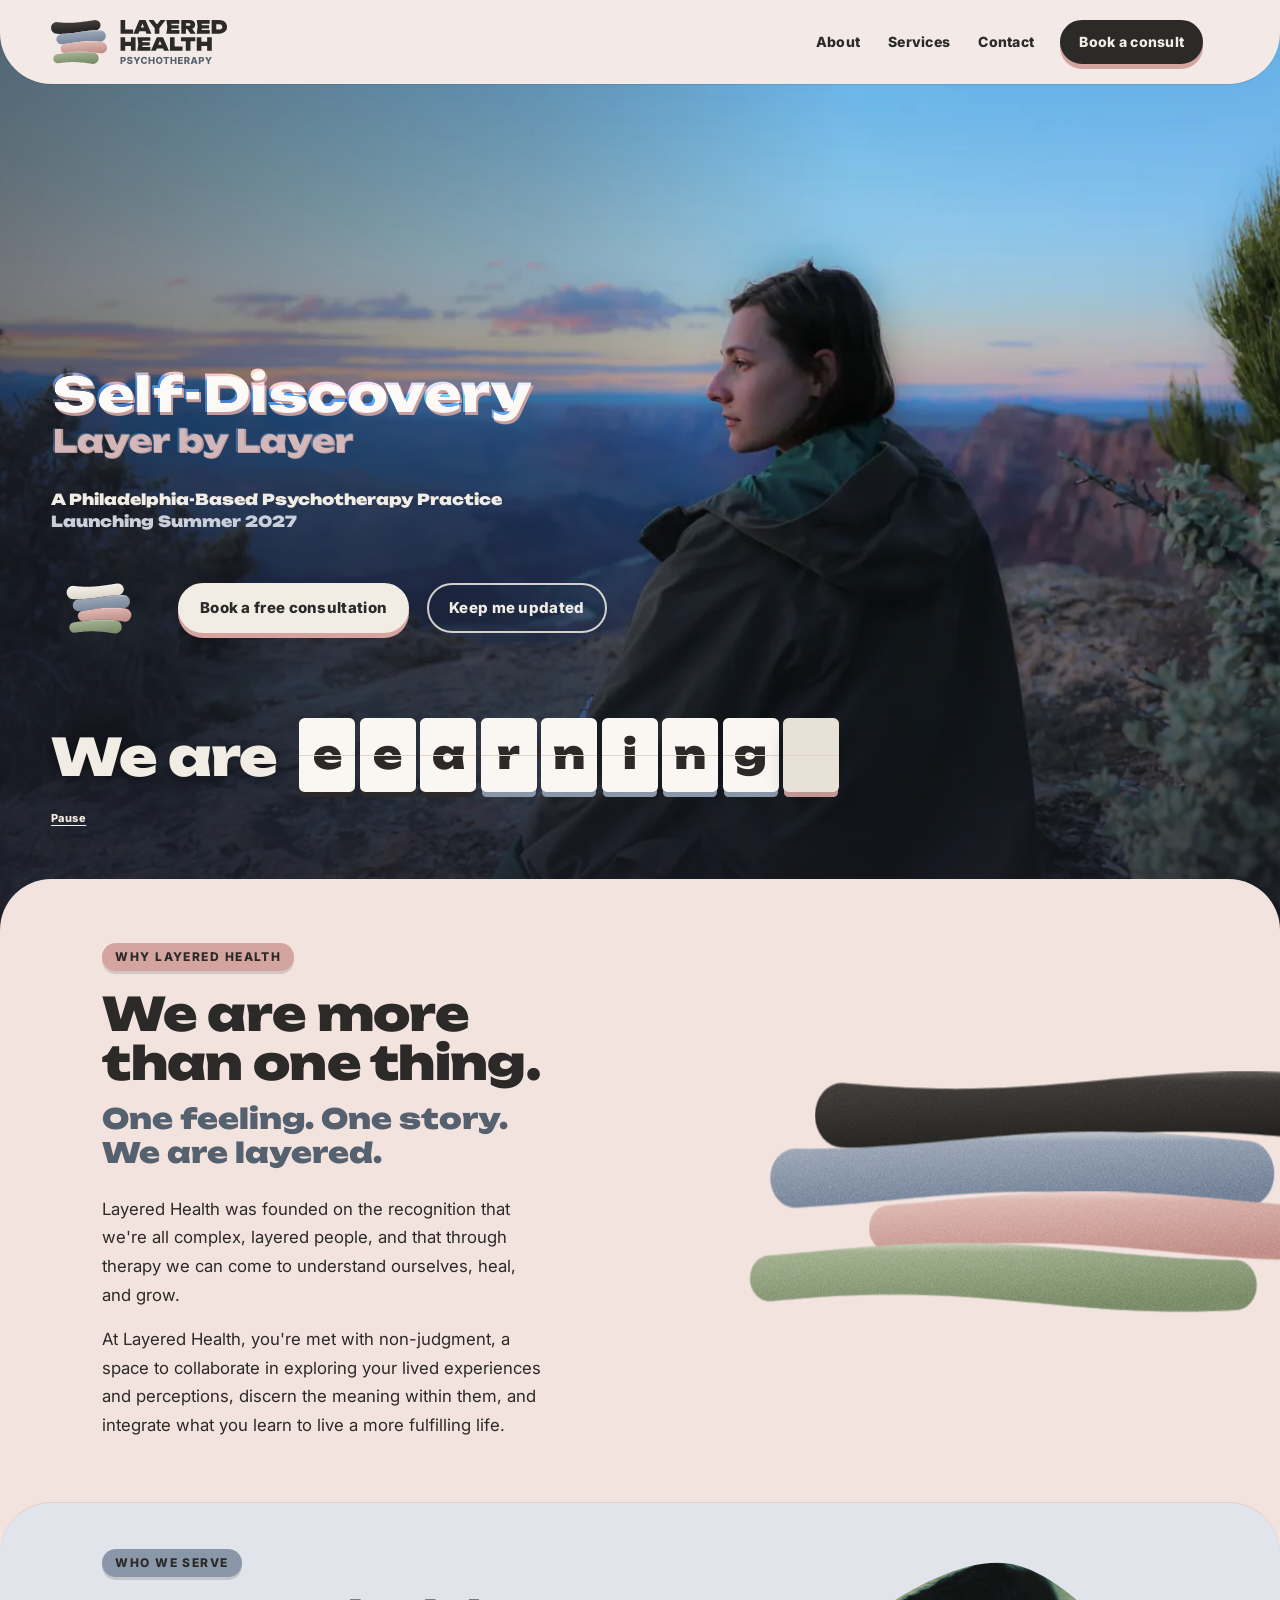
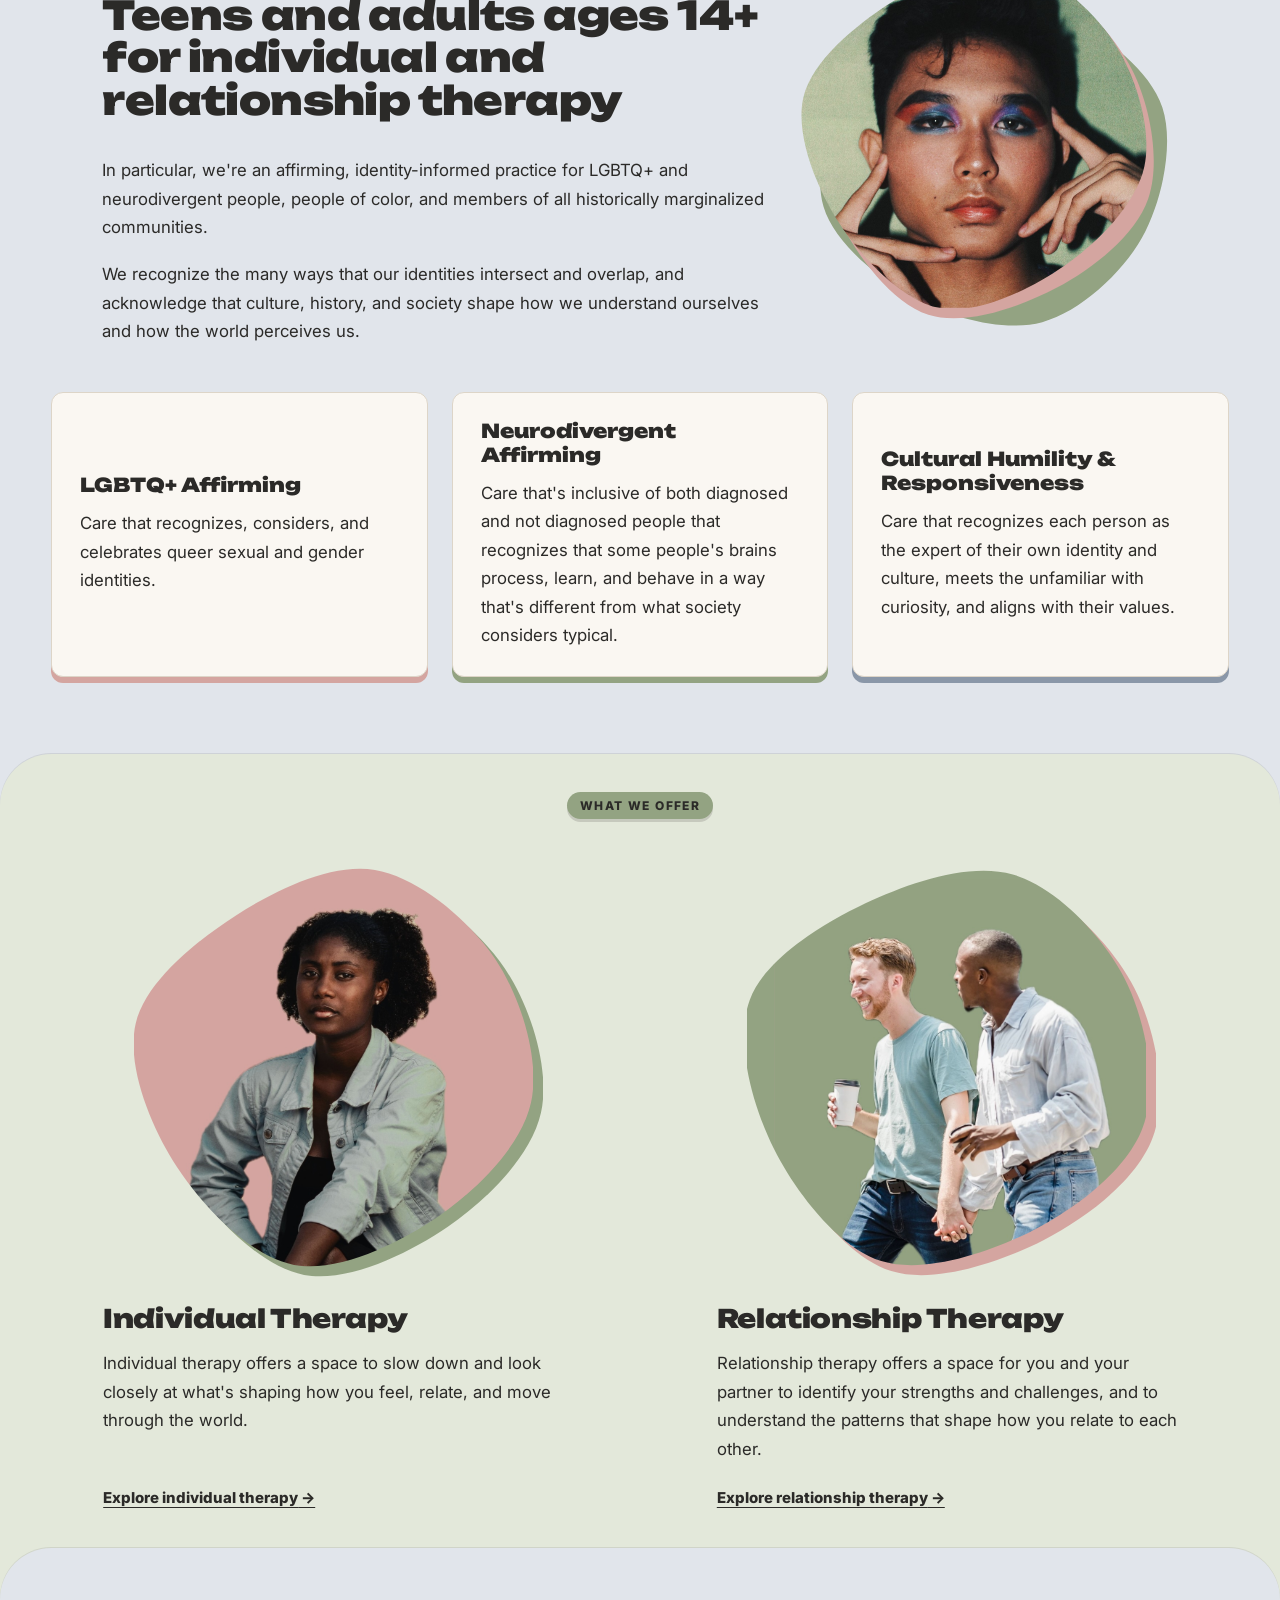
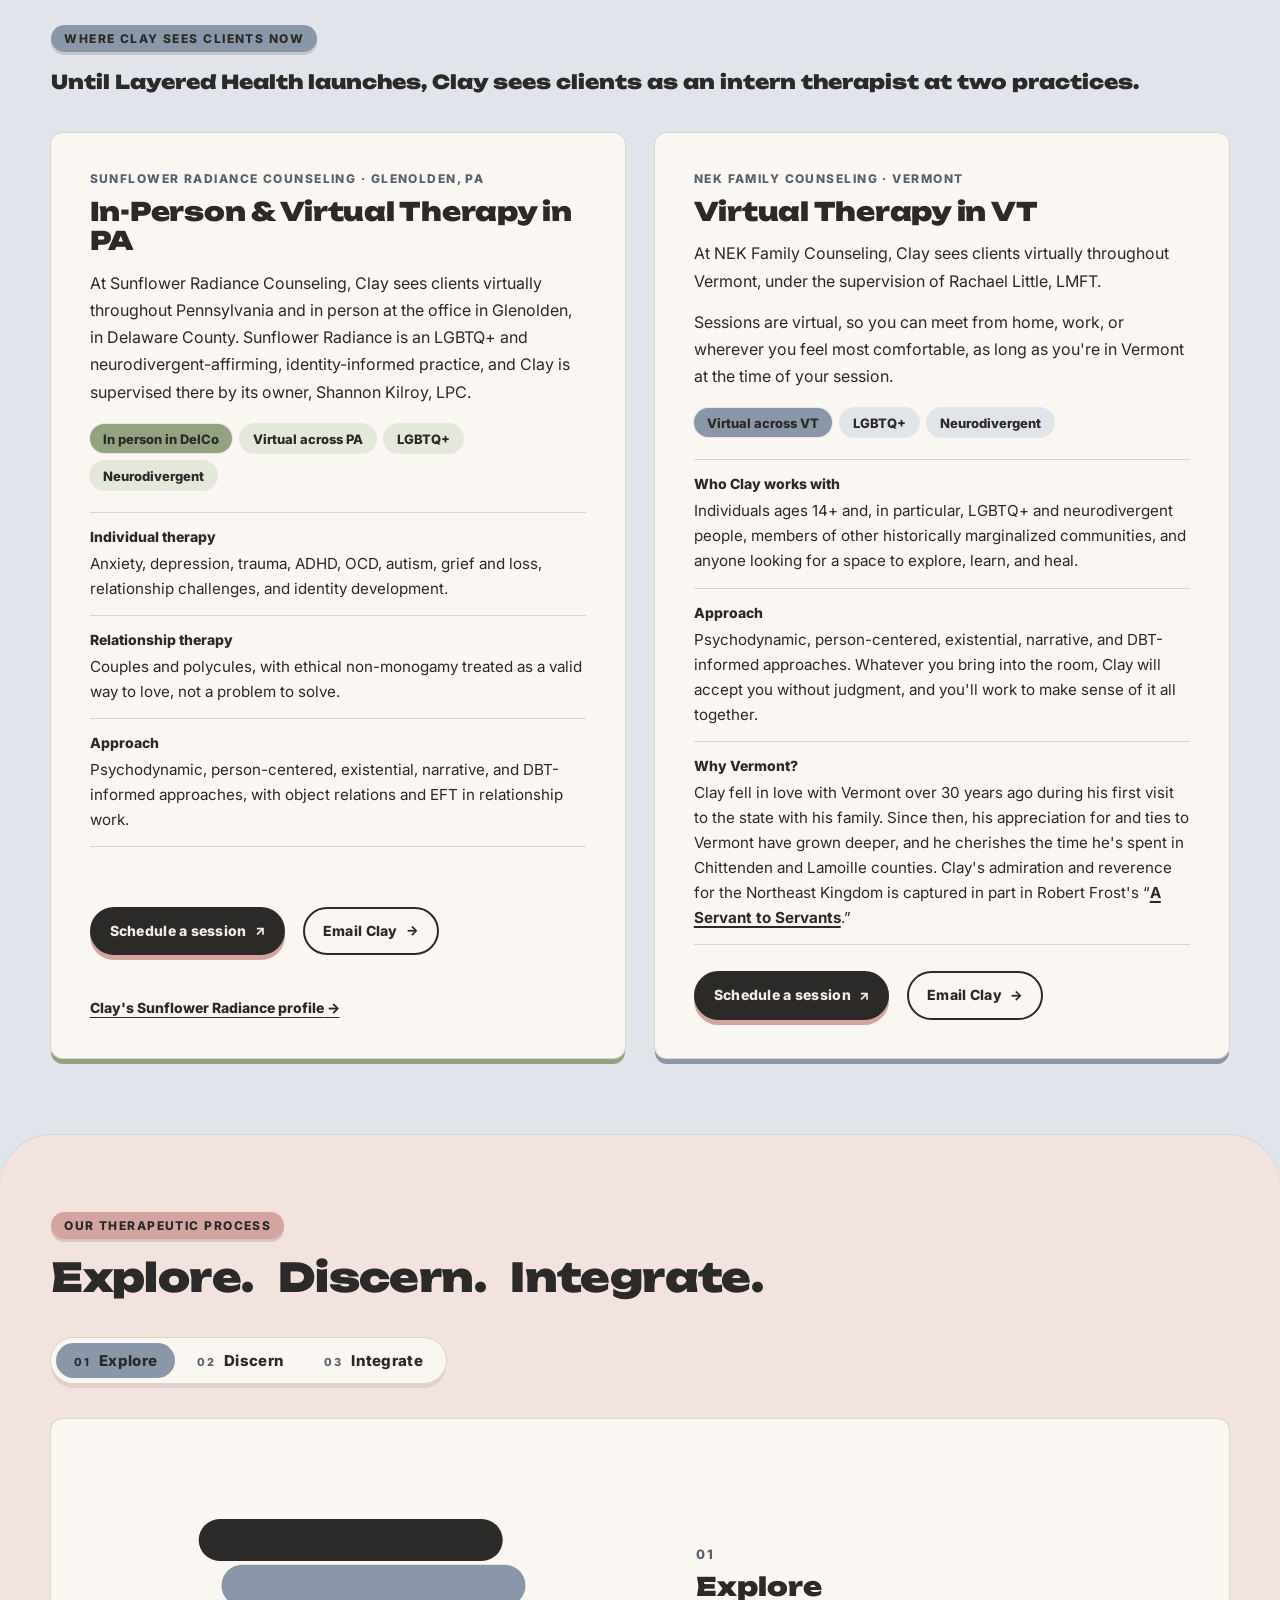
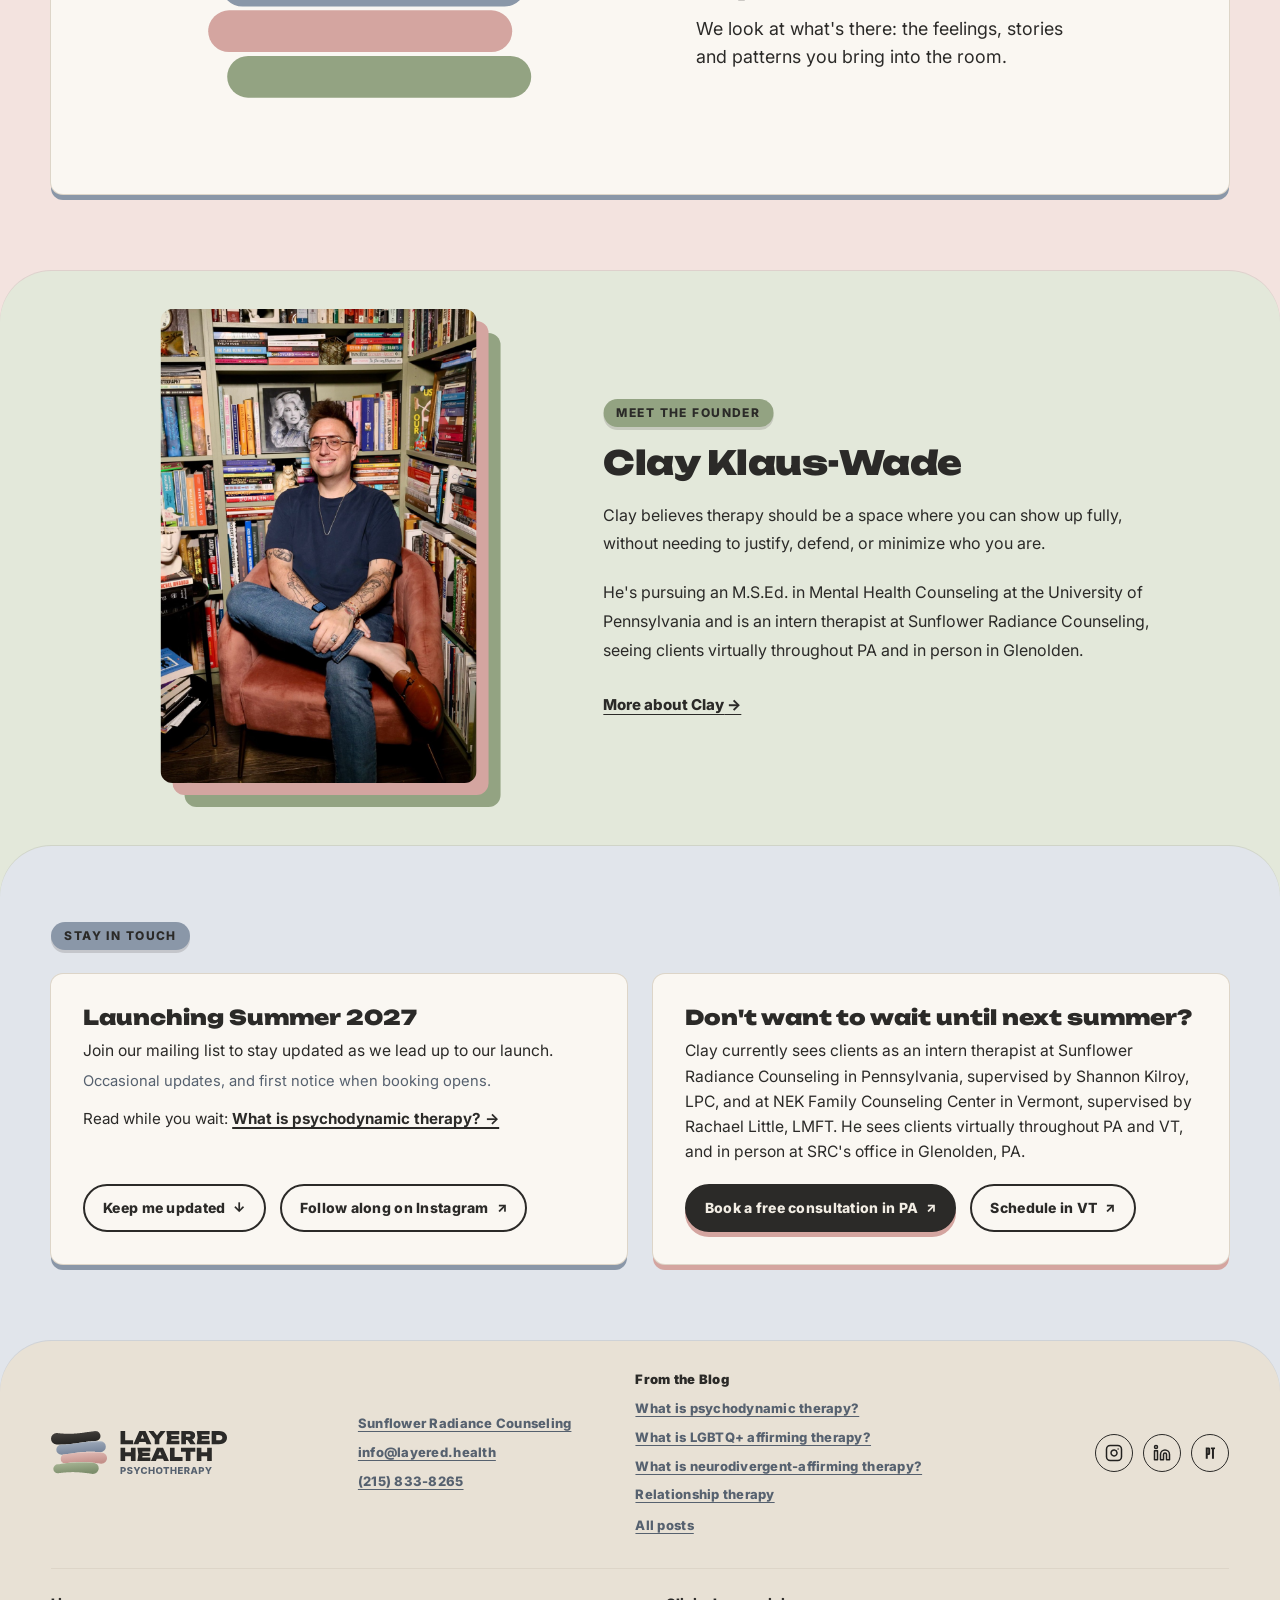
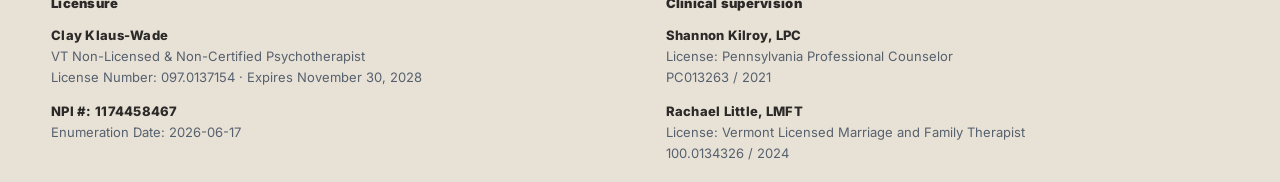
==== commit defd6abb: "Launching card: note on updates, Read while you wait blog link, Follow along on Instagram button (ho" ====
--- a/index.html
+++ b/index.html
@@ -11,7 +11,7 @@
 <link rel="stylesheet" href="https://fonts.googleapis.com/css2?family=Inter:wght@400;800;900&family=Unbounded:wght@900&display=swap">
 <link rel="preload" as="image" href="assets/hero-canyon-1280.webp" type="image/webp" imagesrcset="assets/hero-canyon-1280.webp 1280w, assets/hero-canyon.webp 2400w" imagesizes="100vw">
 <script>document.documentElement.classList.add('js')</script>
-<link rel="stylesheet" href="styles.css?v=v4-13">
+<link rel="stylesheet" href="styles.css?v=v4-14">
 </head>
 <body>
 <header class="site-header" data-sticky>
@@ -218,8 +218,13 @@
         <div class="next-card-copy">
           <h2 class="next-card-title">Launching Summer 2027</h2>
           <p>Join our mailing list to stay updated as we lead up to our launch.</p>
-        </div>
-        <a class="next-card-btn next-card-btn-quiet" href="#keep-updated" data-form-toggle aria-controls="updates-panel">Keep me updated</a>
+          <p class="next-card-note">Occasional updates, and first notice when booking opens.</p>
+          <p class="next-card-read">Read while you wait: <a class="loc-inline-link" href="./blog/what-is-psychodynamic-therapy/">What is psychodynamic therapy?&nbsp;&rarr;</a></p>
+        </div>
+        <div class="next-card-actions">
+          <a class="next-card-btn next-card-btn-quiet" href="#keep-updated" data-form-toggle aria-controls="updates-panel">Keep me updated</a>
+          <a class="next-card-btn next-card-btn-quiet next-card-btn-out" href="https://www.instagram.com/layeredhealth/" target="_blank" rel="noopener noreferrer">Follow along on Instagram<span class="sr-only"> (opens in a new tab)</span></a>
+        </div>
       </div>
       <div class="next-card next-card-now" data-reveal>
         <div class="next-card-copy">
--- a/styles.css
+++ b/styles.css
@@ -2009,3 +2009,5 @@
 .loc-inline-link:hover { text-decoration-color: var(--slate); }
 .next-card-actions { display: flex; flex-wrap: wrap; gap: 12px 14px; }
 .next-card-btn-quiet.next-card-btn-out::after { content: "↗"; transform: none; }
+.next-card-copy .next-card-note { margin-top: 6px; color: var(--ink-muted); font-size: 0.92rem; }
+.next-card-copy .next-card-read { margin-top: 14px; font-size: 0.95rem; }
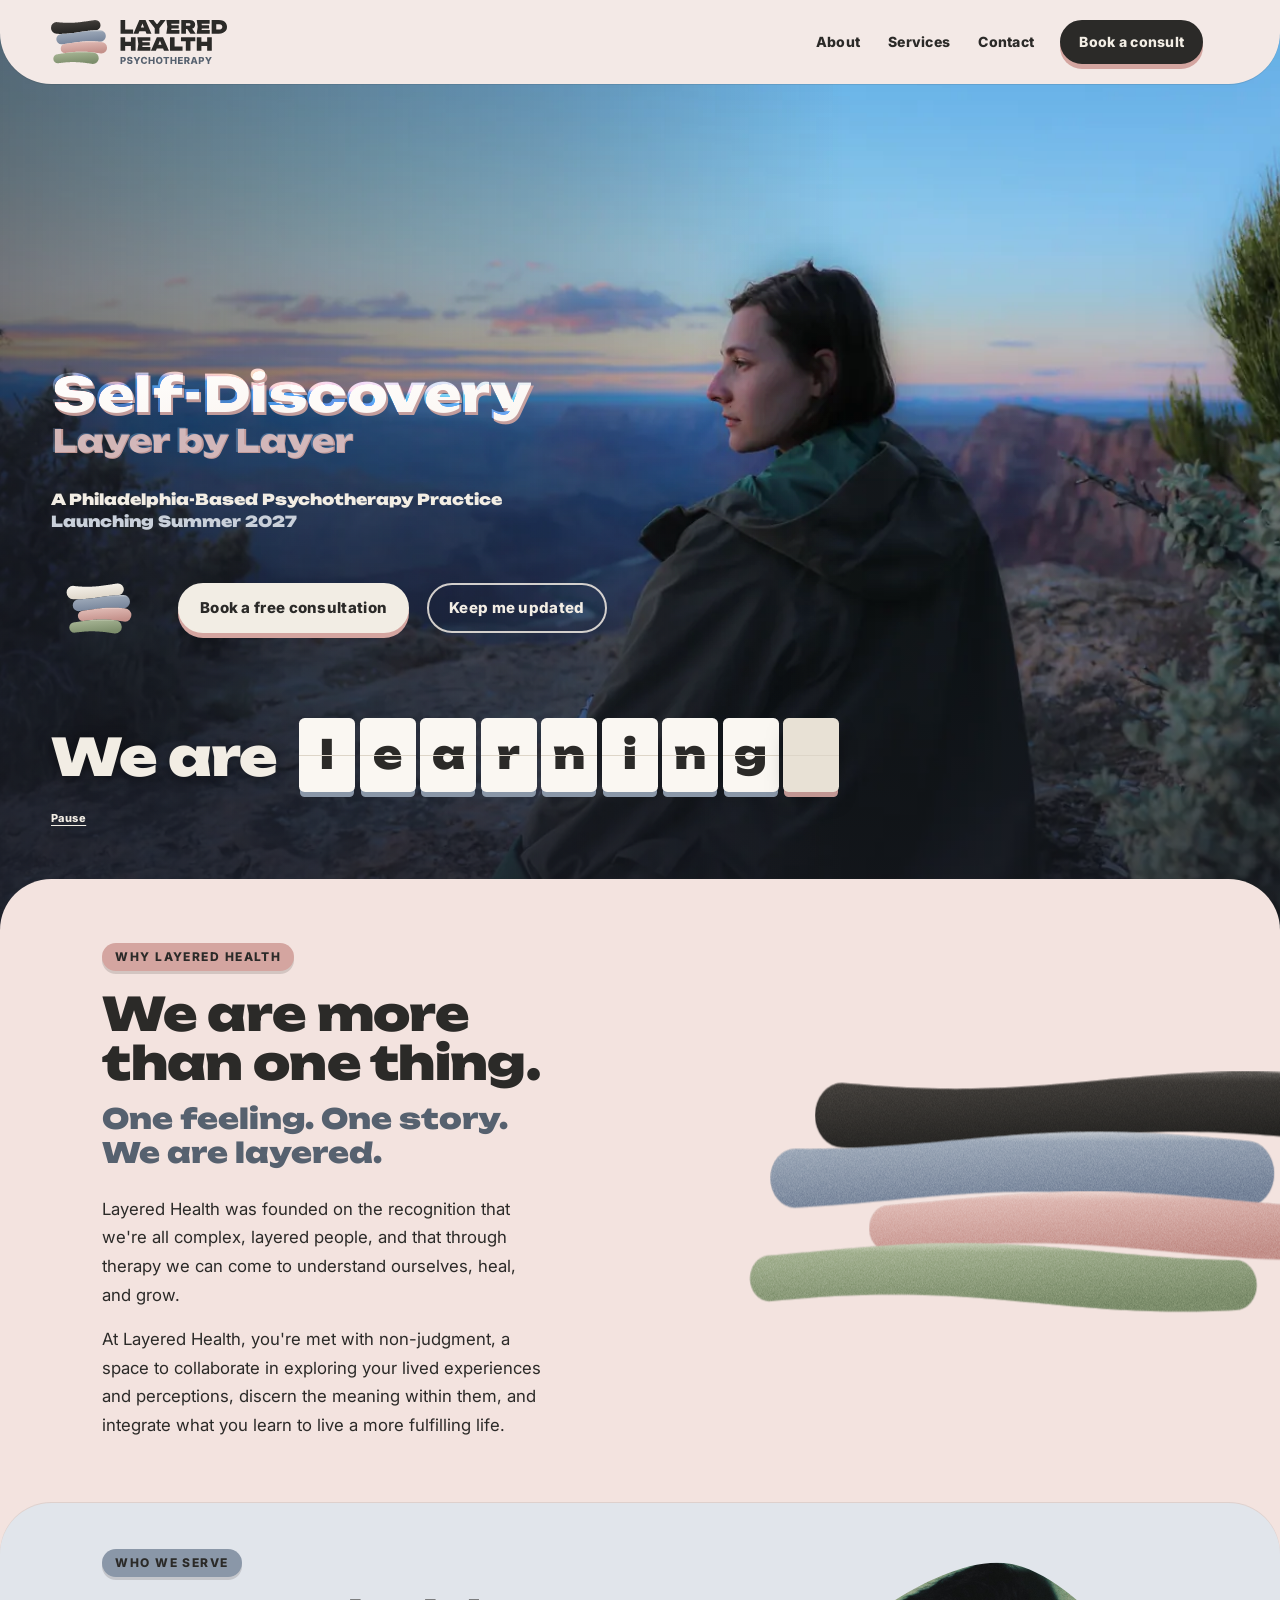
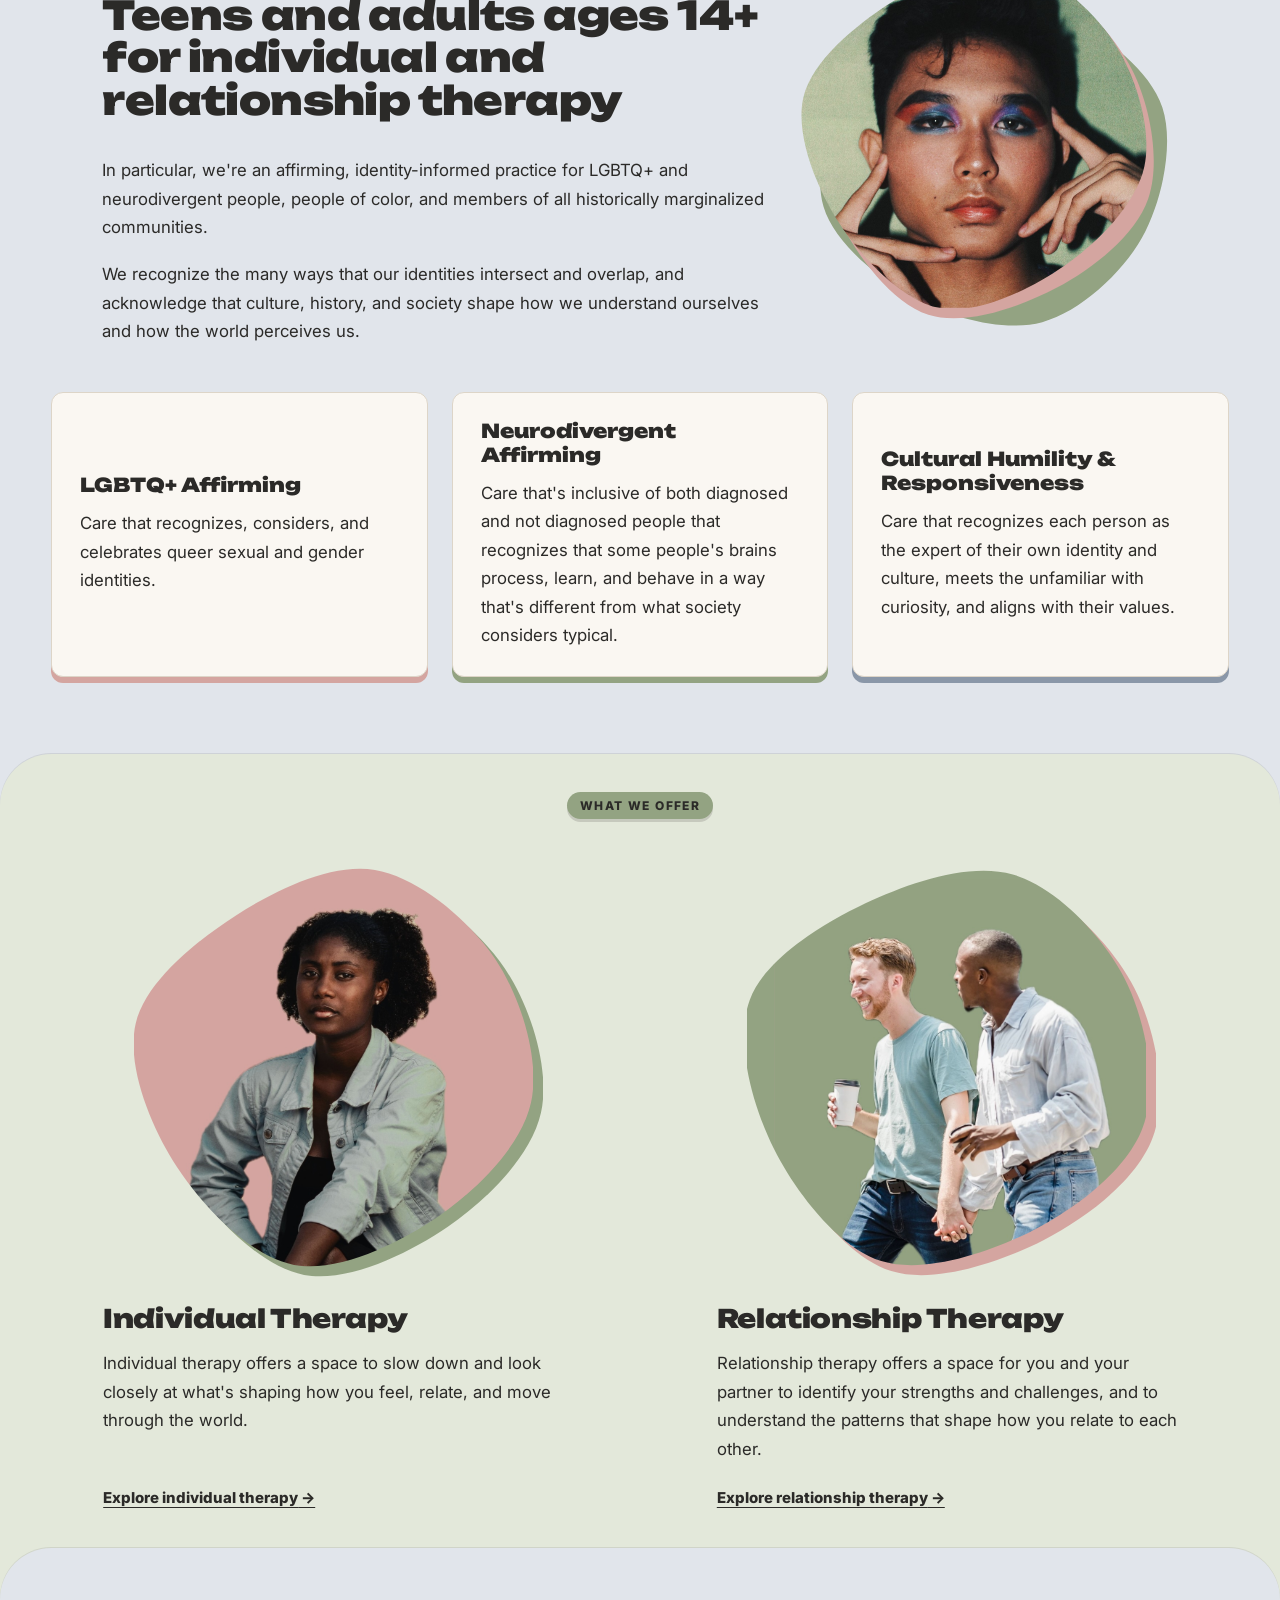
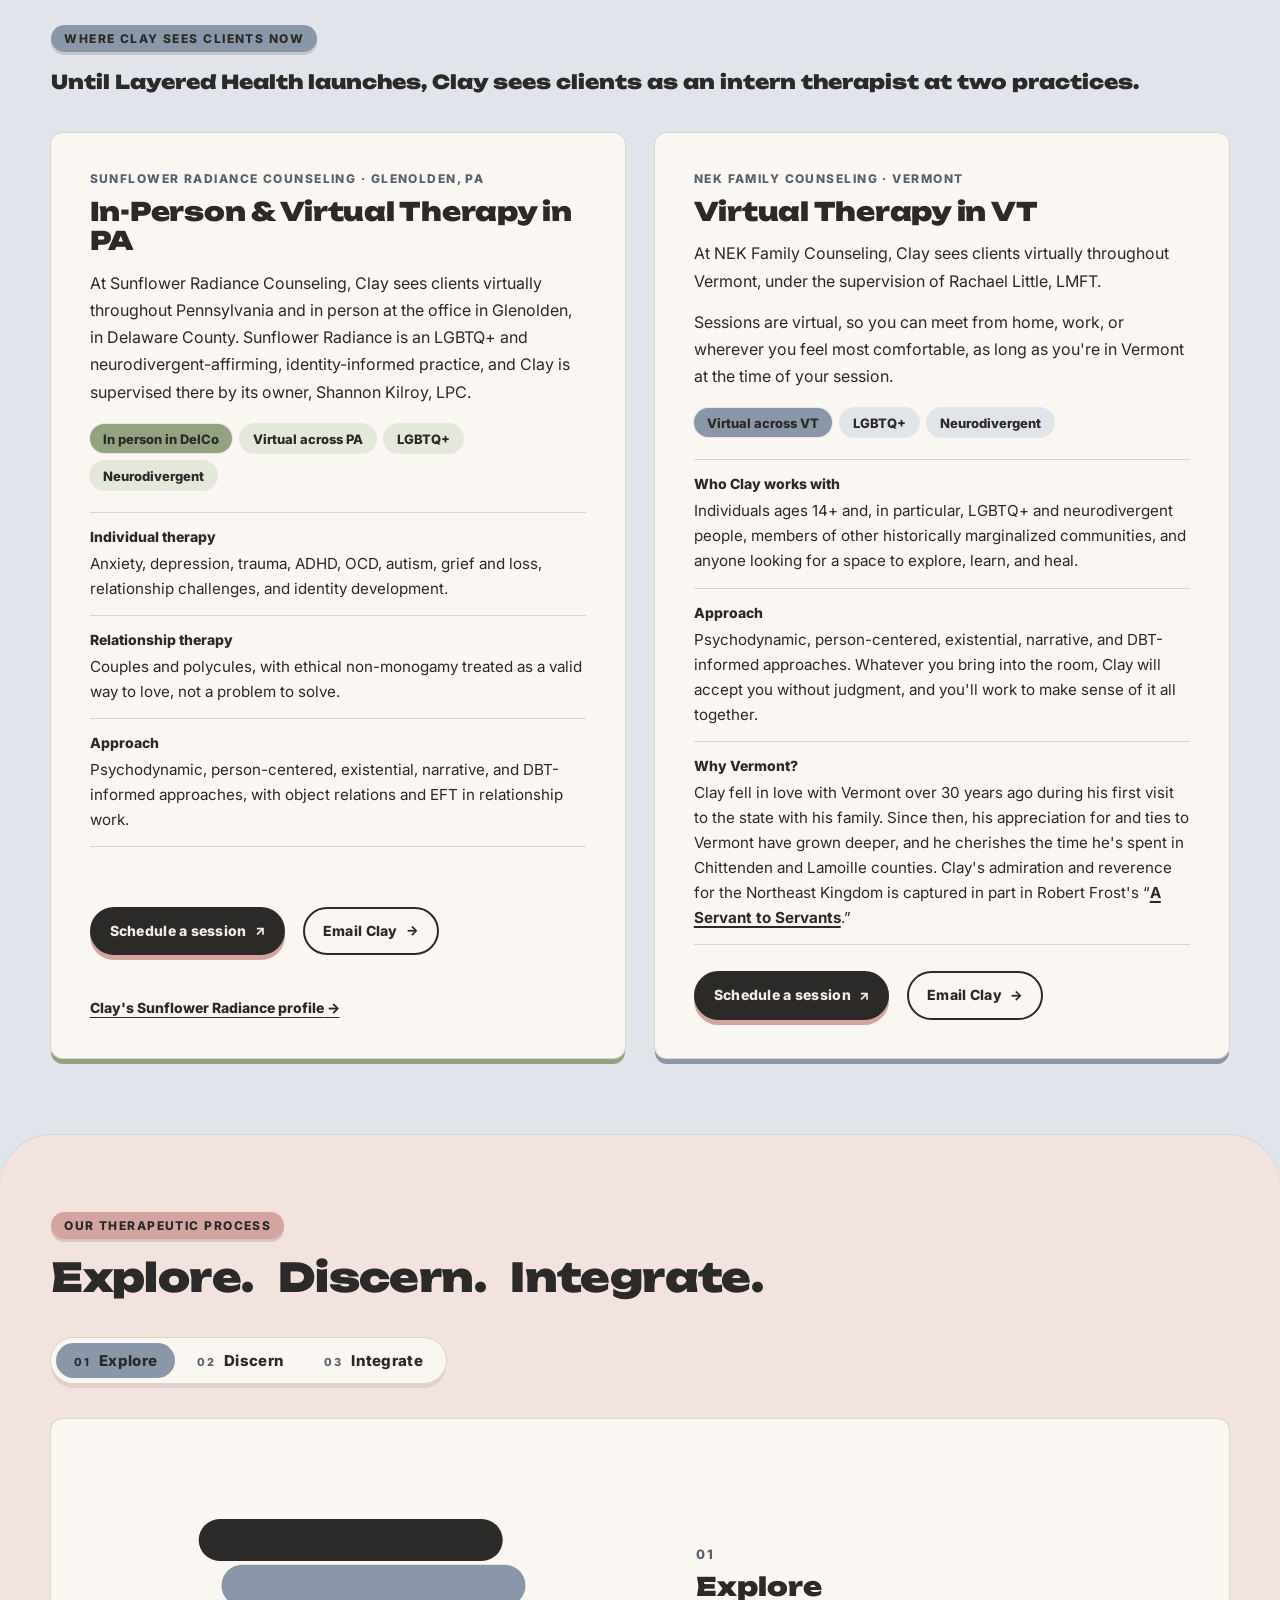
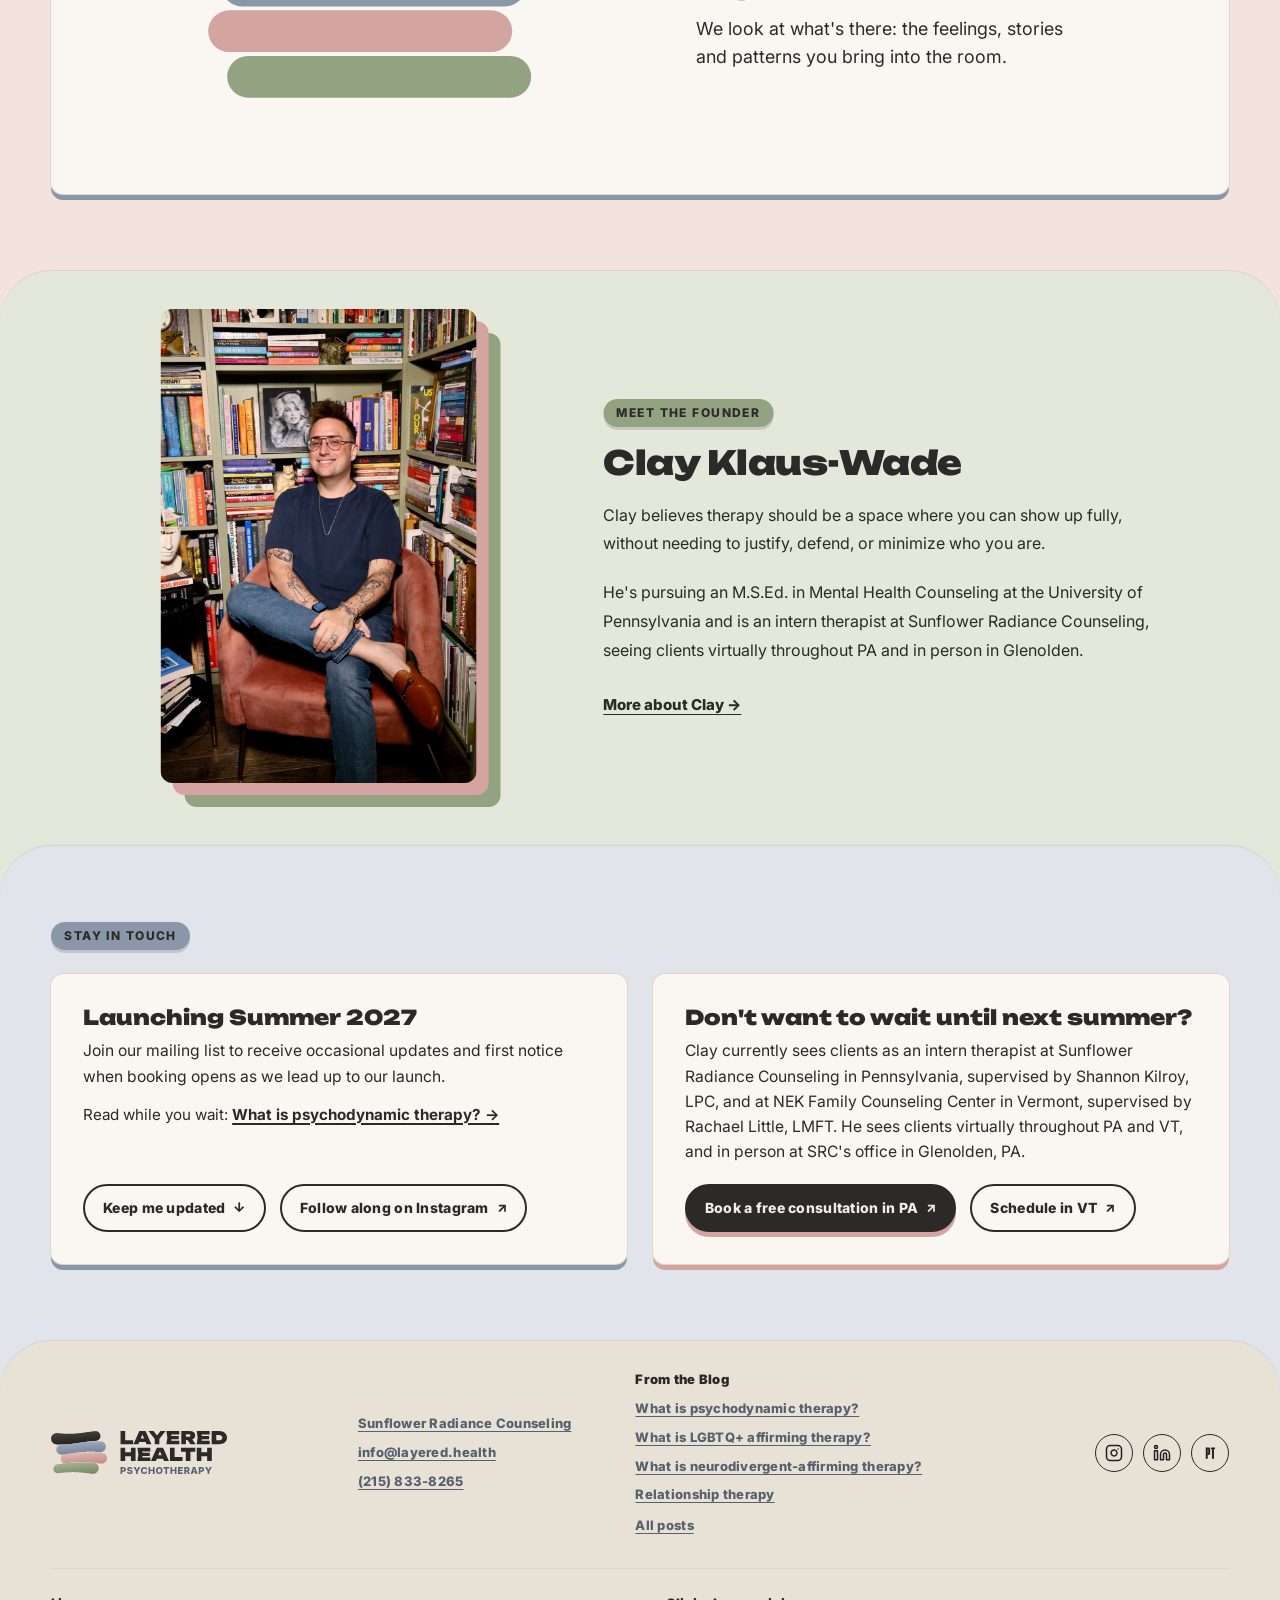
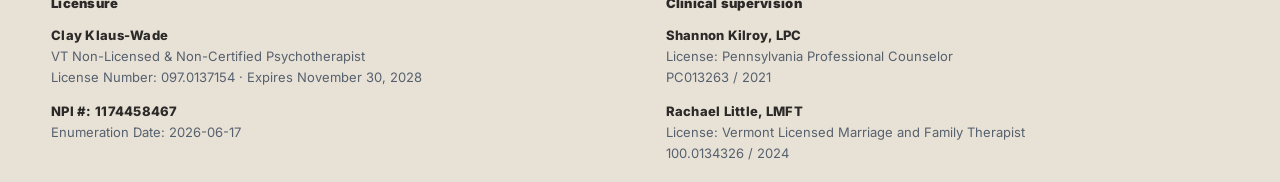
==== commit 8584ef6b: "Launching card: single mailing-list sentence Co-Authored-By: Claude Opus 5.5 <noreply@anthropic.com>" ====
--- a/index.html
+++ b/index.html
@@ -217,8 +217,7 @@
       <div class="next-card next-card-launch" data-reveal>
         <div class="next-card-copy">
           <h2 class="next-card-title">Launching Summer 2027</h2>
-          <p>Join our mailing list to stay updated as we lead up to our launch.</p>
-          <p class="next-card-note">Occasional updates, and first notice when booking opens.</p>
+          <p>Join our mailing list to receive occasional updates and first notice when booking opens as we lead up to our launch.</p>
           <p class="next-card-read">Read while you wait: <a class="loc-inline-link" href="./blog/what-is-psychodynamic-therapy/">What is psychodynamic therapy?&nbsp;&rarr;</a></p>
         </div>
         <div class="next-card-actions">
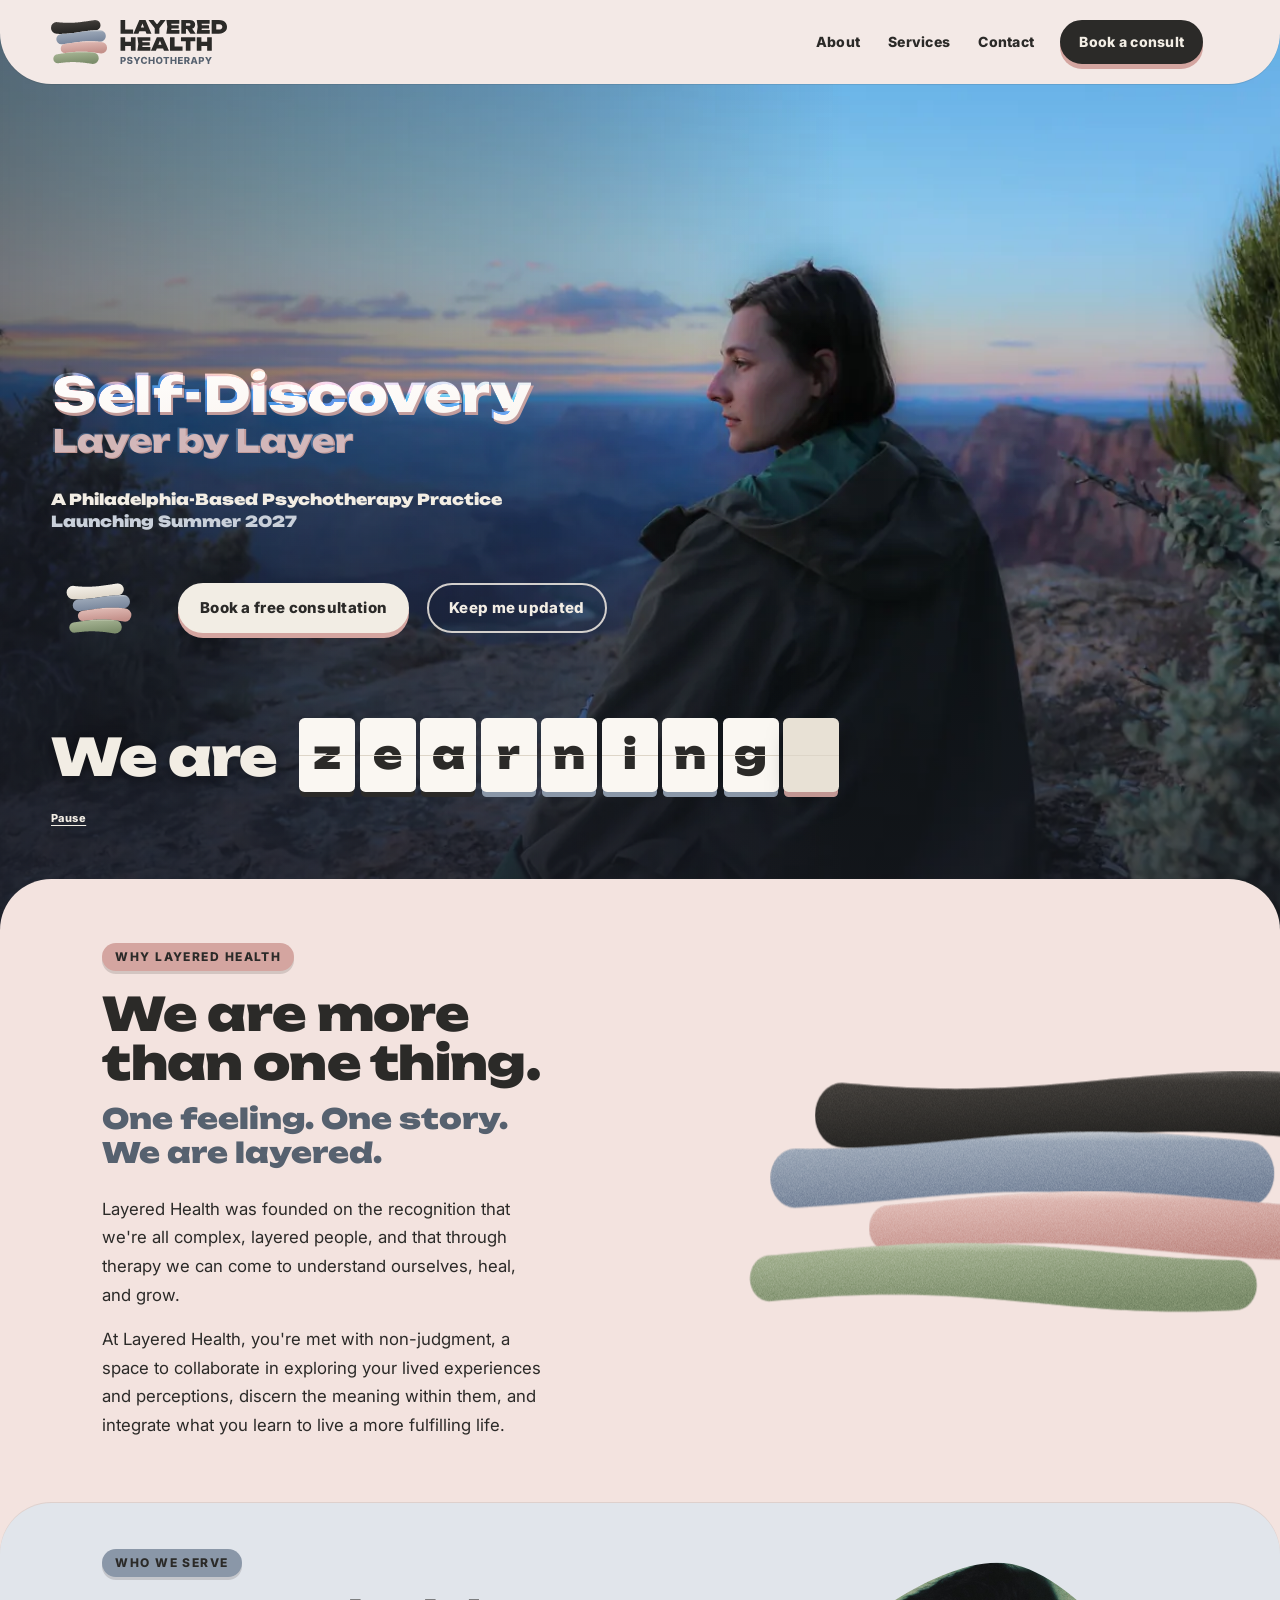
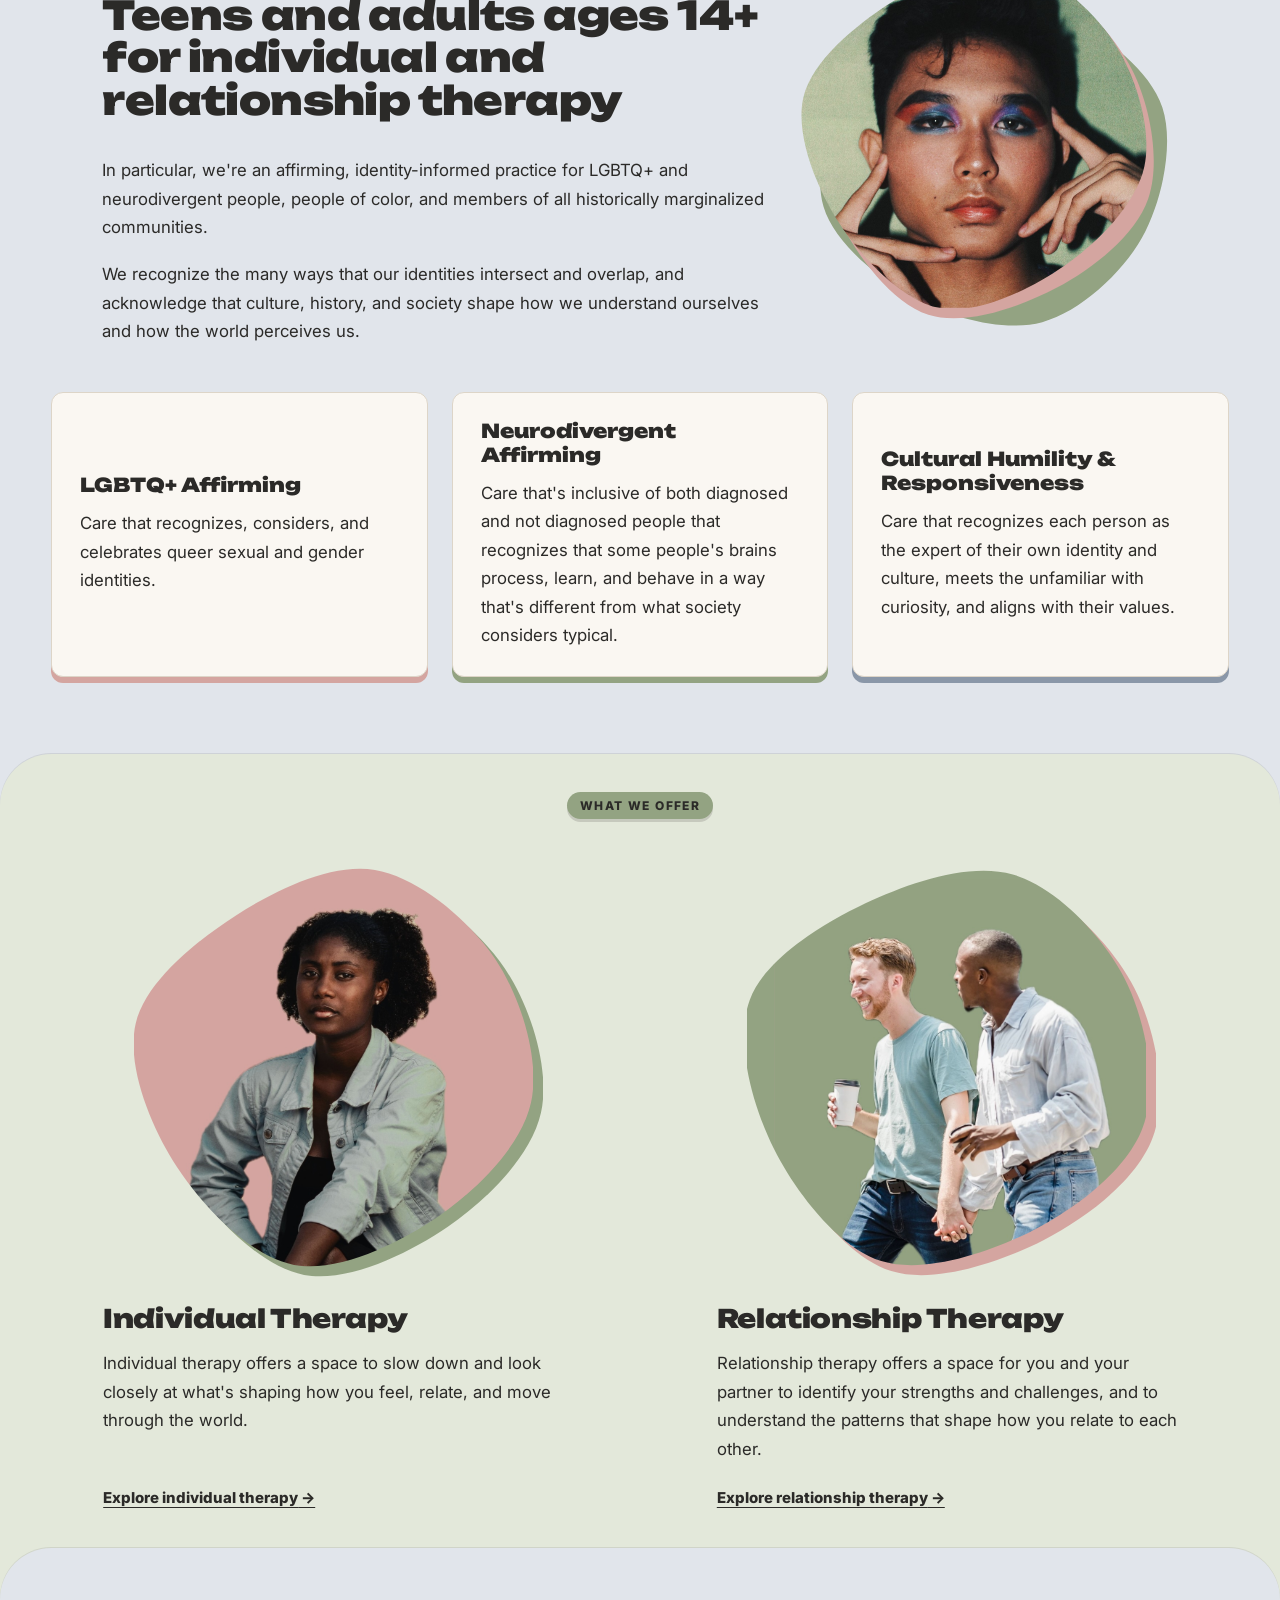
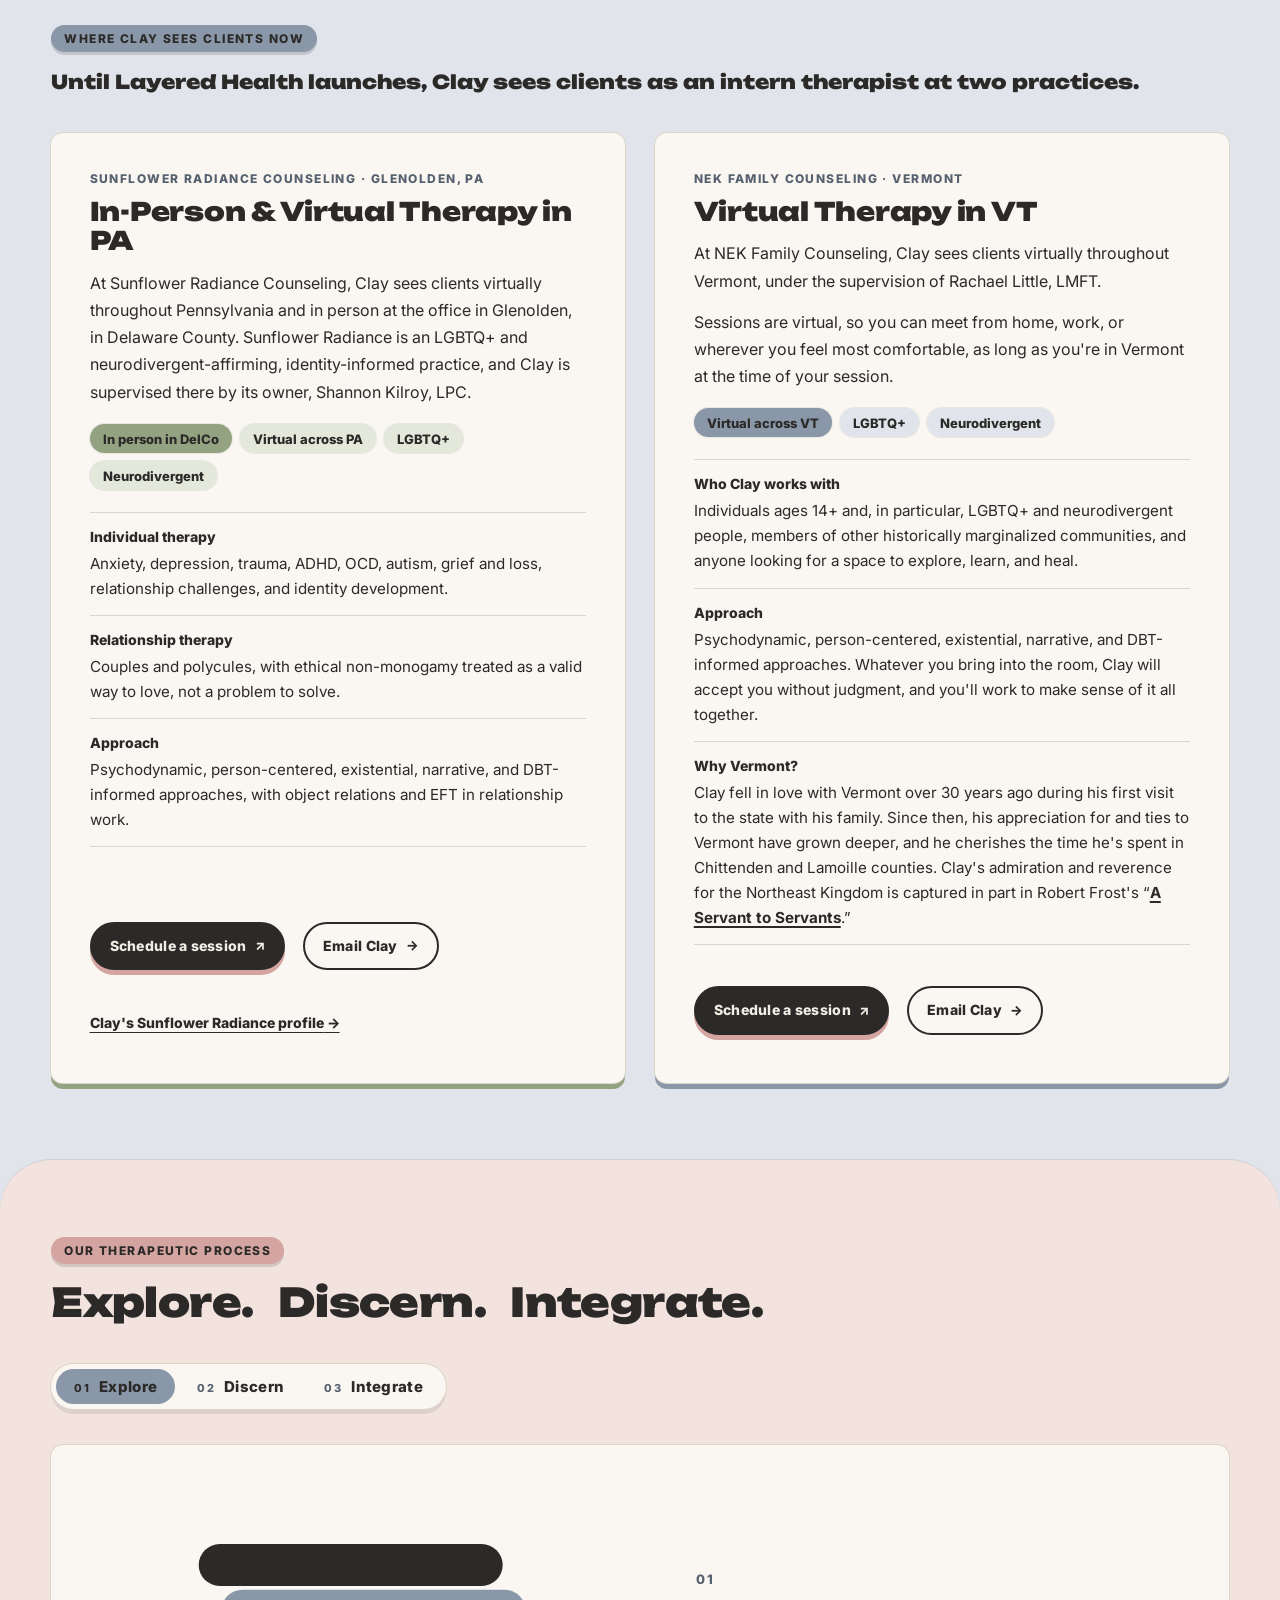
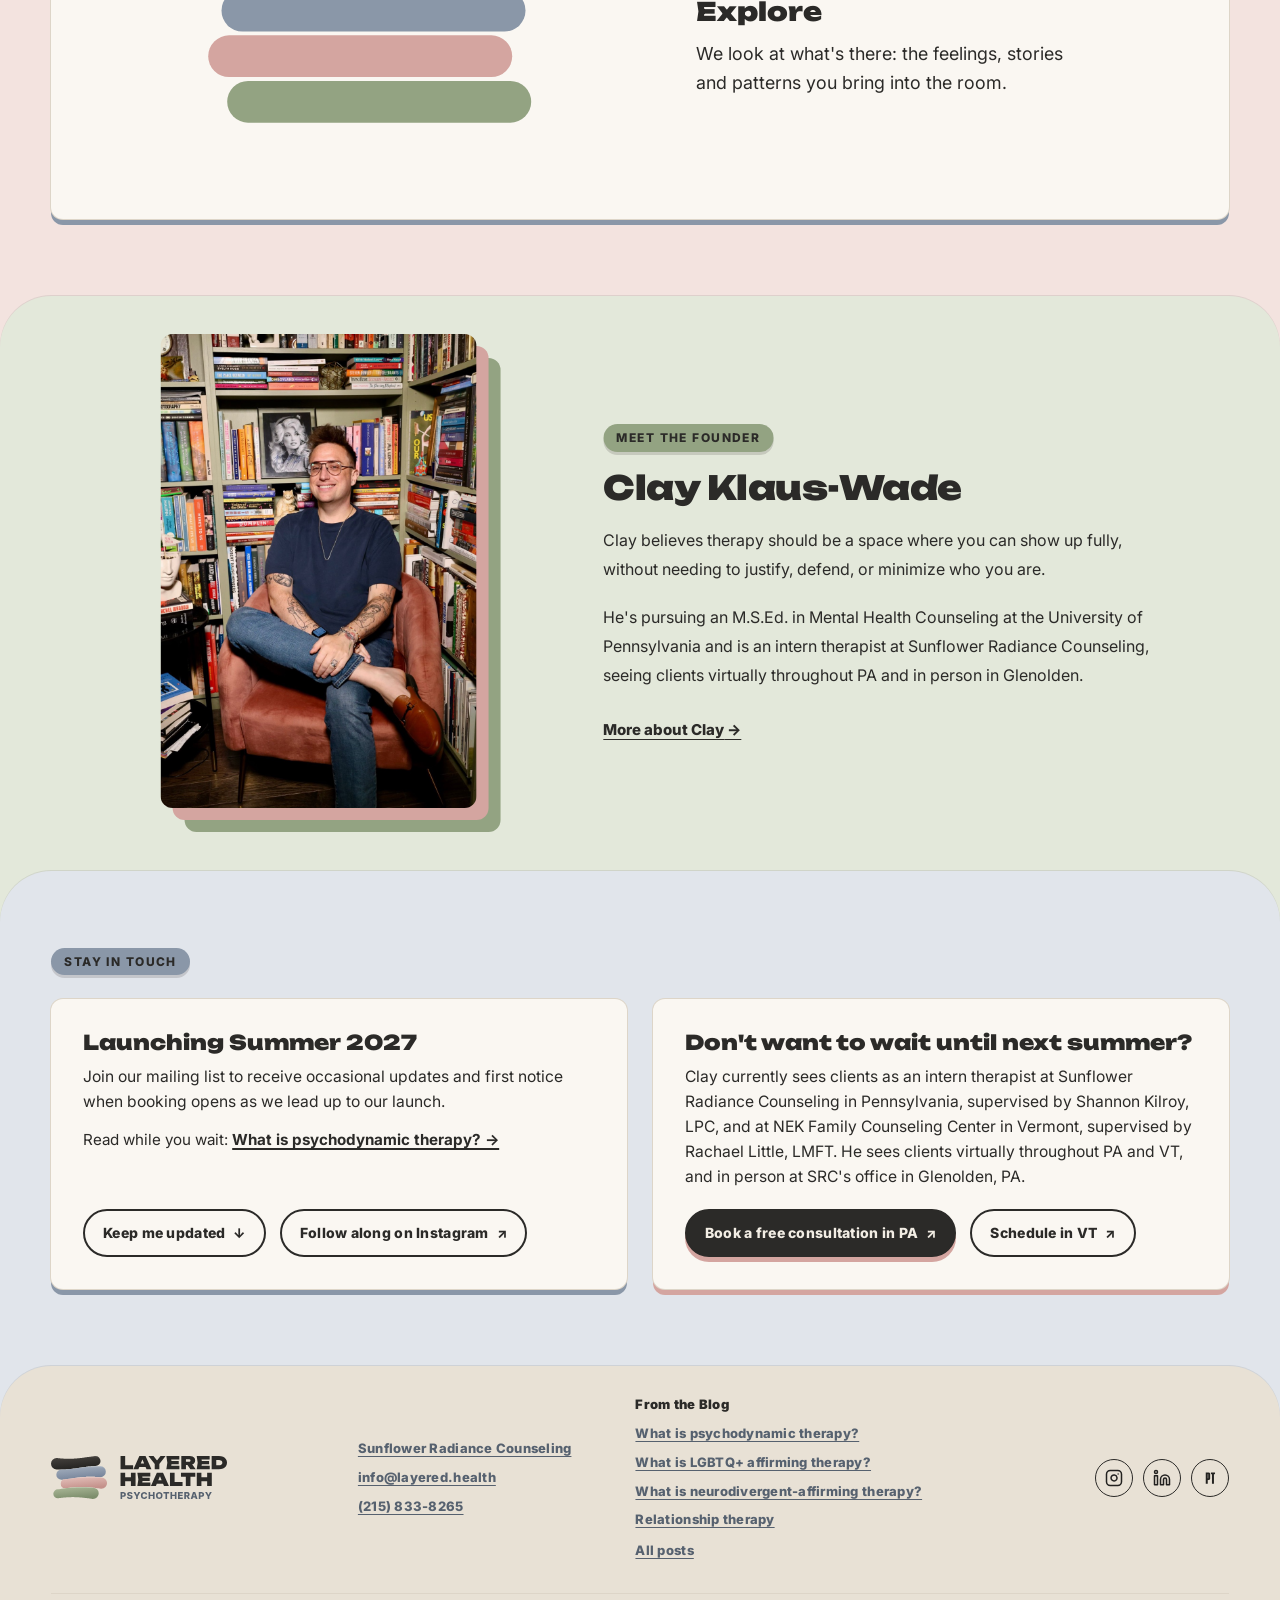
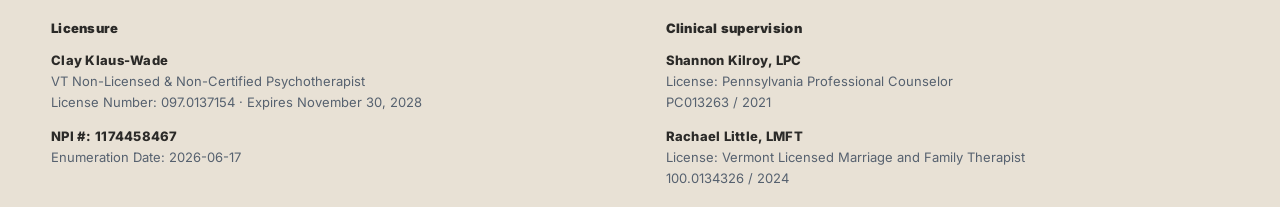
==== commit 4e1dbd30: "Location cards: more room above and below the buttons; stylesheet v4-15 Co-Authored-By: Claude Opus " ====
--- a/index.html
+++ b/index.html
@@ -11,7 +11,7 @@
 <link rel="stylesheet" href="https://fonts.googleapis.com/css2?family=Inter:wght@400;800;900&family=Unbounded:wght@900&display=swap">
 <link rel="preload" as="image" href="assets/hero-canyon-1280.webp" type="image/webp" imagesrcset="assets/hero-canyon-1280.webp 1280w, assets/hero-canyon.webp 2400w" imagesizes="100vw">
 <script>document.documentElement.classList.add('js')</script>
-<link rel="stylesheet" href="styles.css?v=v4-14">
+<link rel="stylesheet" href="styles.css?v=v4-15">
 </head>
 <body>
 <header class="site-header" data-sticky>
--- a/styles.css
+++ b/styles.css
@@ -2011,3 +2011,6 @@
 .next-card-btn-quiet.next-card-btn-out::after { content: "↗"; transform: none; }
 .next-card-copy .next-card-note { margin-top: 6px; color: var(--ink-muted); font-size: 0.92rem; }
 .next-card-copy .next-card-read { margin-top: 14px; font-size: 0.95rem; }
+/* Location cards: more room above the buttons and below them */
+.loc-card { padding-bottom: clamp(32px, 3.8vw, 52px); }
+.loc-actions { padding-top: clamp(32px, 3.2vw, 44px); }
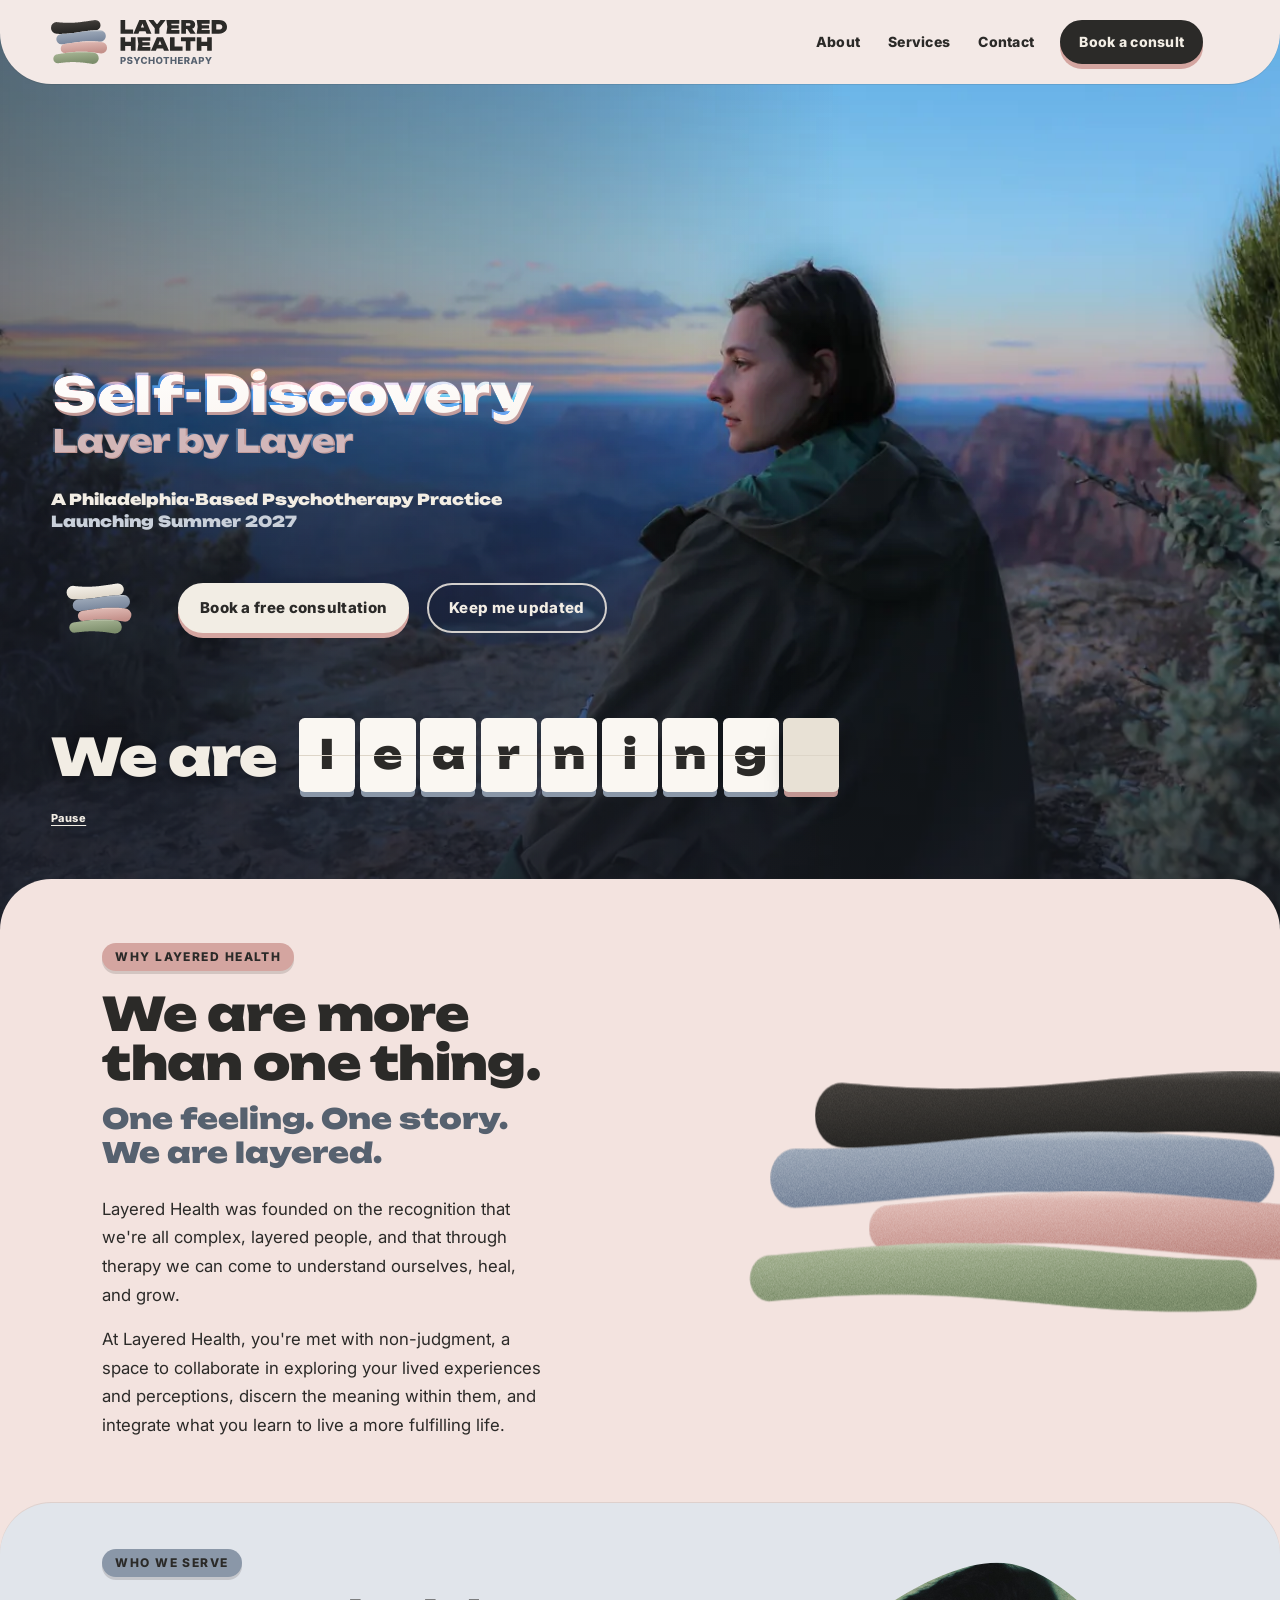
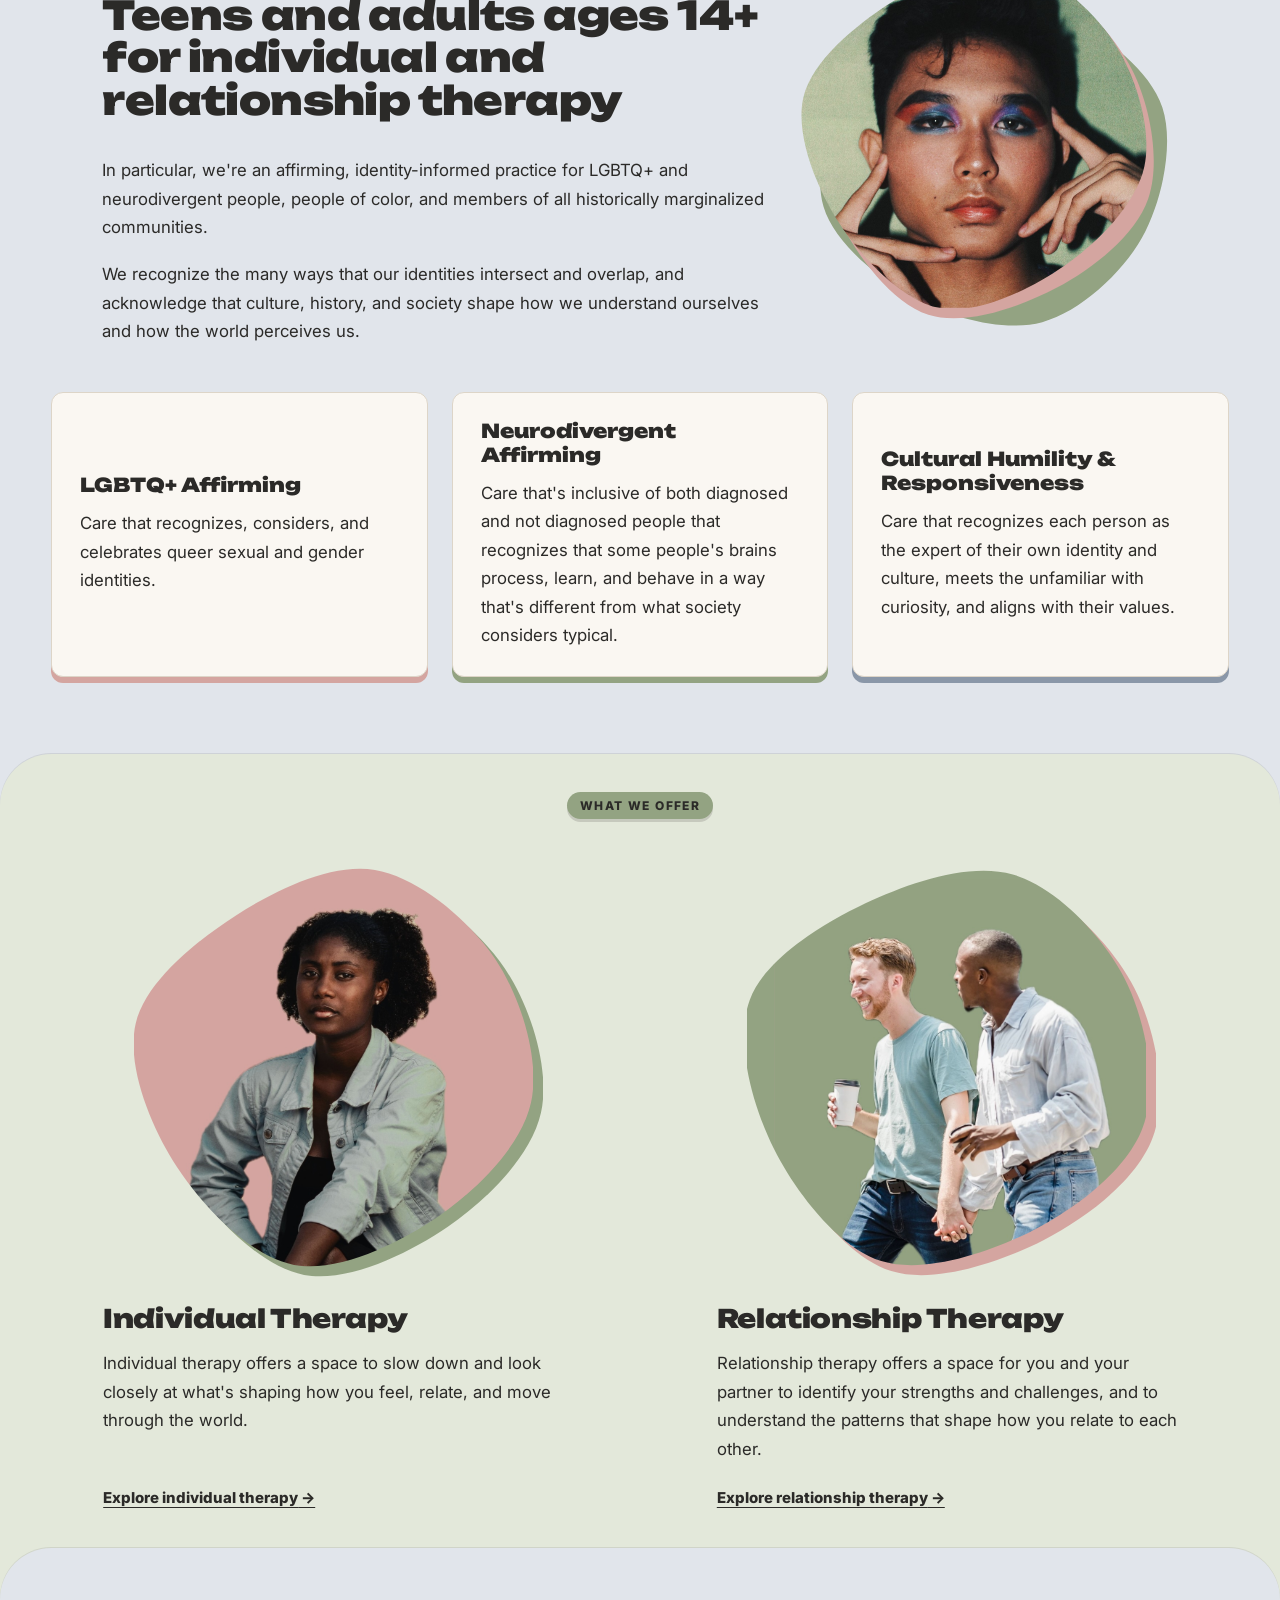
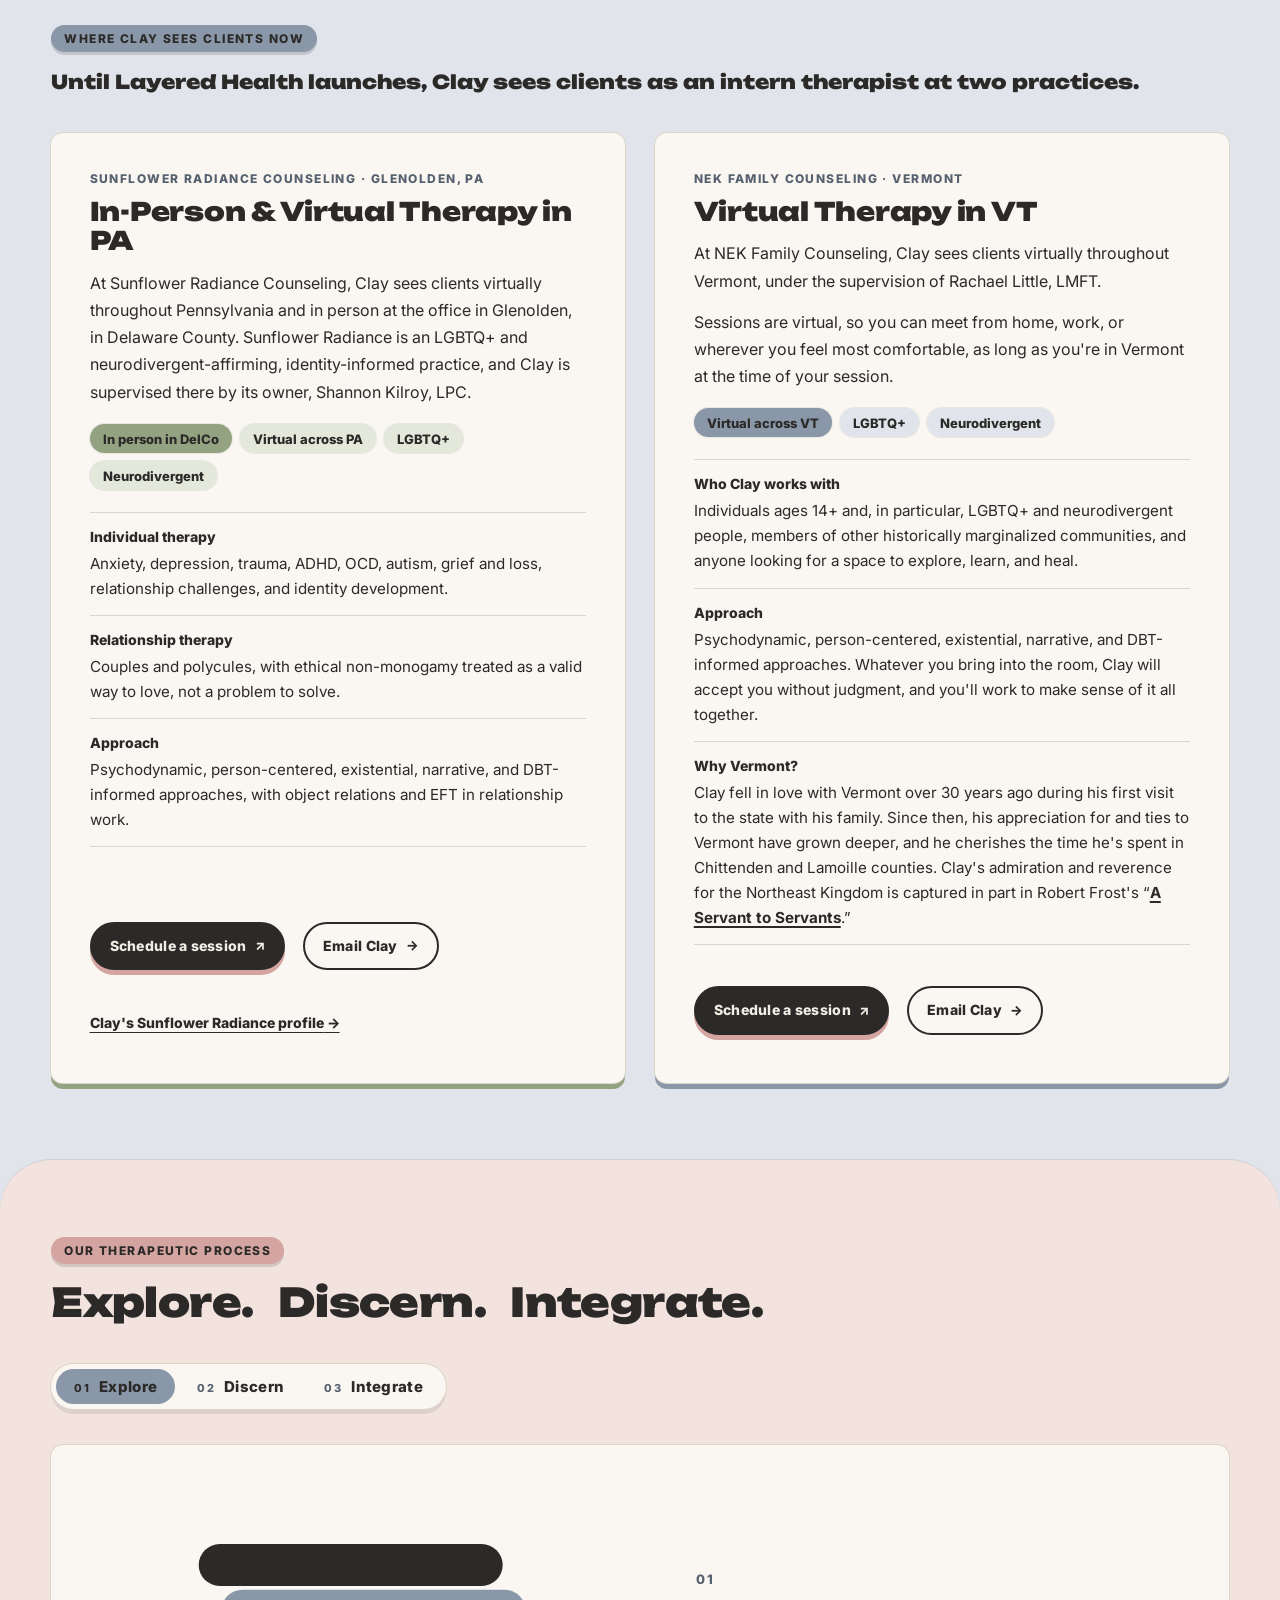
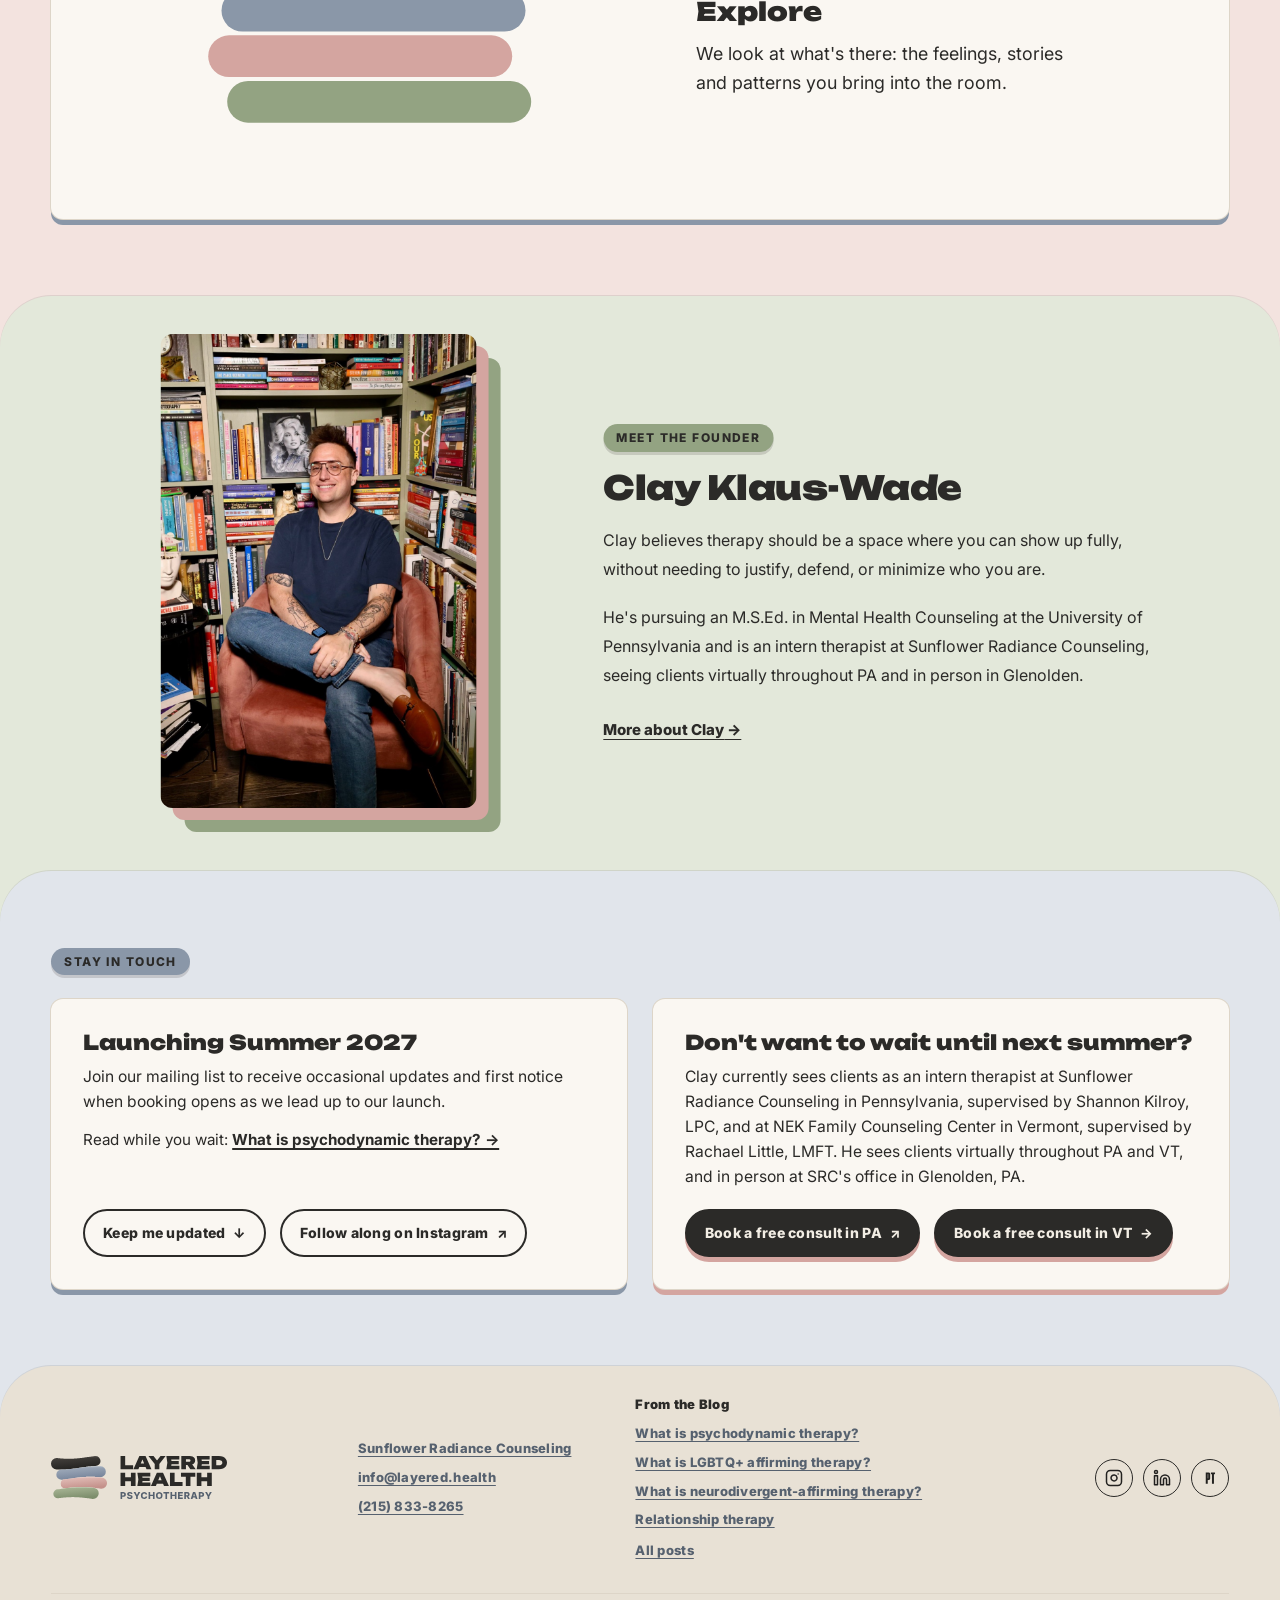
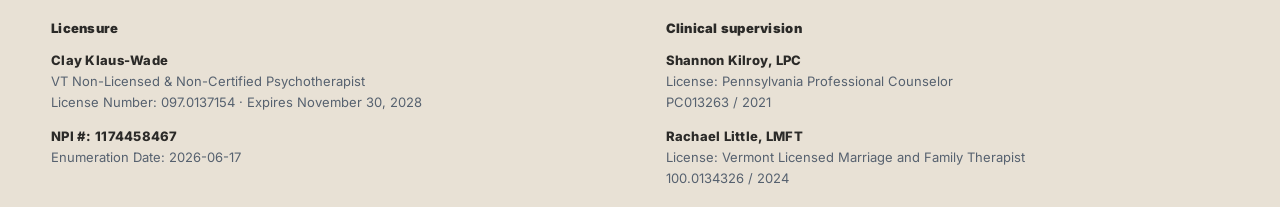
==== commit fa29090b: "Phone header menu; hero 'Book a consult' on phones; PA and VT consult buttons match, VT opens a pre-" ====
--- a/index.html
+++ b/index.html
@@ -11,16 +11,19 @@
 <link rel="stylesheet" href="https://fonts.googleapis.com/css2?family=Inter:wght@400;800;900&family=Unbounded:wght@900&display=swap">
 <link rel="preload" as="image" href="assets/hero-canyon-1280.webp" type="image/webp" imagesrcset="assets/hero-canyon-1280.webp 1280w, assets/hero-canyon.webp 2400w" imagesizes="100vw">
 <script>document.documentElement.classList.add('js')</script>
-<link rel="stylesheet" href="styles.css?v=v4-15">
+<link rel="stylesheet" href="styles.css?v=v4-16">
 </head>
 <body>
 <header class="site-header" data-sticky>
   <a class="lockup" href="./index.html" aria-label="Layered Health Psychotherapy, home"><img src="assets/layered-health-lockup-expressive.svg?v=3" alt="" width="176" height="44"></a>
   <nav class="site-nav" aria-label="Main">
-    <a class="nav-link" href="./about.html">About</a>
-    <a class="nav-link nav-services" href="./what-we-offer/">Services</a>
-    <a class="nav-link" href="https://www.psychologytoday.com/us/therapists/clay-klaus-wade-glenolden-pa/1806016" target="_blank" rel="noopener noreferrer">Contact</a>
+    <div class="nav-links" id="nav-menu">
+      <a class="nav-link" href="./about.html">About</a>
+      <a class="nav-link nav-services" href="./what-we-offer/">Services</a>
+      <a class="nav-link" href="https://www.psychologytoday.com/us/therapists/clay-klaus-wade-glenolden-pa/1806016" target="_blank" rel="noopener noreferrer">Contact</a>
+    </div>
     <a class="nav-btn nav-book" href="https://www.psychologytoday.com/us/therapists/clay-klaus-wade-glenolden-pa/1806016" target="_blank" rel="noopener noreferrer">Book a consult<span class="sr-only"> (opens in a new tab)</span></a>
+    <button class="nav-toggle" type="button" aria-expanded="false" aria-controls="nav-menu" aria-label="Menu"><span></span><span></span><span></span></button>
   </nav>
 </header>
 
@@ -37,7 +40,7 @@
       <div class="hero-actions">
         <img class="hero-mark" src="assets/layered-mark-inverse.svg" alt="" width="120" height="102">
         <div class="hero-buttons">
-          <a class="hero-cta hero-cta-book" href="https://www.psychologytoday.com/us/therapists/clay-klaus-wade-glenolden-pa/1806016" target="_blank" rel="noopener noreferrer">Book a free consultation</a>
+          <a class="hero-cta hero-cta-book" href="https://www.psychologytoday.com/us/therapists/clay-klaus-wade-glenolden-pa/1806016" target="_blank" rel="noopener noreferrer">Book a <span class="lg-only">free </span>consult<span class="lg-only">ation</span></a>
           <a class="hero-cta hero-cta-quiet" href="#keep-updated">Keep me updated</a>
         </div>
       </div>
@@ -231,8 +234,8 @@
           <p>Clay currently sees clients as an intern therapist at Sunflower Radiance Counseling in Pennsylvania, supervised by Shannon Kilroy, LPC, and at NEK Family Counseling Center in Vermont, supervised by Rachael Little, LMFT. He sees clients virtually throughout PA and VT, and in person at SRC's office in Glenolden, PA.</p>
         </div>
         <div class="next-card-actions">
-          <a class="next-card-btn" href="https://www.psychologytoday.com/us/therapists/clay-klaus-wade-glenolden-pa/1806016" target="_blank" rel="noopener noreferrer">Book a free consultation in PA<span class="sr-only"> (opens in a new tab)</span></a>
-          <a class="next-card-btn next-card-btn-quiet next-card-btn-out" href="https://scheduler.zoom.us/clay-nek-fcc/virtual-therapy-with-clay" target="_blank" rel="noopener noreferrer">Schedule in VT<span class="sr-only"> (opens in a new tab)</span></a>
+          <a class="next-card-btn" href="https://www.psychologytoday.com/us/therapists/clay-klaus-wade-glenolden-pa/1806016" target="_blank" rel="noopener noreferrer">Book a free consult in PA<span class="sr-only"> (opens in a new tab)</span></a>
+          <a class="next-card-btn next-card-btn-mail" href="mailto:clay@nekfamilycounseling.org?subject=Free%20consultation%20request%3A%20virtual%20therapy%20in%20Vermont&amp;body=Hi%20Clay%2C%0A%0AI%27m%20interested%20in%20scheduling%20a%20free%20consultation%20for%20virtual%20therapy%20in%20Vermont.%20Please%20let%20me%20know%20what%20times%20you%20have%20available.%0A%0AThank%20you%2C%0A">Book a free consult in VT<span class="sr-only"> (opens an email to Clay)</span></a>
         </div>
       </div>
     </div>
@@ -306,6 +309,6 @@
     </div>
   </div>
 </footer>
-<script src="main.js?v=v4-1" defer></script>
+<script src="main.js?v=v4-2" defer></script>
 </body>
 </html>
--- a/styles.css
+++ b/styles.css
@@ -2014,3 +2014,48 @@
 /* Location cards: more room above the buttons and below them */
 .loc-card { padding-bottom: clamp(32px, 3.8vw, 52px); }
 .loc-actions { padding-top: clamp(32px, 3.2vw, 44px); }
+
+/* ---------- Header: desktop links inline; on phones they fold into a menu next to "Book a consult" ---------- */
+.site-nav .nav-links { display: flex; align-items: center; gap: inherit; }
+.nav-toggle { display: none; }
+.lg-only { display: inline; }
+@media (max-width: 720px) {
+  .lg-only { display: none; }
+  .site-header { position: sticky; }
+  .js .site-nav .nav-toggle {
+    display: inline-flex; flex-direction: column; justify-content: center; align-items: center; gap: 4px;
+    width: 42px; height: 38px; padding: 0; margin: 0;
+    border: 2px solid var(--ink); border-radius: var(--radius-pill);
+    background: var(--surface); cursor: pointer;
+  }
+  .nav-toggle span { display: block; width: 18px; height: 3px; border-radius: 3px; transition: transform 0.2s ease, opacity 0.2s ease; }
+  .nav-toggle span:nth-child(1) { background: var(--slate); }
+  .nav-toggle span:nth-child(2) { background: var(--rose); }
+  .nav-toggle span:nth-child(3) { background: var(--sage); }
+  .nav-toggle[aria-expanded="true"] span:nth-child(1) { transform: translateY(7px) rotate(45deg); background: var(--ink); }
+  .nav-toggle[aria-expanded="true"] span:nth-child(2) { opacity: 0; }
+  .nav-toggle[aria-expanded="true"] span:nth-child(3) { transform: translateY(-7px) rotate(-45deg); background: var(--ink); }
+  .nav-toggle:focus-visible { outline: 2px solid var(--focus-ring); outline-offset: 2px; }
+  .js .site-nav .nav-links {
+    display: none;
+    position: absolute; z-index: 60; top: calc(100% + 8px); left: var(--gutter); right: var(--gutter);
+    flex-direction: column; align-items: stretch; gap: 0;
+    padding: 8px 18px;
+    border-radius: var(--radius-md);
+    background: var(--surface-raised);
+    box-shadow: 0 0 0 1px var(--hairline), 0 6px 0 0 var(--rose), 0 18px 36px -18px rgba(0, 0, 0, 0.35);
+  }
+  .js .site-nav .nav-links.is-open { display: flex; }
+  .js .site-nav .nav-links .nav-link,
+  .js .site-nav .nav-links .nav-link.nav-services,
+  .js .site-nav .nav-links .nav-link.nav-home { display: block !important; padding: 14px 2px; font-size: 16px; border-bottom: 1px solid var(--hairline); background-image: none; }
+  .js .site-nav .nav-links .nav-link:last-child { border-bottom: 0; }
+  .js .site-nav { gap: 10px !important; }
+  .js .site-nav .nav-book { font-size: 13px; padding: 9px 14px; }
+}
+@media (prefers-reduced-motion: reduce) { .nav-toggle span { transition: none; } }
+
+/* "Don't want to wait" card: both booking buttons share the black-and-rose style */
+.next-card-btn.next-card-btn-mail::after { content: "→"; transform: none; }
+@media (max-width: 480px) { .next-card-actions .next-card-btn { white-space: normal; } }
+@media (max-width: 720px) { .hero-buttons .hero-cta { white-space: nowrap; } }
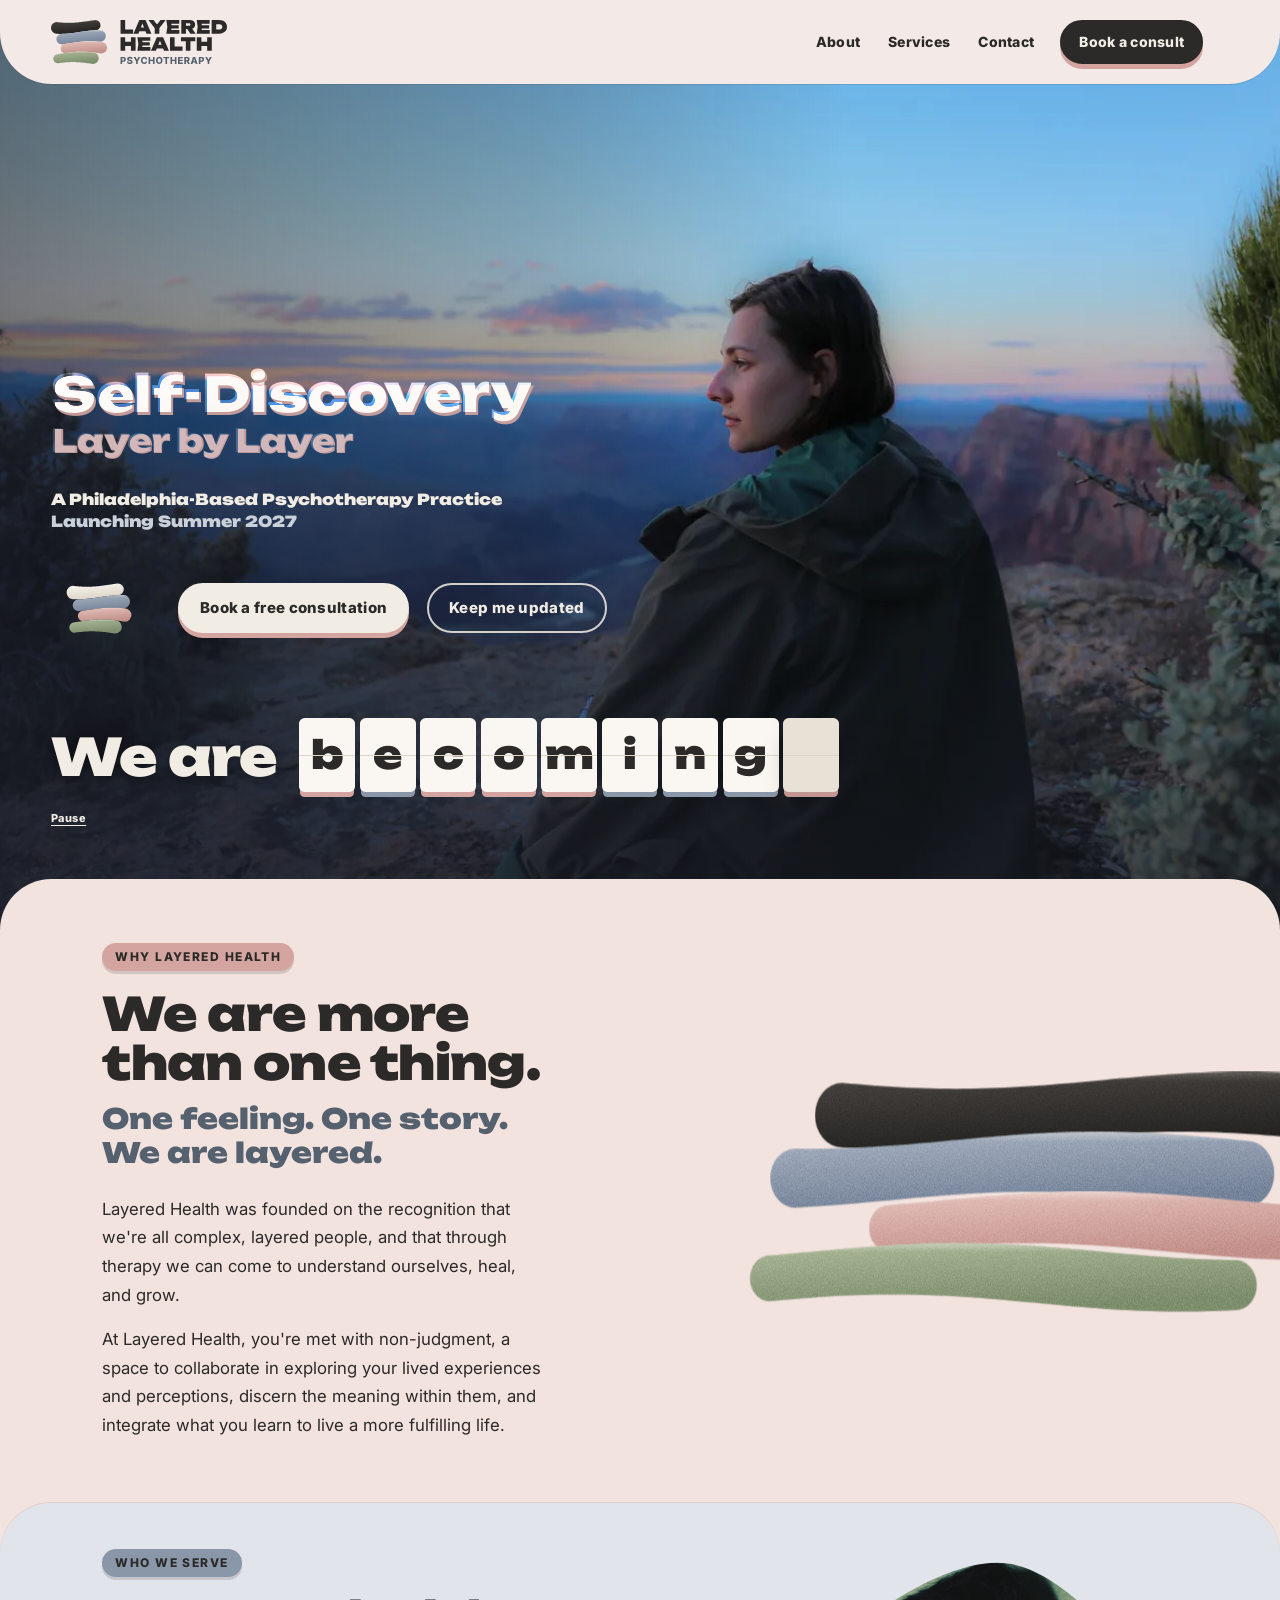
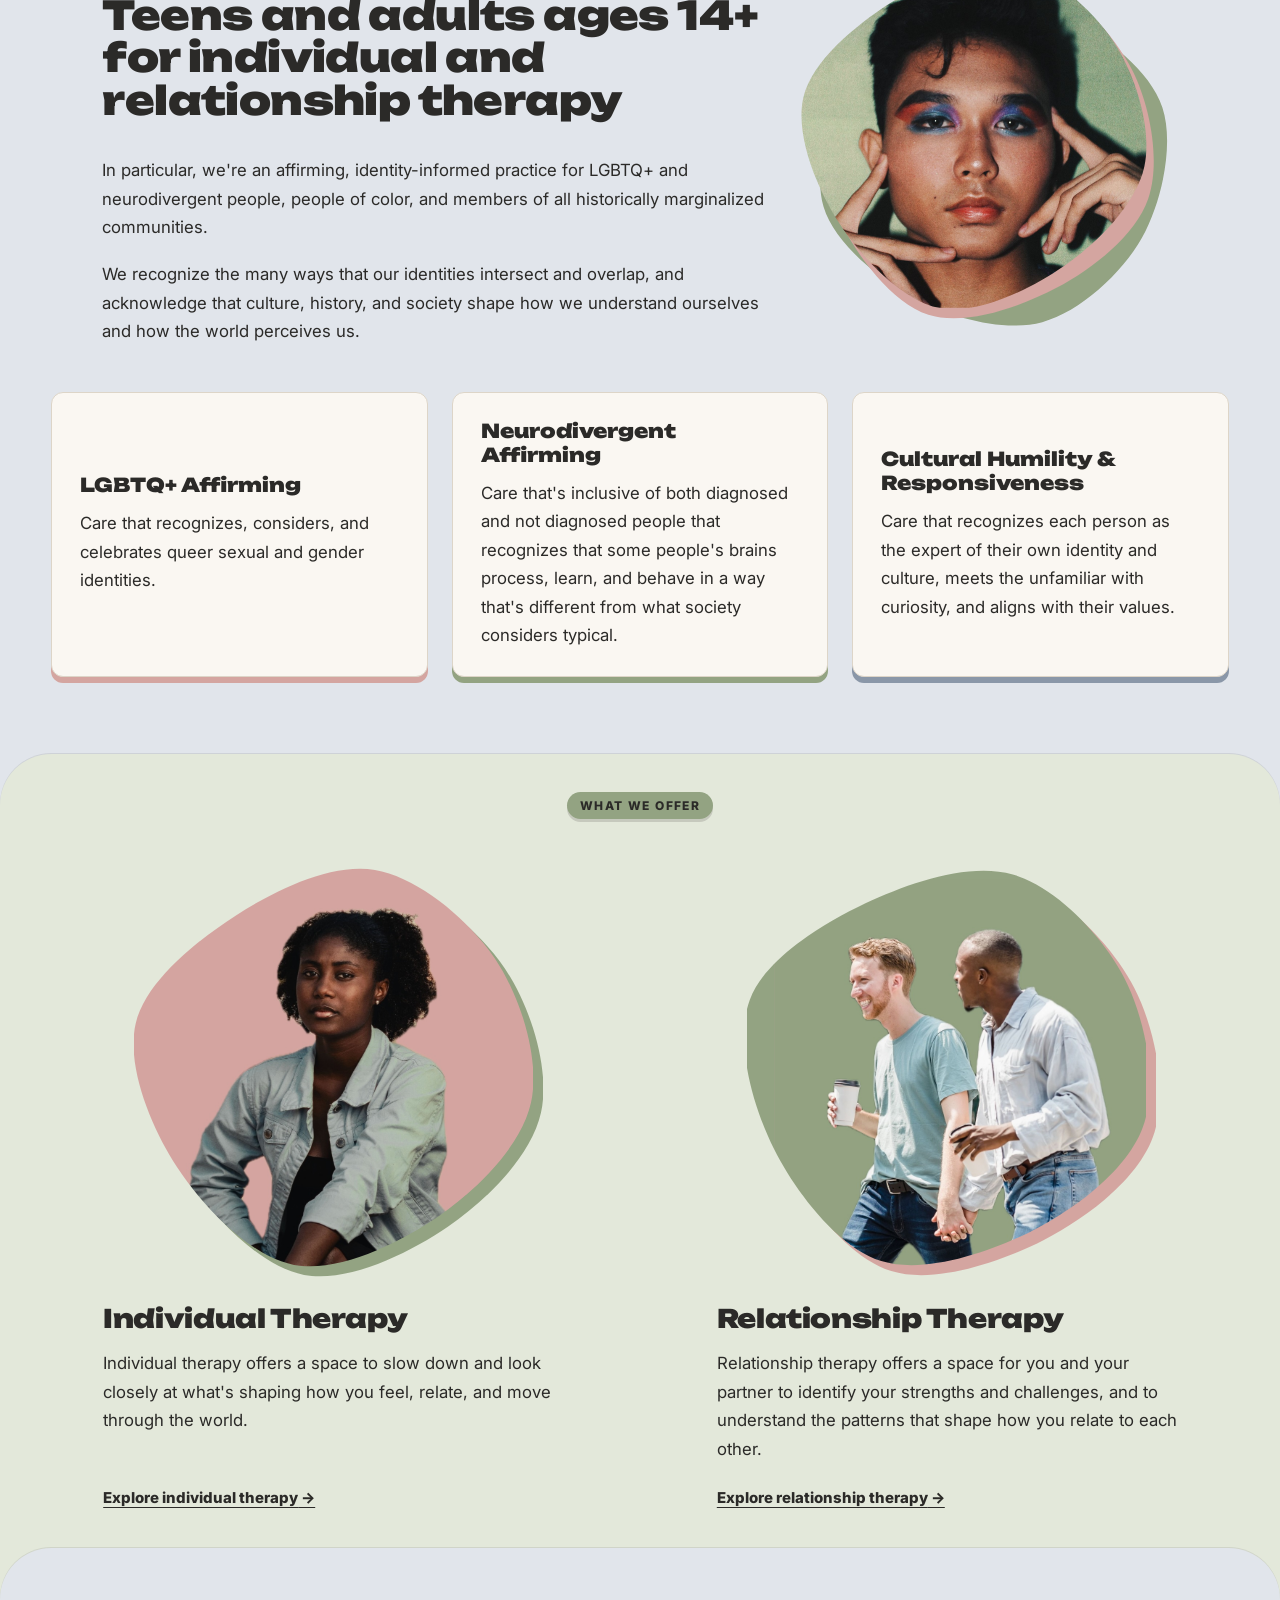
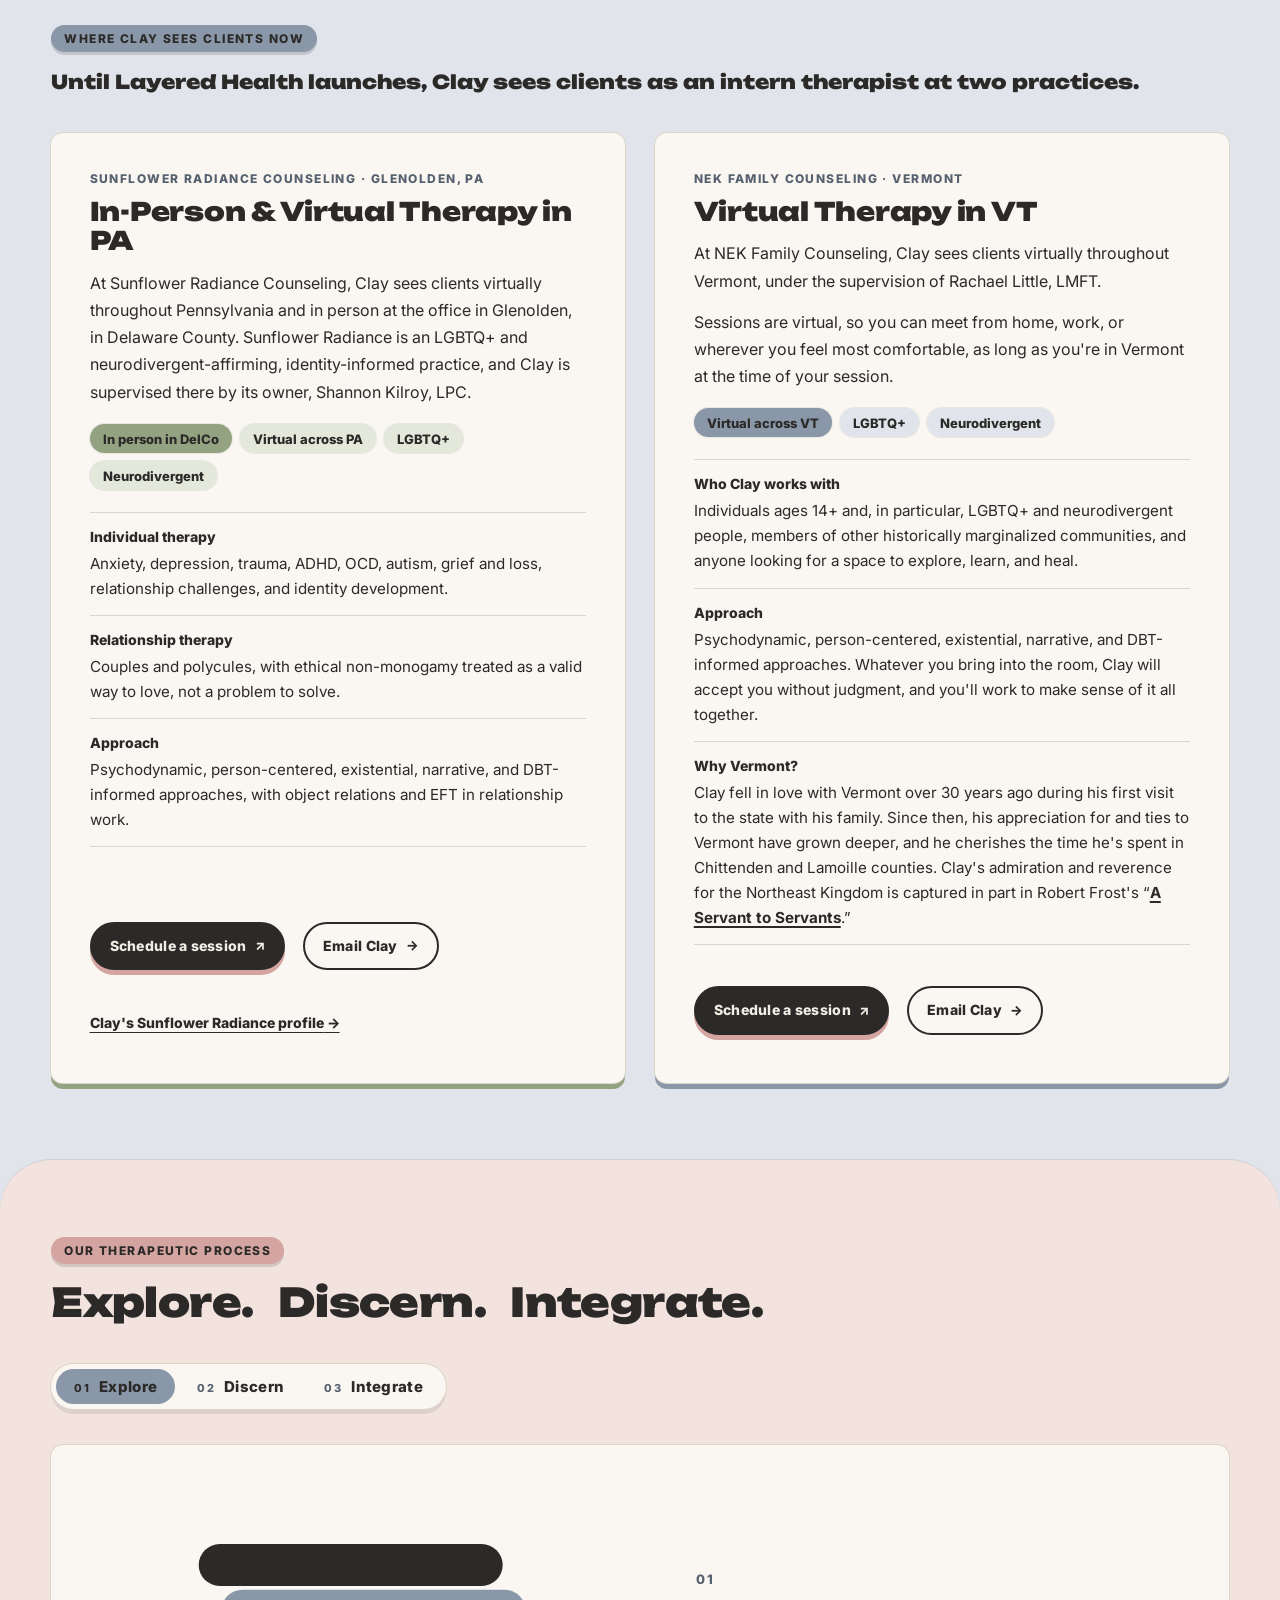
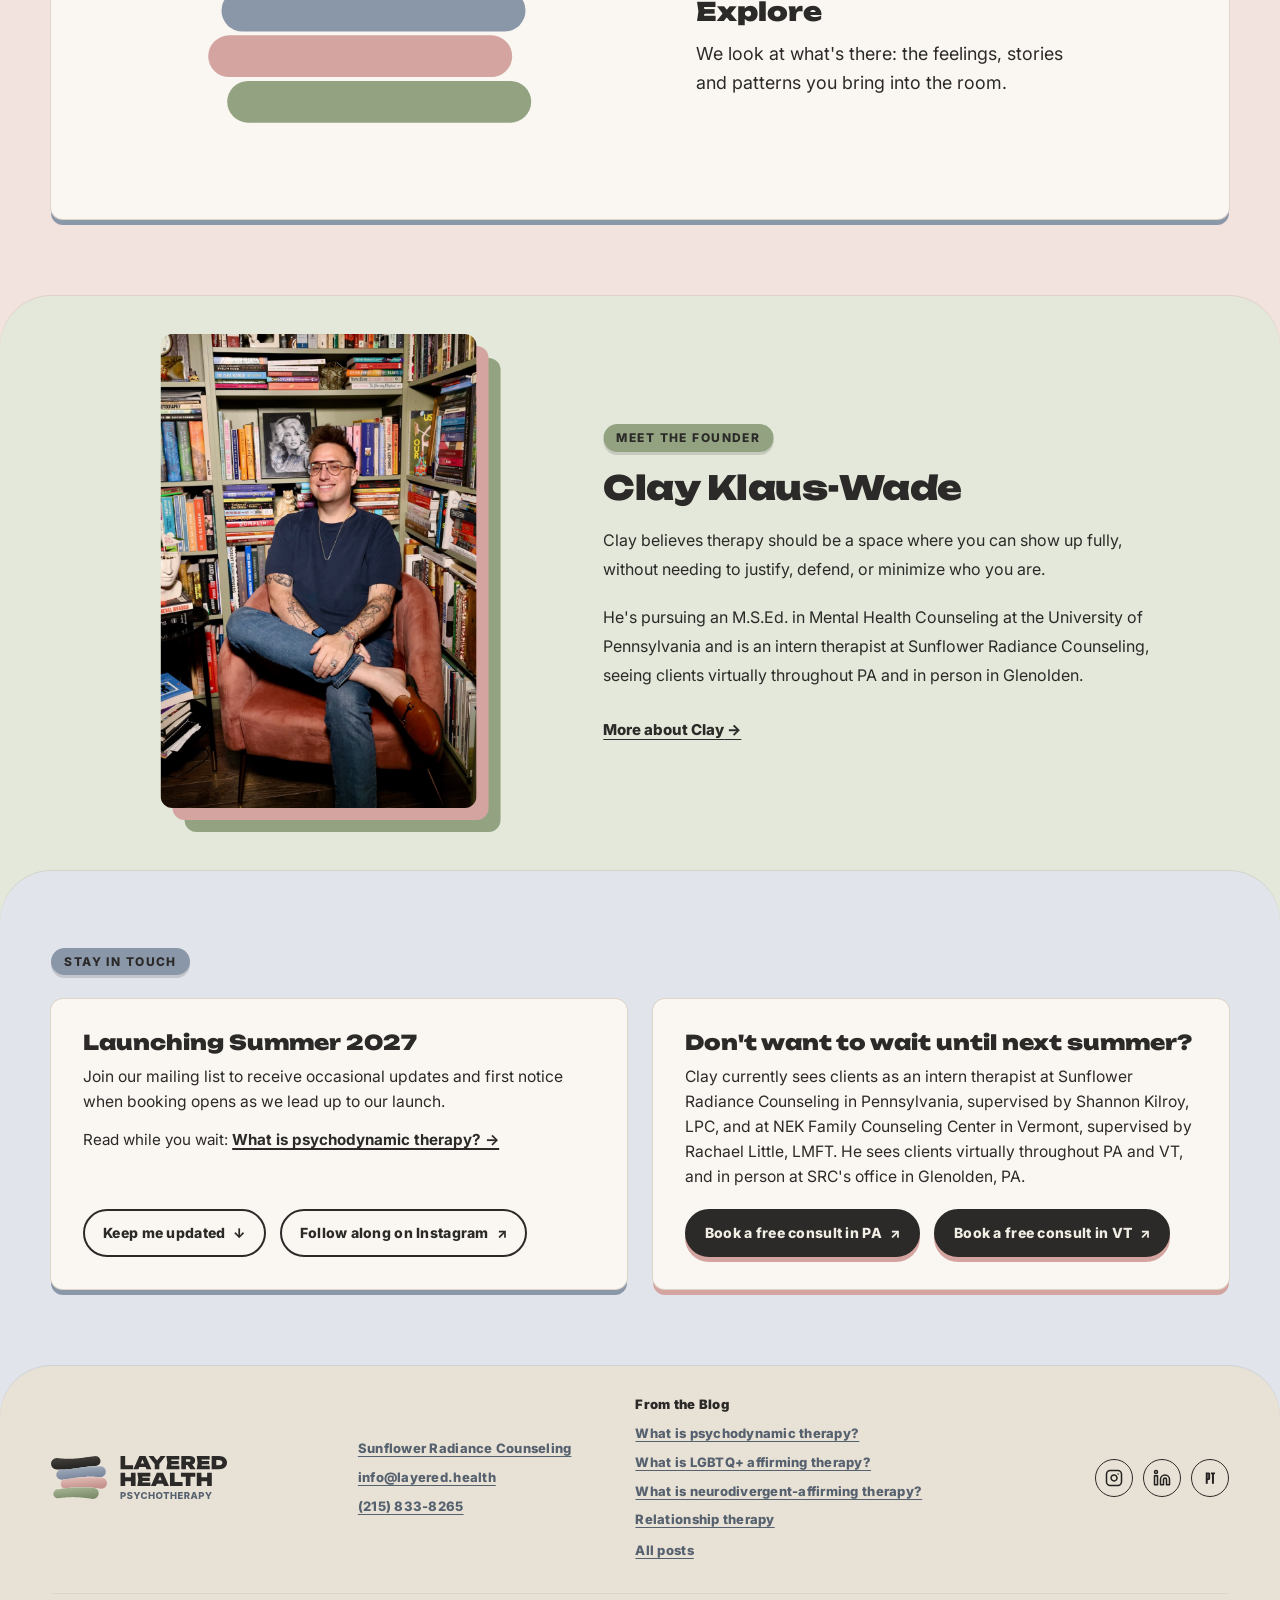
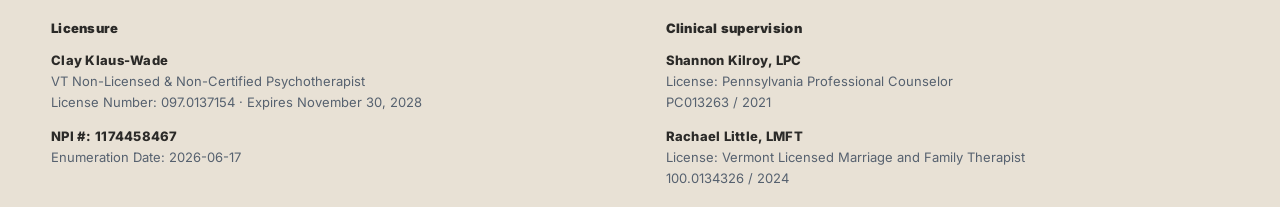
==== commit b6cd1287: "VT consult button: Proton booking page instead of the pre-written email; styles v4-17 Co-Authored-By" ====
--- a/index.html
+++ b/index.html
@@ -11,7 +11,7 @@
 <link rel="stylesheet" href="https://fonts.googleapis.com/css2?family=Inter:wght@400;800;900&family=Unbounded:wght@900&display=swap">
 <link rel="preload" as="image" href="assets/hero-canyon-1280.webp" type="image/webp" imagesrcset="assets/hero-canyon-1280.webp 1280w, assets/hero-canyon.webp 2400w" imagesizes="100vw">
 <script>document.documentElement.classList.add('js')</script>
-<link rel="stylesheet" href="styles.css?v=v4-16">
+<link rel="stylesheet" href="styles.css?v=v4-17">
 </head>
 <body>
 <header class="site-header" data-sticky>
@@ -235,7 +235,7 @@
         </div>
         <div class="next-card-actions">
           <a class="next-card-btn" href="https://www.psychologytoday.com/us/therapists/clay-klaus-wade-glenolden-pa/1806016" target="_blank" rel="noopener noreferrer">Book a free consult in PA<span class="sr-only"> (opens in a new tab)</span></a>
-          <a class="next-card-btn next-card-btn-mail" href="mailto:clay@nekfamilycounseling.org?subject=Free%20consultation%20request%3A%20virtual%20therapy%20in%20Vermont&amp;body=Hi%20Clay%2C%0A%0AI%27m%20interested%20in%20scheduling%20a%20free%20consultation%20for%20virtual%20therapy%20in%20Vermont.%20Please%20let%20me%20know%20what%20times%20you%20have%20available.%0A%0AThank%20you%2C%0A">Book a free consult in VT<span class="sr-only"> (opens an email to Clay)</span></a>
+          <a class="next-card-btn next-card-btn-out" href="https://calendar.proton.me/u/4/bookings#JqW-uXat4z48cGbfLY8wgMOOYOBAHCvkAFPTvy-cWHY=" target="_blank" rel="noopener noreferrer">Book a free consult in VT<span class="sr-only"> (opens in a new tab)</span></a>
         </div>
       </div>
     </div>
--- a/styles.css
+++ b/styles.css
@@ -2059,3 +2059,4 @@
 .next-card-btn.next-card-btn-mail::after { content: "→"; transform: none; }
 @media (max-width: 480px) { .next-card-actions .next-card-btn { white-space: normal; } }
 @media (max-width: 720px) { .hero-buttons .hero-cta { white-space: nowrap; } }
+.next-card-btn.next-card-btn-out:not(.next-card-btn-quiet)::after { content: "↗"; transform: none; }
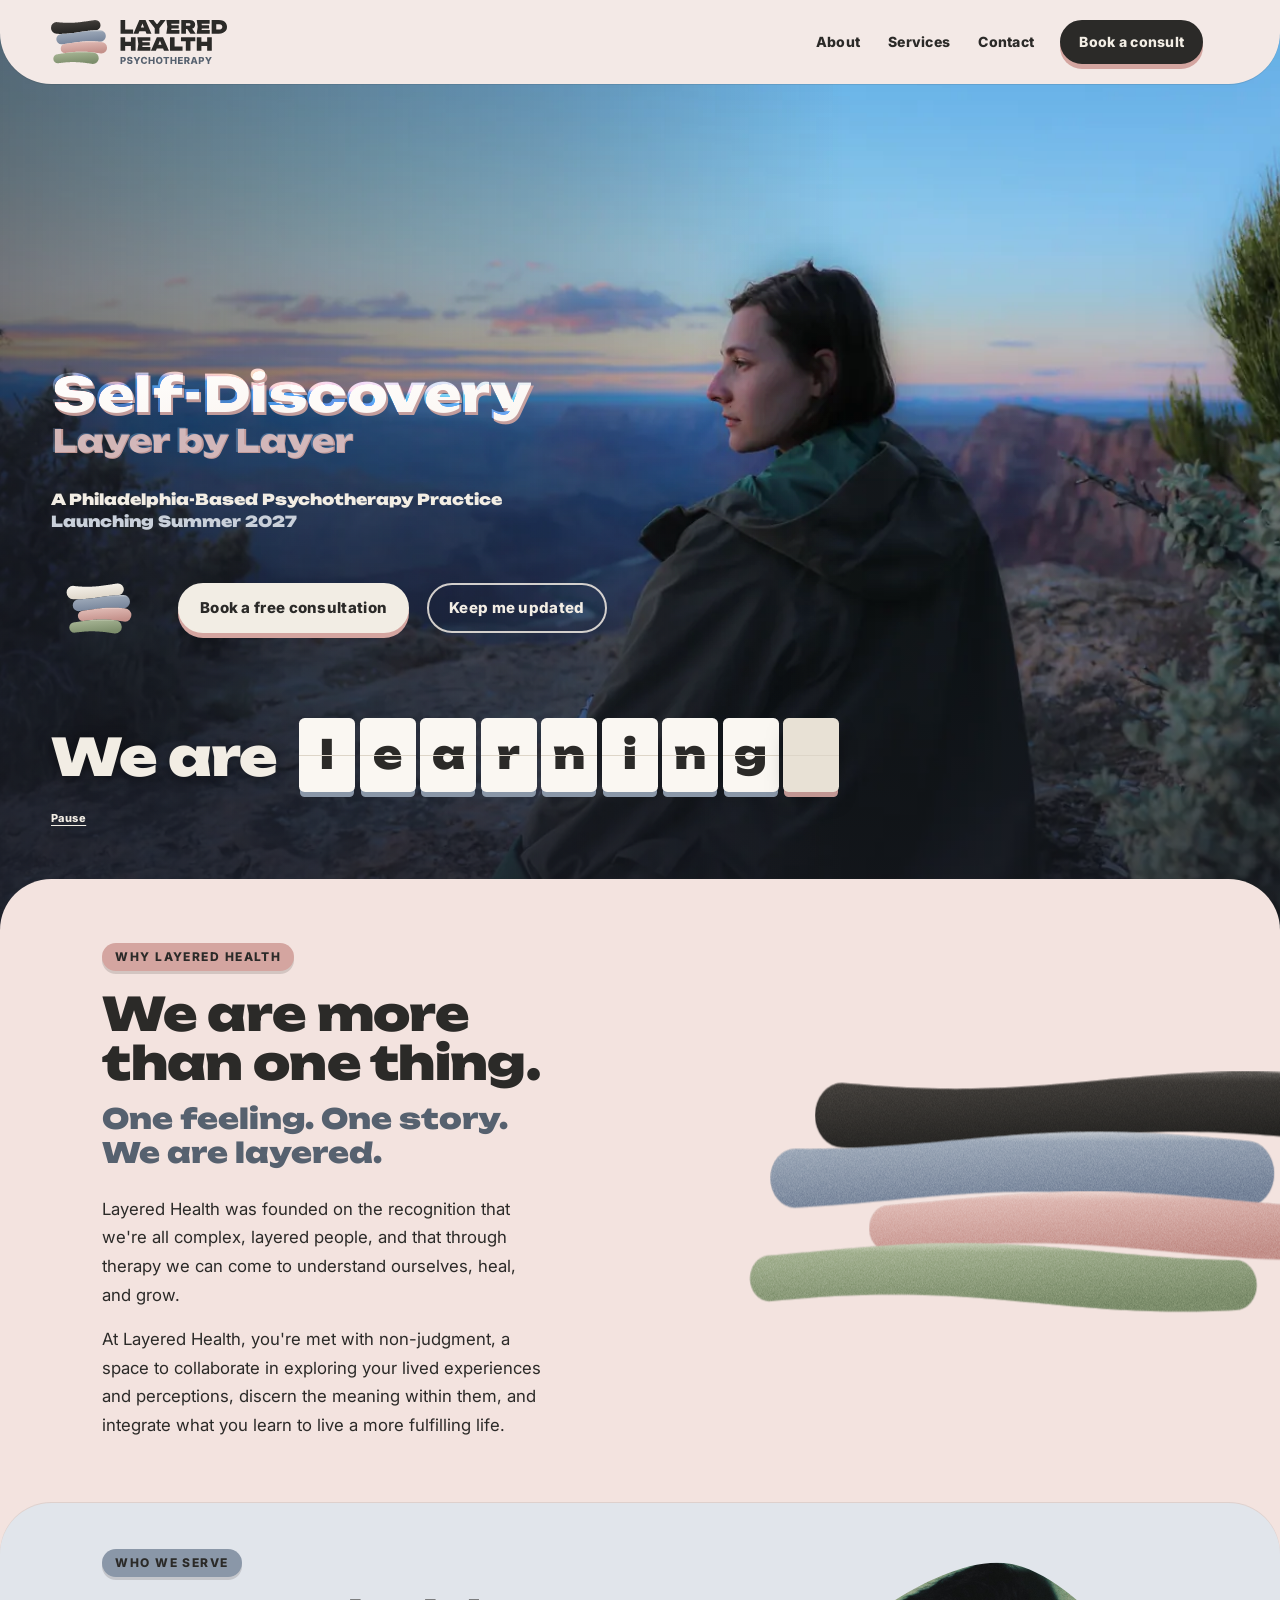
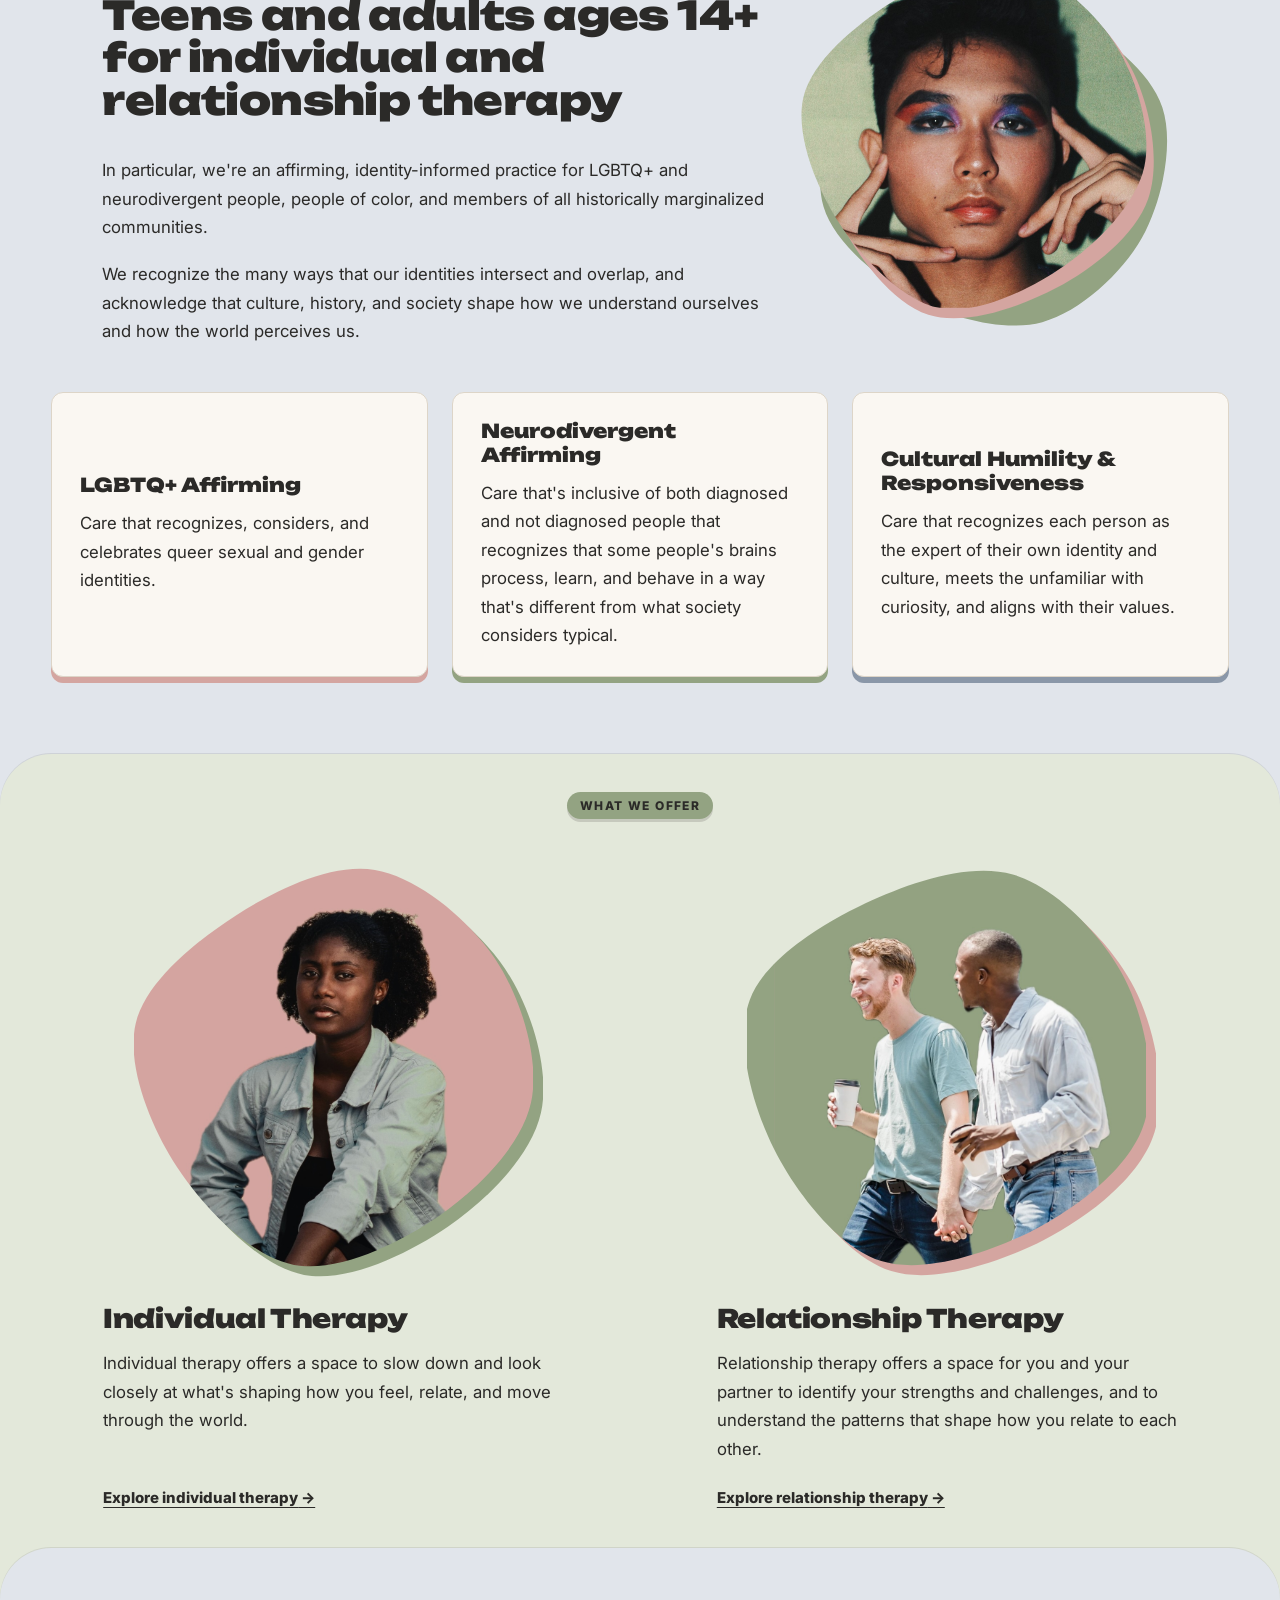
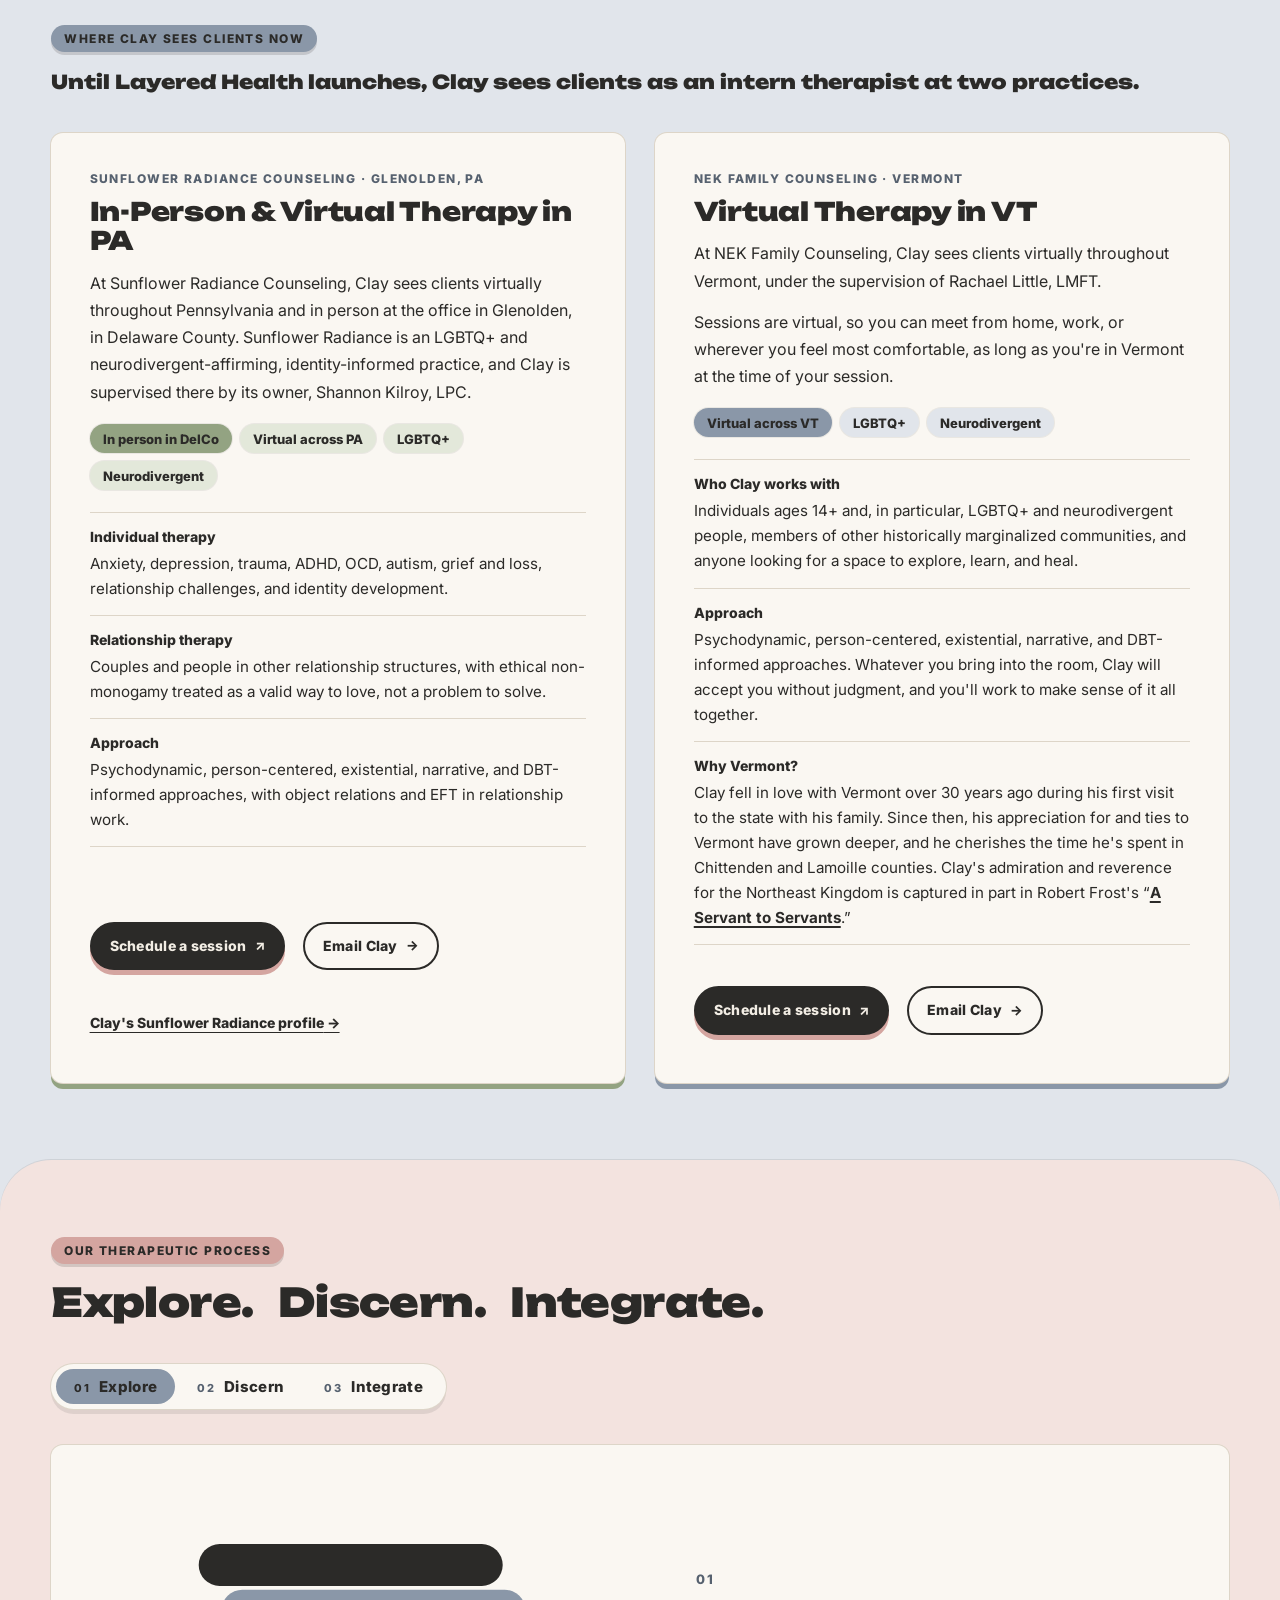
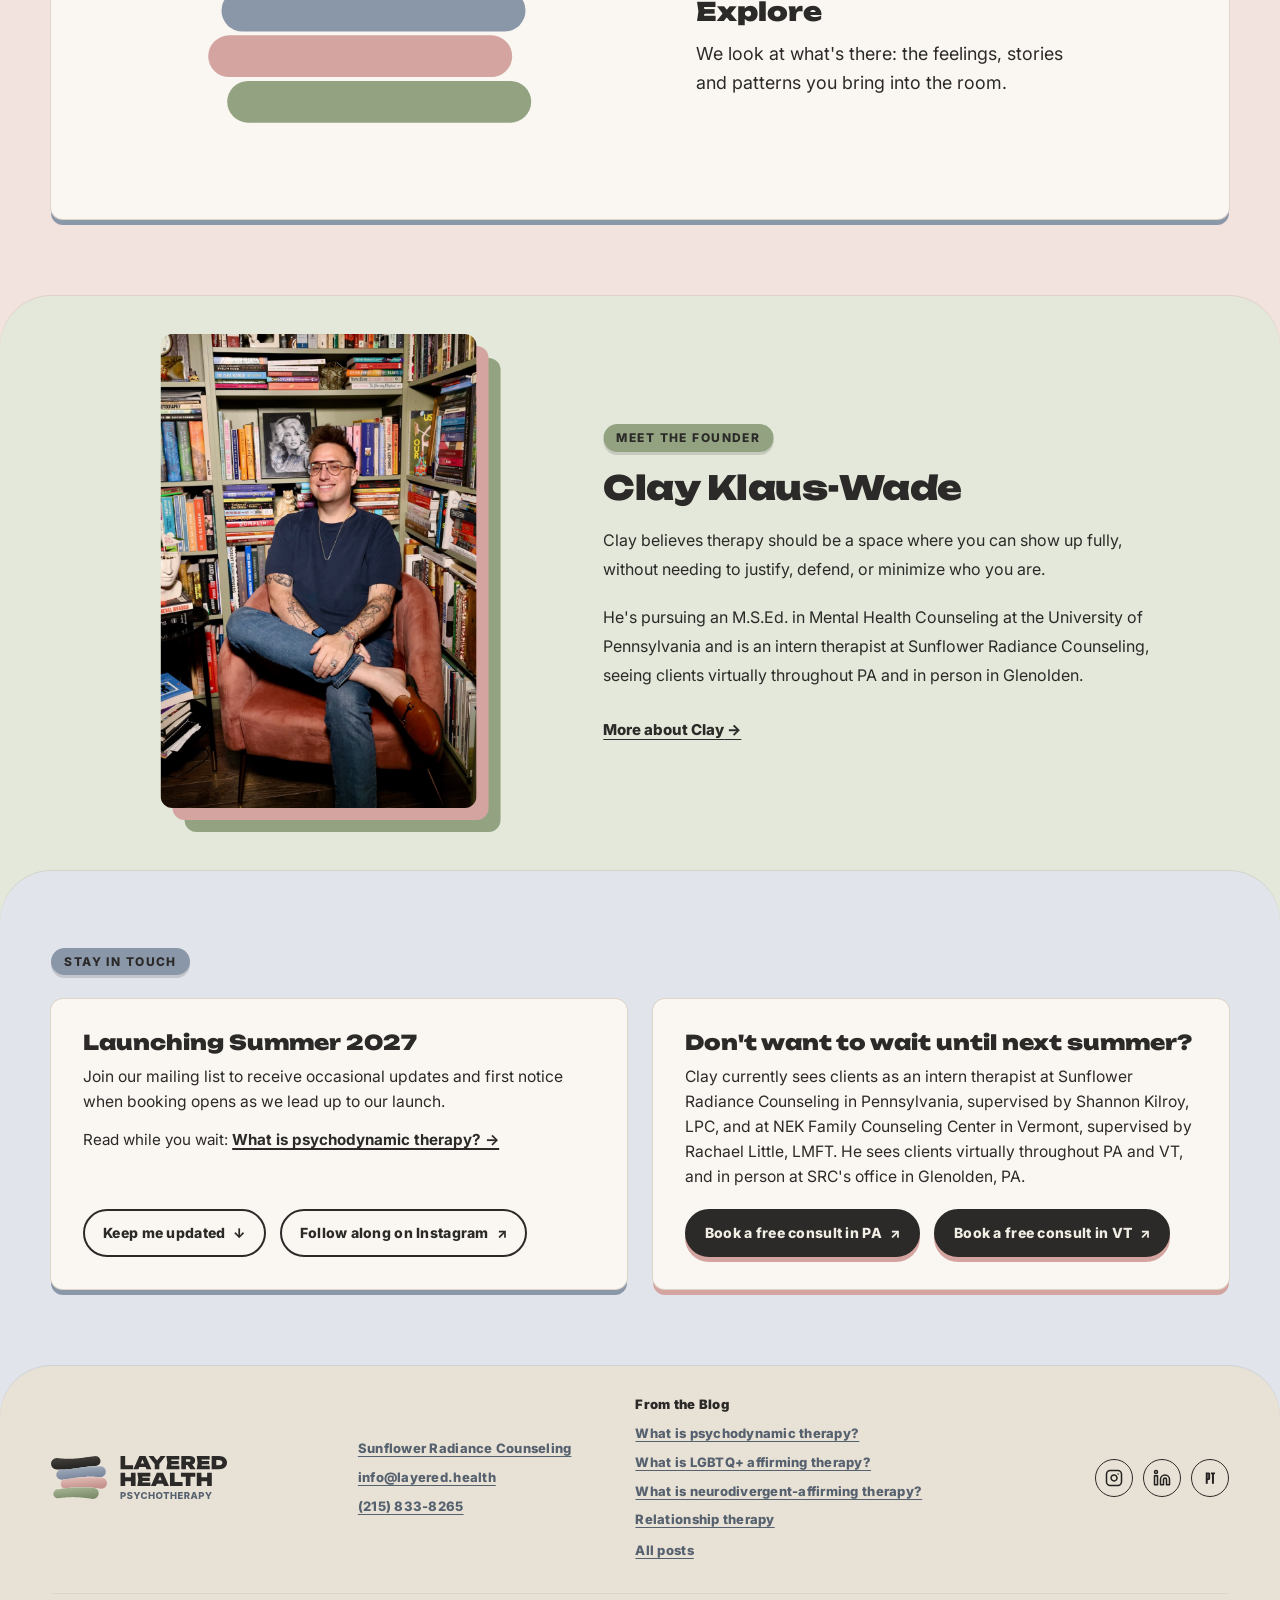
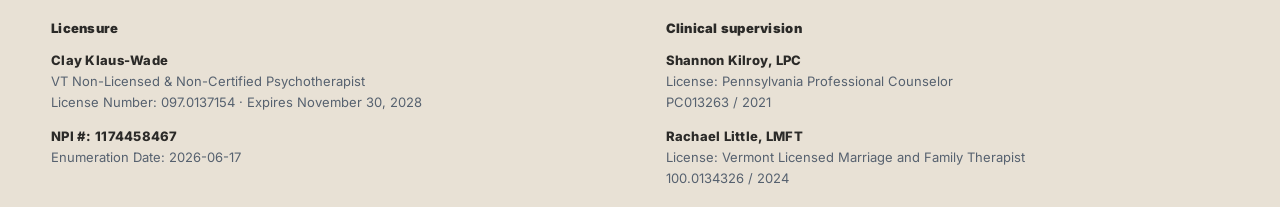
==== commit e2dfd5ab: "Relationship therapy: people in other relationship structures Co-Authored-By: Claude Opus 5.5 <norep" ====
--- a/index.html
+++ b/index.html
@@ -128,7 +128,7 @@
           </ul>
           <dl class="loc-details">
             <div><dt>Individual therapy</dt><dd>Anxiety, depression, trauma, ADHD, OCD, autism, grief and loss, relationship challenges, and identity development.</dd></div>
-            <div><dt>Relationship therapy</dt><dd>Couples and polycules, with ethical non-monogamy treated as a valid way to love, not a problem to solve.</dd></div>
+            <div><dt>Relationship therapy</dt><dd>Couples and people in other relationship structures, with ethical non-monogamy treated as a valid way to love, not a problem to solve.</dd></div>
             <div><dt>Approach</dt><dd>Psychodynamic, person-centered, existential, narrative, and DBT-informed approaches, with object relations and EFT in relationship work.</dd></div>
           </dl>
           <div class="loc-actions">
